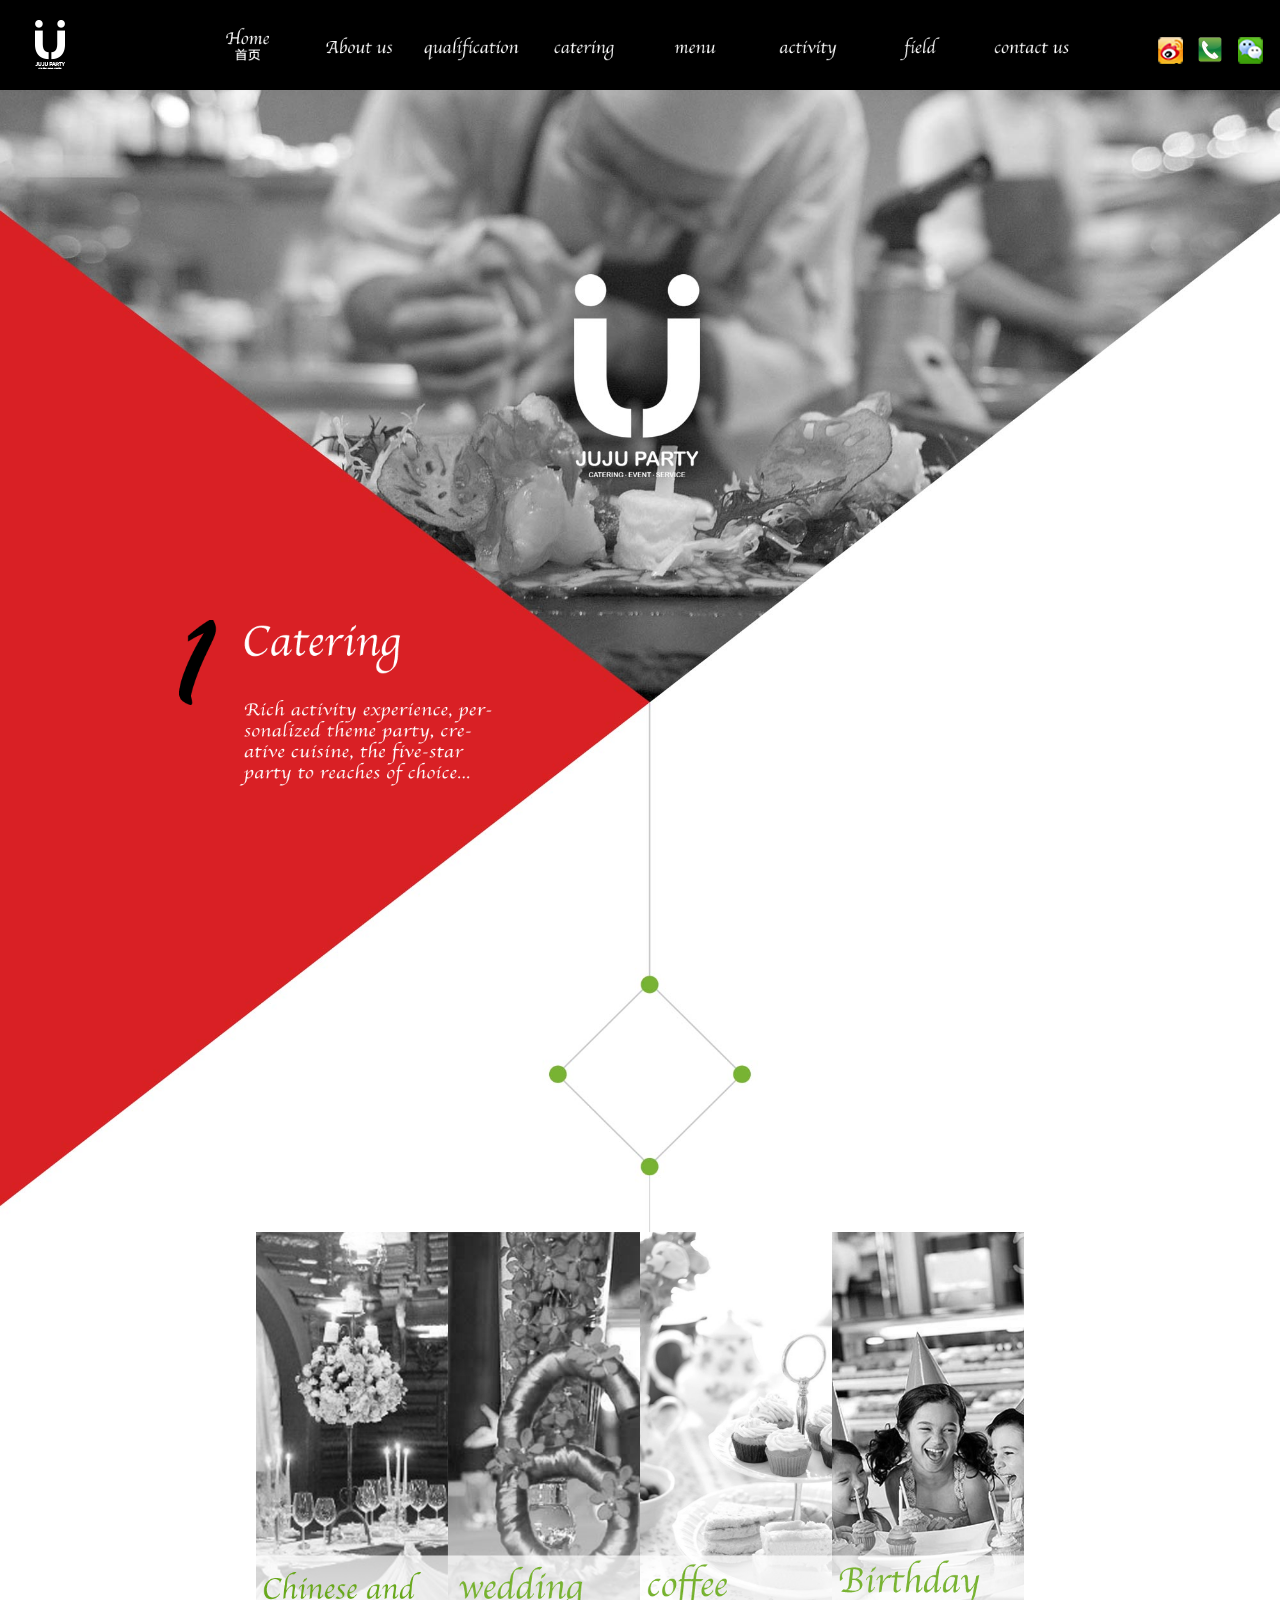
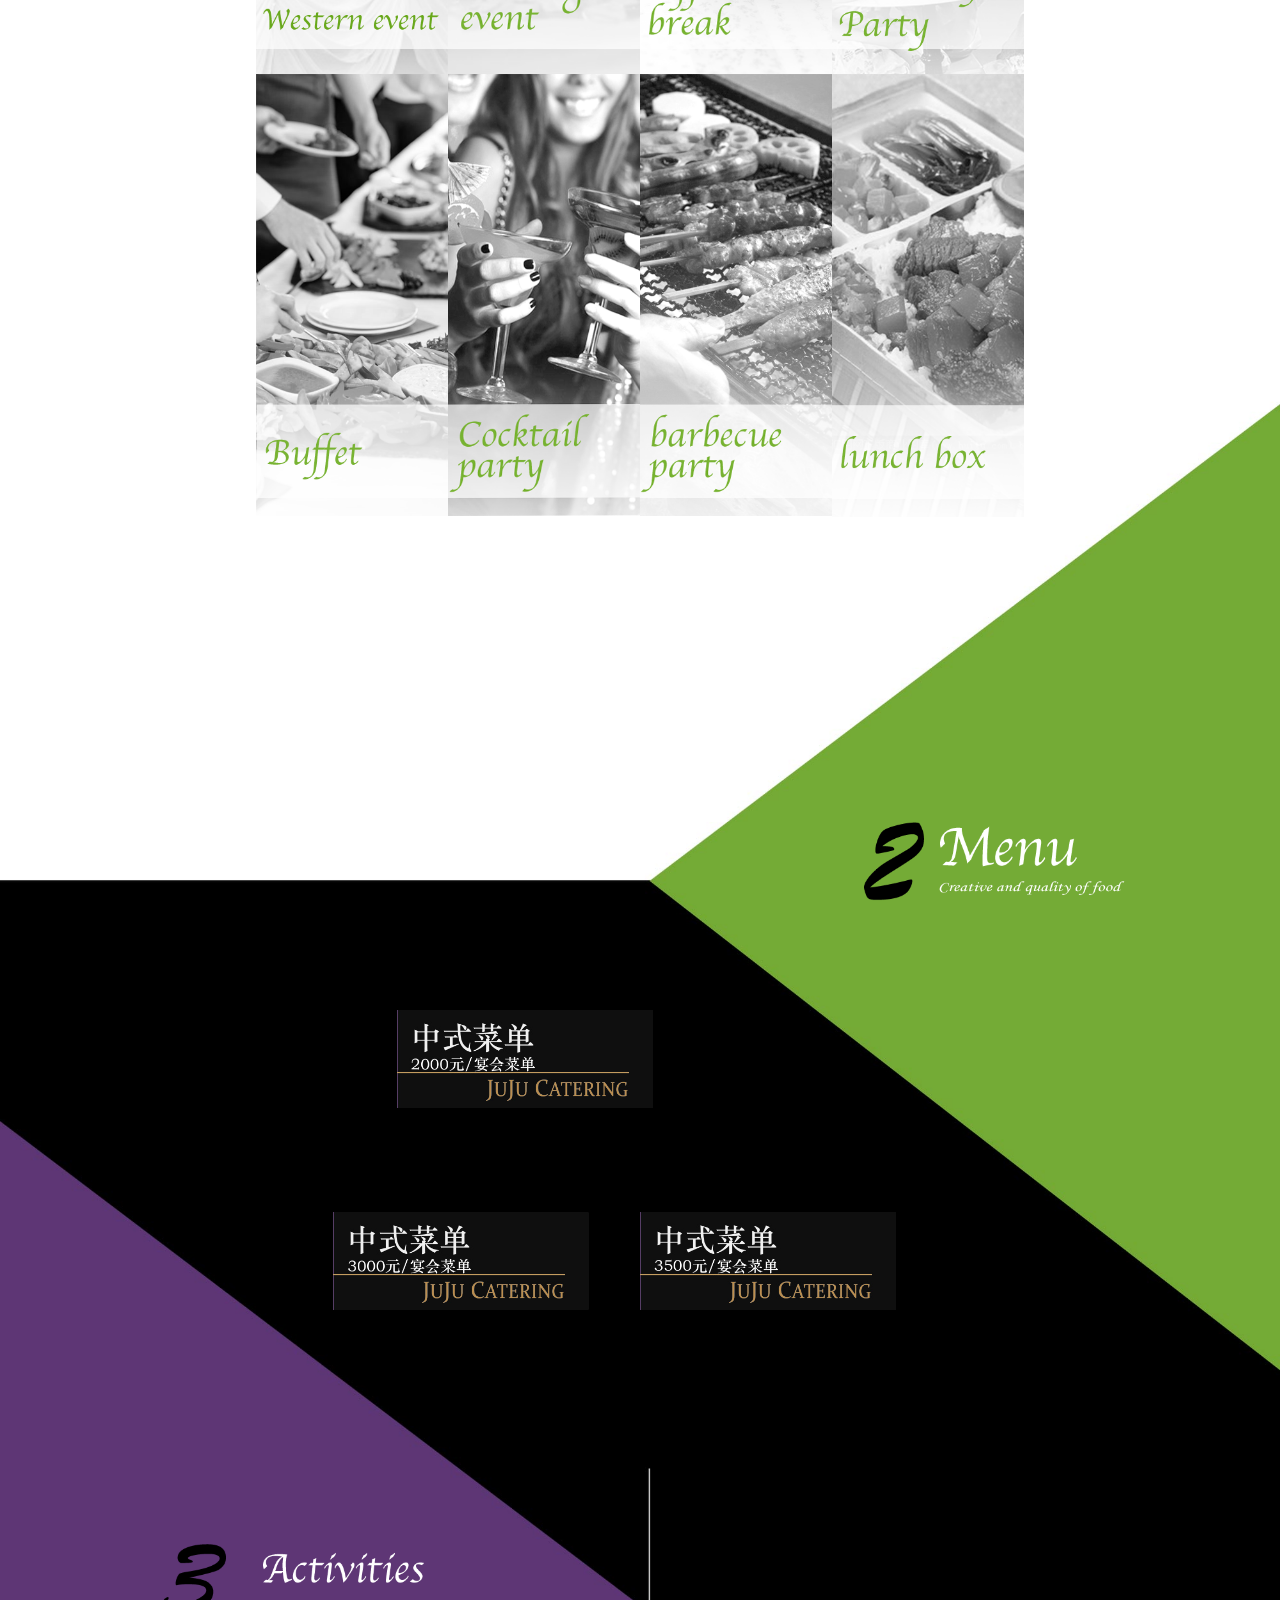
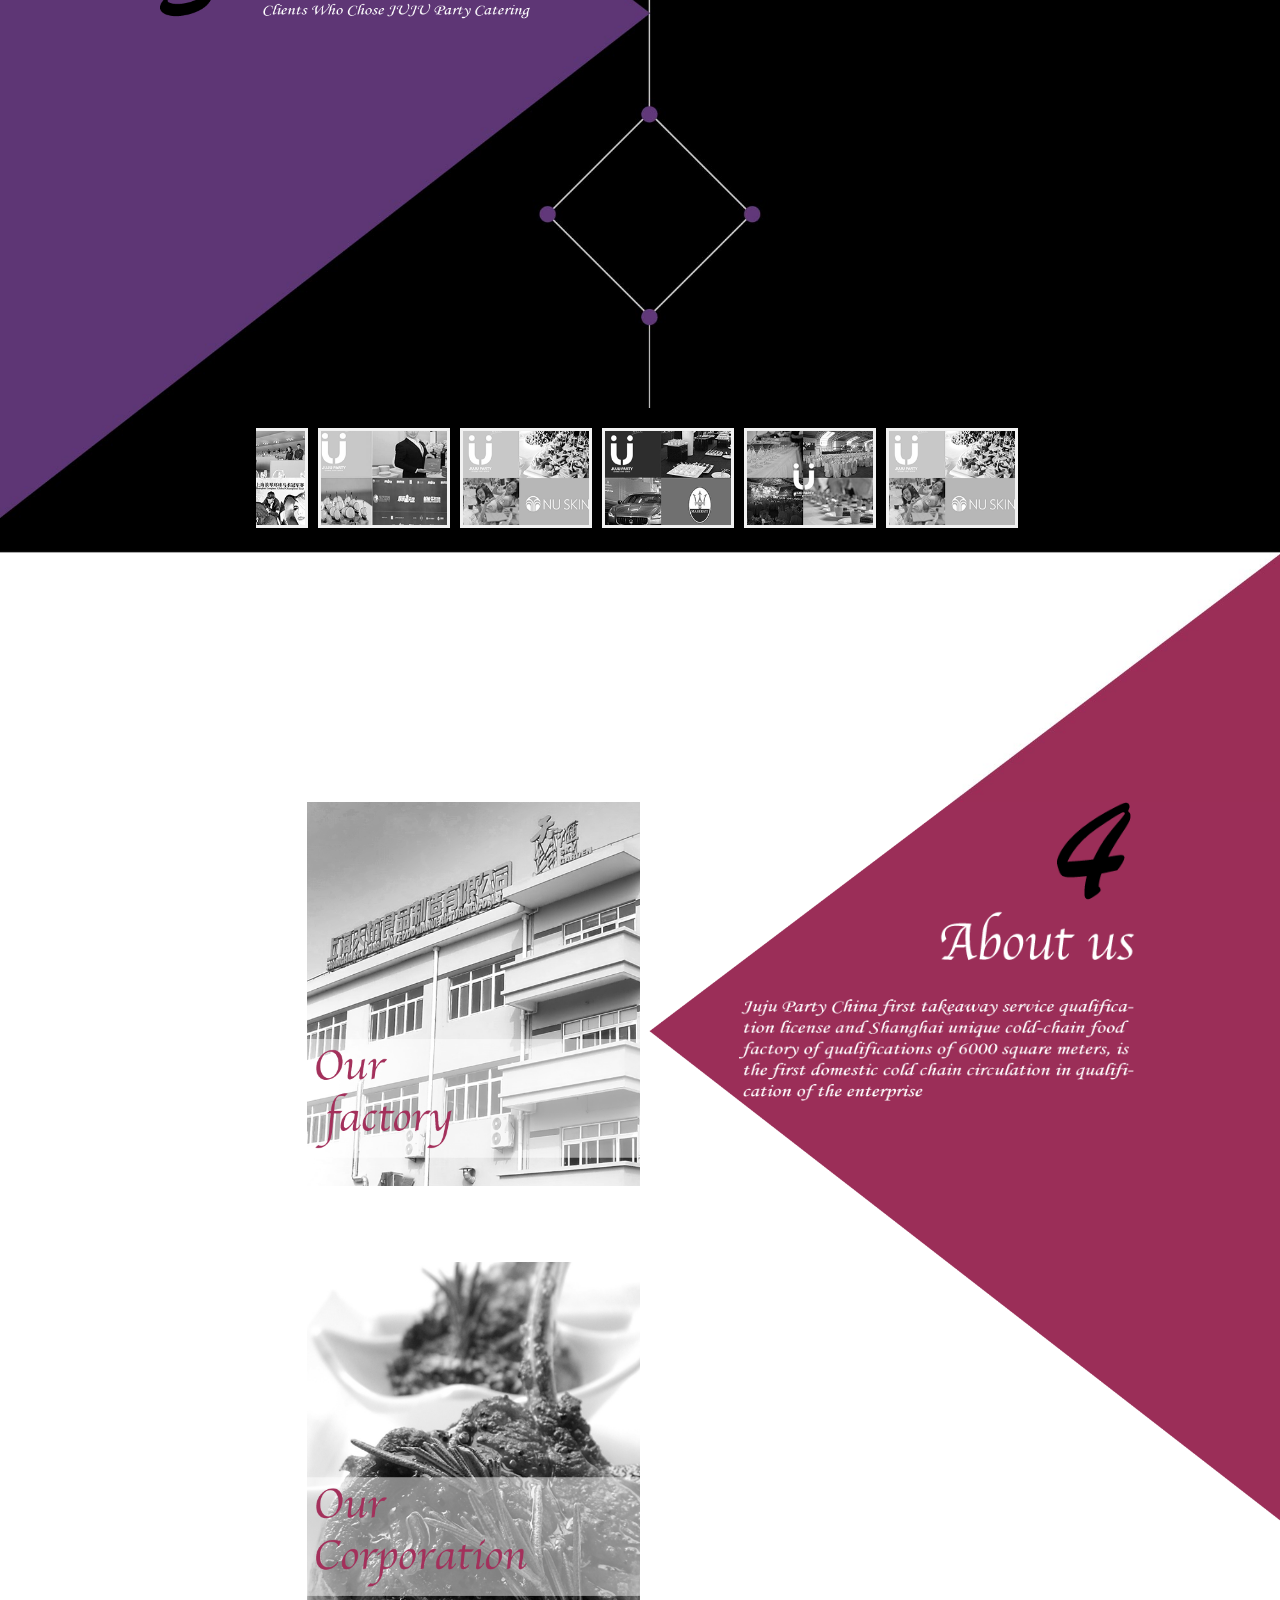
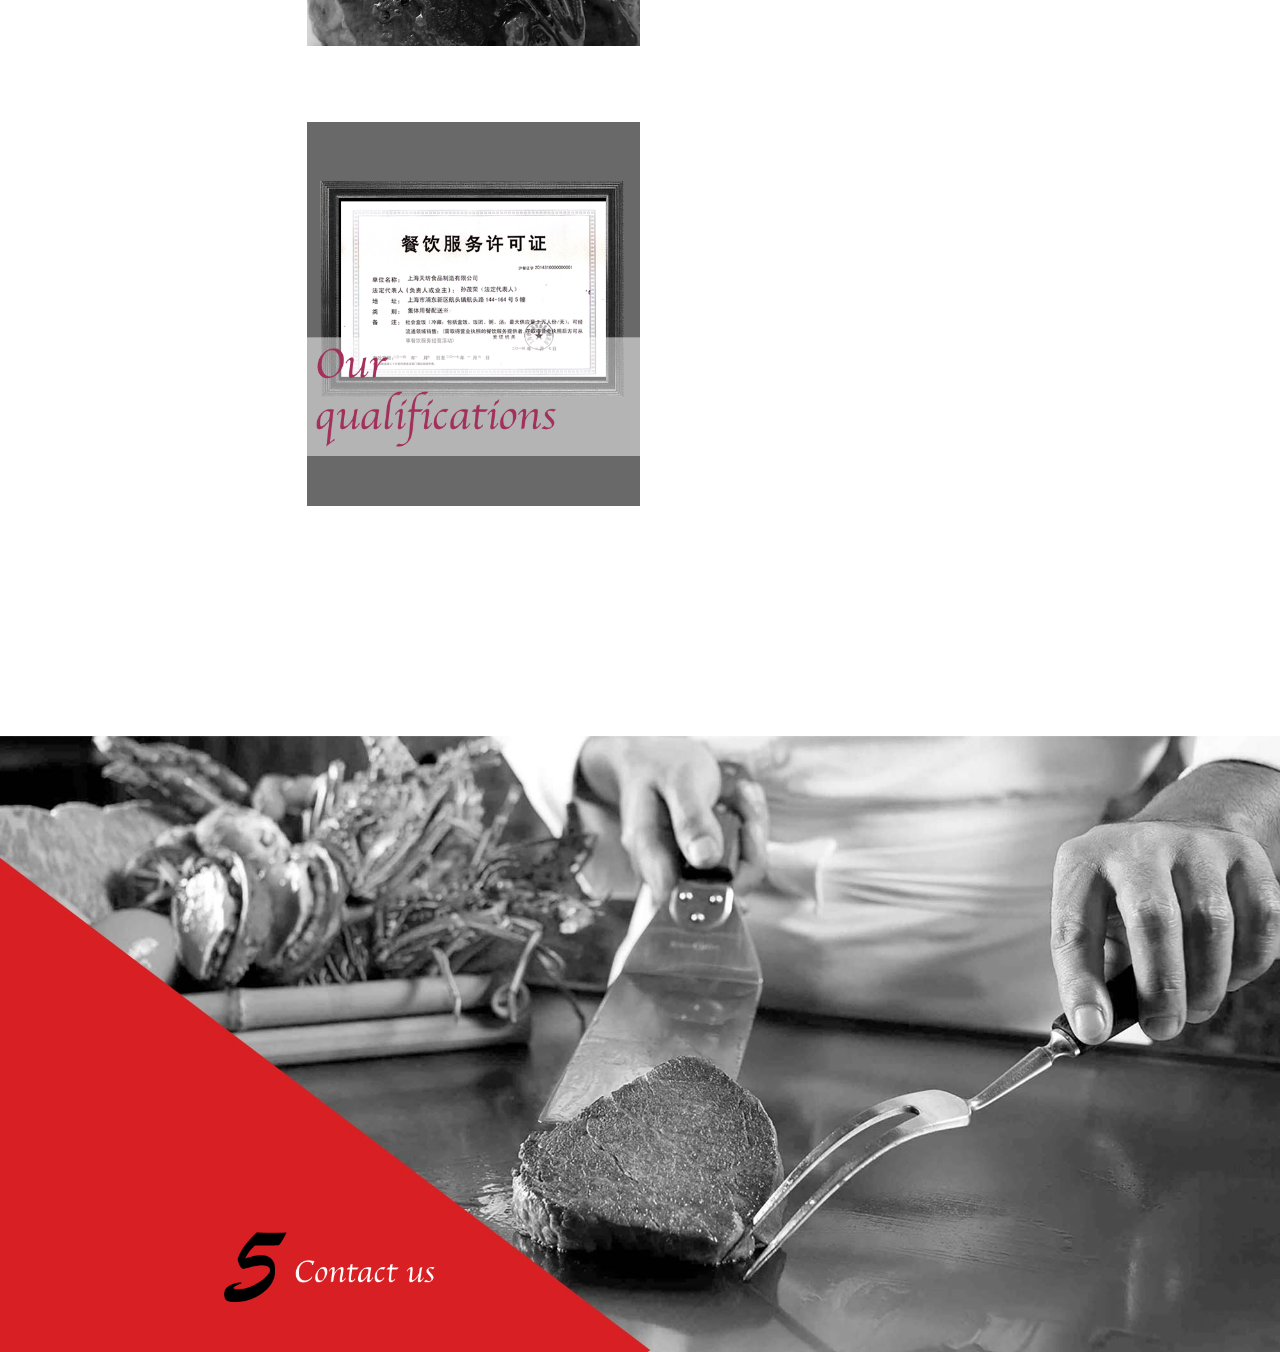
==== html/index.html @ 9fc6bd83 "导航栏三种状态 Signed-off-by: openks <openks@foxmail.com>" ====
<!DOCTYPE html>
<html>

	<head>
		<meta charset="UTF-8">
		<title>party首页</title>
		<link rel="stylesheet" type="text/css" href="css/index.css" />
		<script src="//libs.baidu.com/jquery/2.0.0/jquery.min.js"></script>

	</head>

	<body>
		<div class="hd">
			<img class="logo" src="img/logo.png" />
			<ul class="hd-item">
				<li class="home">
					<a class="home-a cur" href="index.html"></a>
				</li>
				<li class="aboutus">
					<a class="aboutus-a" href="about.html"></a>
				</li>
				<li class="qual">
					<a class="qual-a" href="company.html"></a>
				</li>
				<li class="catering">
					<a class="catering-a" href="party.html"></a>
				</li>
				<li class="menu"><a class="menu-a" href=""></a></li>
				<li class="activity"><a class="activity-a"   href=""></a></li>
				<li class="field"><a class="field-a" href=""></a></li>
				<li class="contanct"><a class="contanct-a" href=""></a></li>
			</ul>
			<ul class="hd-share">
				<li class="weibo share"><a href="###"></a></li>
				<li class="tel share"><a href="###"></a></li>
				<li class="weixin share"><a href="###"></a></li>
			</ul>
		</div>
		<div class="bg bg1">
			<img src="img/indexbg1.jpg" alt="" />
		</div>
		<div class="bg bg2">
			<img src="img/indexbg2.jpg" alt="" />
			<a class="ft ft1" href="###"><img src="img/i-f-01.png" /></a>
			<ul class="eat-type-hd">
				<li><img src="img/type01.png" alt="" /></li>
				<li><img src="img/type02.png" alt="" /></li>
				<li><img src="img/type03.png" alt="" /></li>
				<li><img src="img/type04.png" alt="" /></li>
				<li><img src="img/type05.png" alt="" /></li>
				<li><img src="img/type06.png" alt="" /></li>
				<li><img src="img/type07.png" alt="" /></li>
				<li><img src="img/type08.png" alt="" /></li>
			</ul>
		</div>
		<div class="bg bg3">
			<img src="img/indexbg3.jpg" alt="" />
			<a class="ft ft2" href="###"><img src="img/i-f-02.png" /></a>
			<!--<span class="p1 pri"><img src="img/26880.png"/></span>
			<span class="p2 pri"><img src="img/32880.png"/></span>
			<span class="p3 pri"><img src="img/39880.png"/></span>
			<span class="p4 pri"><img src="img/46880.png"/></span>
			<span class="p5 pri"><img src="img/59880.png"/></span>-->
			<span class="p6 pri"><img src="img/2000-0.png"/></span>
			<span class="p7 pri"><img src="img/3000-0.png"/></span>
			<span class="p8 pri"><img src="img/3500-0.png"/></span>
		</div>
		<div class="bg bg4">
			<img src="img/indexbg4.jpg" alt="" />
			<a class="ft ft3" href="###"><img src="img/i-f-03.png" /></a>
			<div id="ma-wrapper">
				<div id="indemo">
					<div id="demo1">
						<a href="#"><img src="img/S3-01.png" border="0" /></a>
						<a href="#"><img src="img/S3-02.png" border="0" /></a>
						<a href="#"><img src="img/S3-03.png" border="0" /></a>
						<a href="#"><img src="img/S3-04.png" border="0" /></a>
						<a href="#"><img src="img/S3-05.png" border="0" /></a>
						<a href="#"><img src="img/S3-03.png" border="0" /></a>
						<a href="#"><img src="img/S3-04.png" border="0" /></a>
						<a href="#"><img src="img/S3-05.png" border="0" /></a>
					</div>
					<div id="demo2"></div>
				</div>
			</div>
		</div>
		<div class="bg bg5">
			<img src="img/indexbg5.jpg" alt="" />
			<a class="ft ft4" href="###"><img src="img/i-f-04.png" /></a>
			<span class="s4-bd a"><img src="img/S403.png"/></span>
			<span class="s4-bd b"><img src="img/S402.png"/></span>
			<span class="s4-bd c"><img src="img/S401.png"/></span>
		</div>
		
		<div class="bg">
			<img src="img/indexbg6.jpg" alt="" />
			<a class="ft ft5" href="###"><img src="img/i-f-05.png" /></a>
		</div>

		<script><!--
				var speed = 10; //数字越大速度越慢
				var tab = document.getElementById("ma-wrapper");
				var tab1 = document.getElementById("demo1");
				var tab2 = document.getElementById("demo2");
				tab2.innerHTML = tab1.innerHTML;
				
				function Marquee() {
//					console.log("tab2.offsetWidth:"+tab2.offsetWidth+"\ntab.scrollLeft:"+tab.scrollLeft+"\ntab1.offsetWidth:"+tab1.offsetWidth)
//					if (tab2.offsetWidth - tab.scrollLeft <= 0) {
					if (tab.scrollLeft-tab1.offsetWidth >= 0) {
						console.warn("Hello,"+tab2.offsetWidth);
						tab.scrollLeft -= tab1.offsetWidth
					} else {
						tab.scrollLeft++;
					}
				}
				var MyMar = setInterval(Marquee, speed);
				tab.onmouseover = function(e) {
					clearInterval(MyMar);
					if (e.target.src !== undefined) {
						e.target.setAttribute("src", e.target.src.replace("-0", "-1"));
					}
				
				};
				tab.onmouseout = function(e) {
					if (e.target.src !== undefined) {
						e.target.setAttribute("src", e.target.src.replace("-1", "-0"));
					}
				
					MyMar = setInterval(Marquee, speed)
				};
--></script>
		<script src="js/index.js" type="text/javascript" charset="utf-8"></script>
	</body>

</html>
---- html/css/index.css ----
body {
	margin: 0;
	line-height: 0;
}

.bg {
	width: 100%;
	overflow: hidden;
	position: relative;
}

.bg>img {
	width: 100%;
	height: auto;
}

a.ft {
	position: absolute;
}

a.ft img {
	width: 100%;
	border: 0;
}

a.ft.ft1 {
	top: 0;
	left: 13.8%;
	width: 29%;
}

a.ft.ft2 {
	top: 0;
	left: 67.5%;
	width: 20.5%;
}

a.ft.ft3 {
	top: 0;
	left: 12.5%;
	width: 29%;
}

a.ft.ft4 {
	top: 0%;
	left: 57.7%;
	width: 31%;
}

a.ft.ft5 {
	left: 17.5%;
	bottom: 8%;
	width: 18%;
}

.hd {
	position: absolute;
	top: 0;
	width: 100%;
	z-index: 1;
	height: 90px;
	background-color: #000;
}

img.logo {
	position: absolute;
	top: 20px;
	line-height: 90px;
	float: left;
}

ul.hd-item {
	float: right;
	display: inline-block;
	list-style: none;
	margin-right: 15%;
	margin-top: 0;
	width: 70%;
}

ul.hd-item li {
	float: left;
	width: 12.5%;
	text-align: center;
	cursor: pointer;
}

ul.hd-item a {
	display: inline-block;
	width: 100%;
	height: 90px;
	background-repeat: no-repeat;
	background-position: center;
	background-size: contain;
	font-size: 24px;
	line-height: 102px;
	color: #b1b1b1;
	text-decoration: none;
	/* transition: all 0.3s ease-in 0s; */
}

.home-a {
	background-image: url(../img/nav08.png);
}
.home-a.cur {
	background-image: url(../img/nav28.png);
}
.home-a:hover {
	background-image: url(../img/nav18.png);
}

.aboutus-a {
	background-image: url(../img/nav01.png);
}
.aboutus-a.cur {
	background-image: url(../img/nav21.png);
}
.aboutus-a:hover {
	background-image: url(../img/nav11.png);
}


.qual-a {
	background-image: url(../img/nav02.png);
}
.qual-a.cur {
	background-image: url(../img/nav22.png);
}
.qual-a:hover {
	background-image: url(../img/nav12.png);
}


.catering-a {
	background-image: url(../img/nav03.png);
}
.catering-a.cur {
	background-image: url(../img/nav23.png);
}
.catering-a:hover {
	background-image: url(../img/nav13.png);
}

.menu-a {
	background-image: url(../img/nav04.png);
}
.menu-a.cur {
	background-image: url(../img/nav24.png);
}
.menu-a:hover {
	background-image: url(../img/nav14.png);
}


.activity-a {
	background-image: url(../img/nav05.png);
}
.activity-a.cur {
	background-image: url(../img/nav25.png);
}
.activity-a:hover {
	background-image: url(../img/nav15.png);
}


.field-a {
	background-image: url(../img/nav06.png);
}
.field-a.cur {
	background-image: url(../img/nav26.png);
}
.field-a:hover {
	background-image: url(../img/nav16.png);
}


.contanct-a {
	background-image: url(../img/nav07.png);
}
.contanct-a.cur {
	background-image: url(../img/nav27.png);
}
.contanct-a:hover {
	background-image: url(../img/nav17.png);
}


ul.eat-type-hd li {
	display: inline-block;
	float: left;
	margin: 0;
	padding: 0;
	width: 25%;
	cursor: pointer;
}

ul.eat-type-hd {
	width: 60%;
	position: absolute;
	margin: 0;
	padding: 0;
	top: 34%;
	left: 20%;
}

ul.eat-type-hd img {
	width: 100%;
	transition: 0.4s all ease-out 0s;
}

ul.hd-item img {
	width: 100%;
	height: auto;
}

span.pri {
	position: absolute;
	left: 50%;
	width: 20%;
	margin-left: -10%;
}

span.p1 {
	top: 20%;
	margin-left: -29%;
}

span.p2 {
	top: 40%;
	margin-left: -26%;
}

span.p3 {
	top: 40%;
	margin-left: -4%;
}

span.p4 {
	top: 62%;
	margin-left: -22%;
}

span.p5 {
	top: 62%;
	margin-left: 0;
}

span.p6 {
	top: 26%;
	margin-left: -19%;
}

span.p7 {
	top: 54%;
	margin-left: -24%;
}

span.p8 {
	top: 54%;
	margin-left: 0;
}

span.pri img {
	width: 100%;
	height: auto;
}

span.s4-bd {
	top: 0;
	position: absolute;
	left: 37%;
	width: 26%;
	margin-left: -13%;
	cursor: pointer;
}

span.s4-bd.a {
	/* top: 50%; */
}

span.s4-bd.b {
	top: 30%;
}

span.s4-bd.c {
	top: 60%;
}

span.s4-bd img {
	width: 100%;
}

div#ma-wrapper {
	position: absolute;
	bottom: 29.6%;
	left: 50%;
	margin-left: -30%;
	width: 60%;
	background: #000;
	border: 0 dashed #CCC;
	overflow: hidden;
	box-sizing: border-box;
}

#ma-wrapper img {
	width: 126px;
	height: 93.6px;
}

div#ma-wrapper a {
	position: relative;
	display: block;
	margin: 0;
	padding: 20px 0;
	float: left;
	margin-right: 10px;
	/* left: 50%; */
	/* top: 50%; */
}

#ma-wrapper img {
	border: 3px solid #F2F2F2;
}

#indemo {
	float: left;
	width: 1500%;
}

#demo1,
#demo2 {
	float: left;
}

li.share {
	position: relative;
	width: 40px;
	height: 40px;
	background-repeat: no-repeat;
	background-position: center;
	float: left;
}

li.weibo.share {
	background-image: url(../img/weibo.png);
}

li.tel.share {
	background-image: url(../img/tel.png);
}

li.weixin.share {
	background-image: url(../img/weixin.png);
}

ul.hd-share {
	position: absolute;
	margin: 0;
	padding: 0;
	right: 10px;
	top: 30px;
	overflow: hidden;
}

.share a {
	display: inline-block;
	width: 100%;
	height: 100%;
}

div#ma-wrapper a:hover{
	position: relative;
	padding: 10px 0px;
	margin-right: 0px;
	margin-left: -10px;
	z-index: 4;
}

div#ma-wrapper a:hover img {
  width: 151.2px;
  height: 112.32px;
}
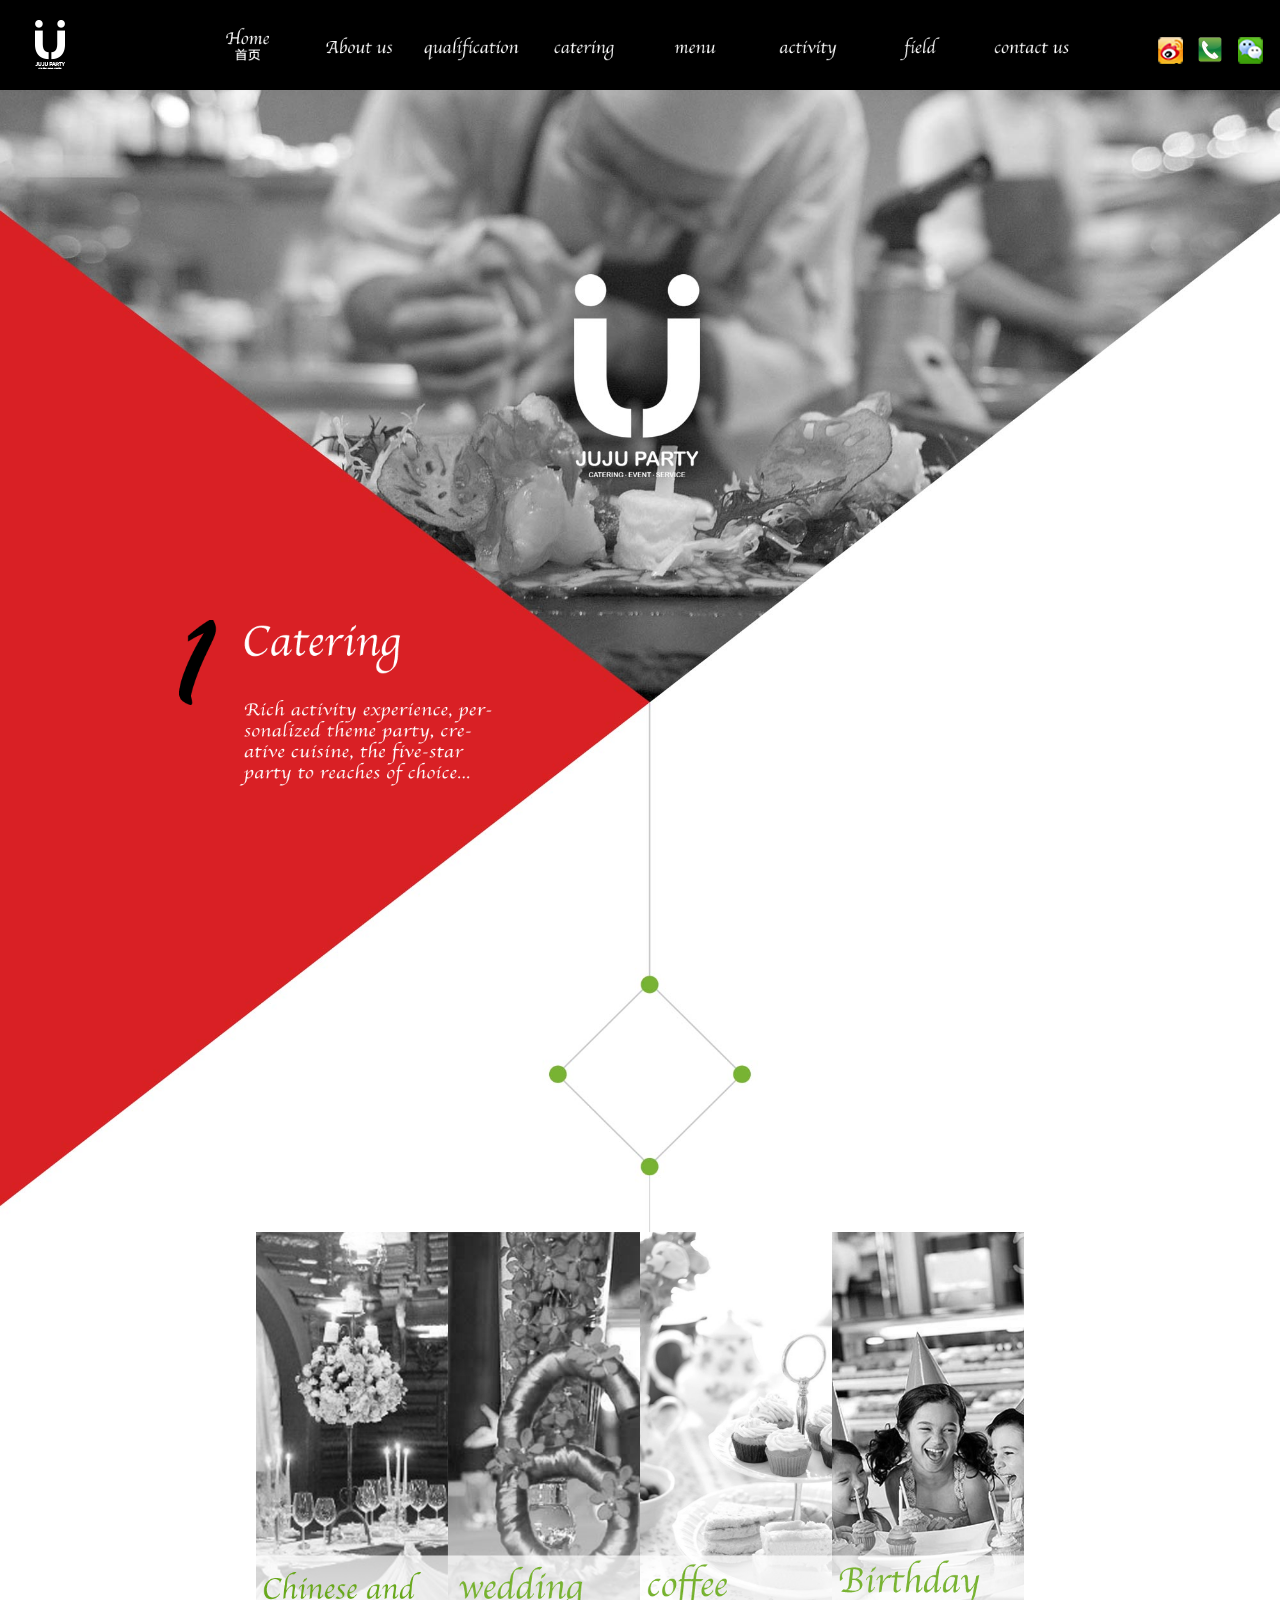
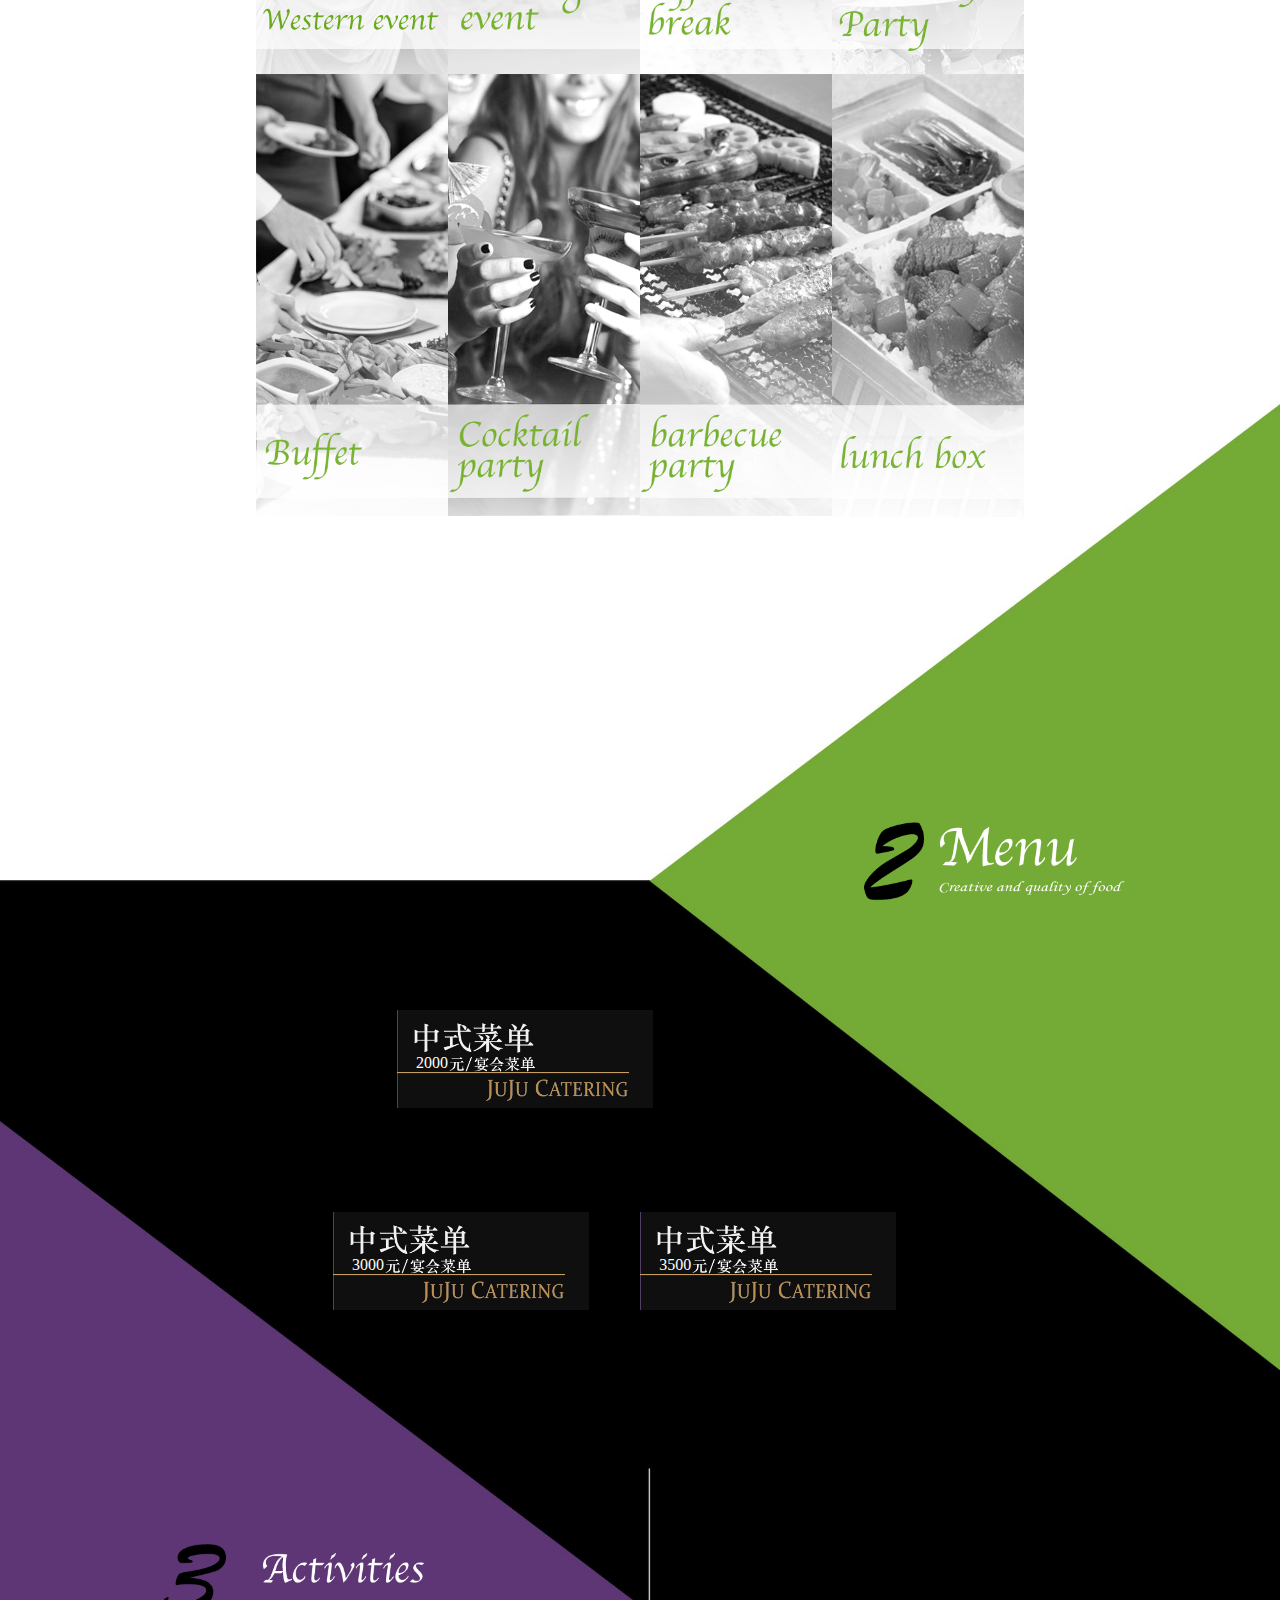
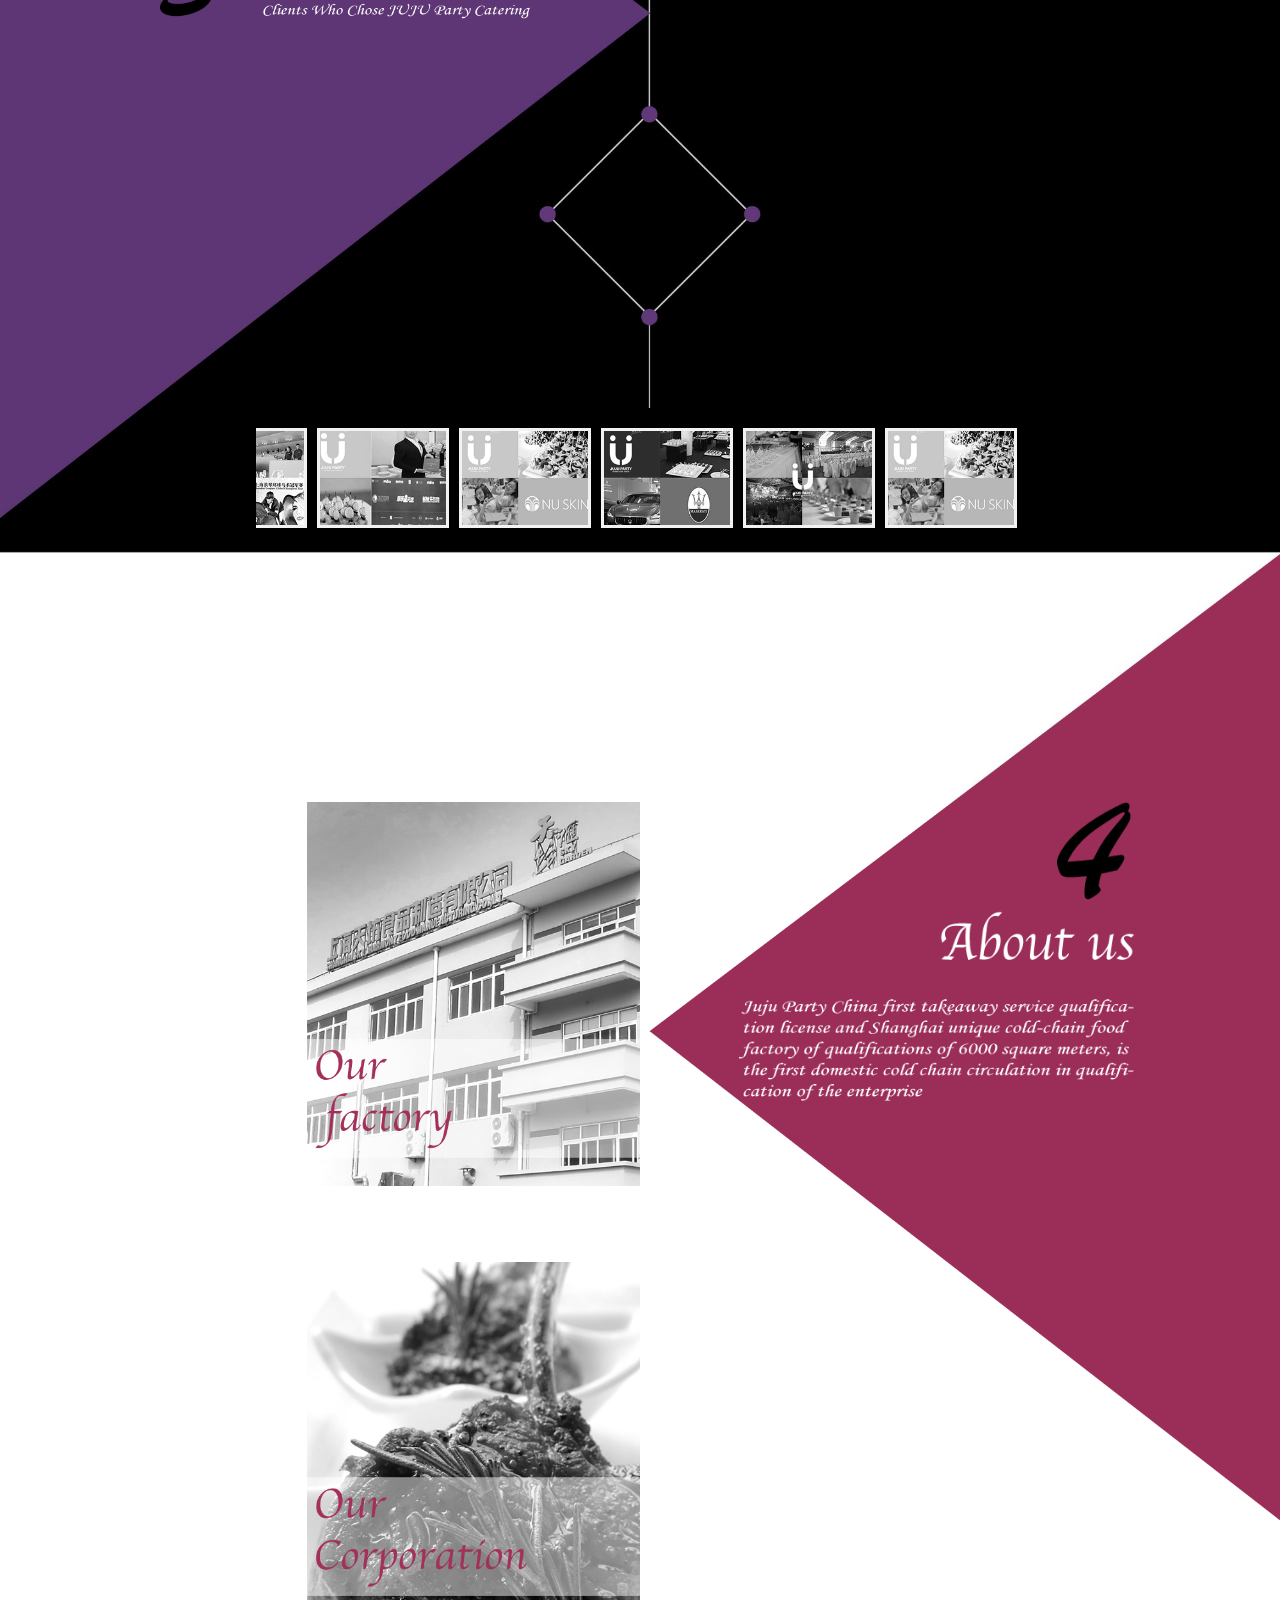
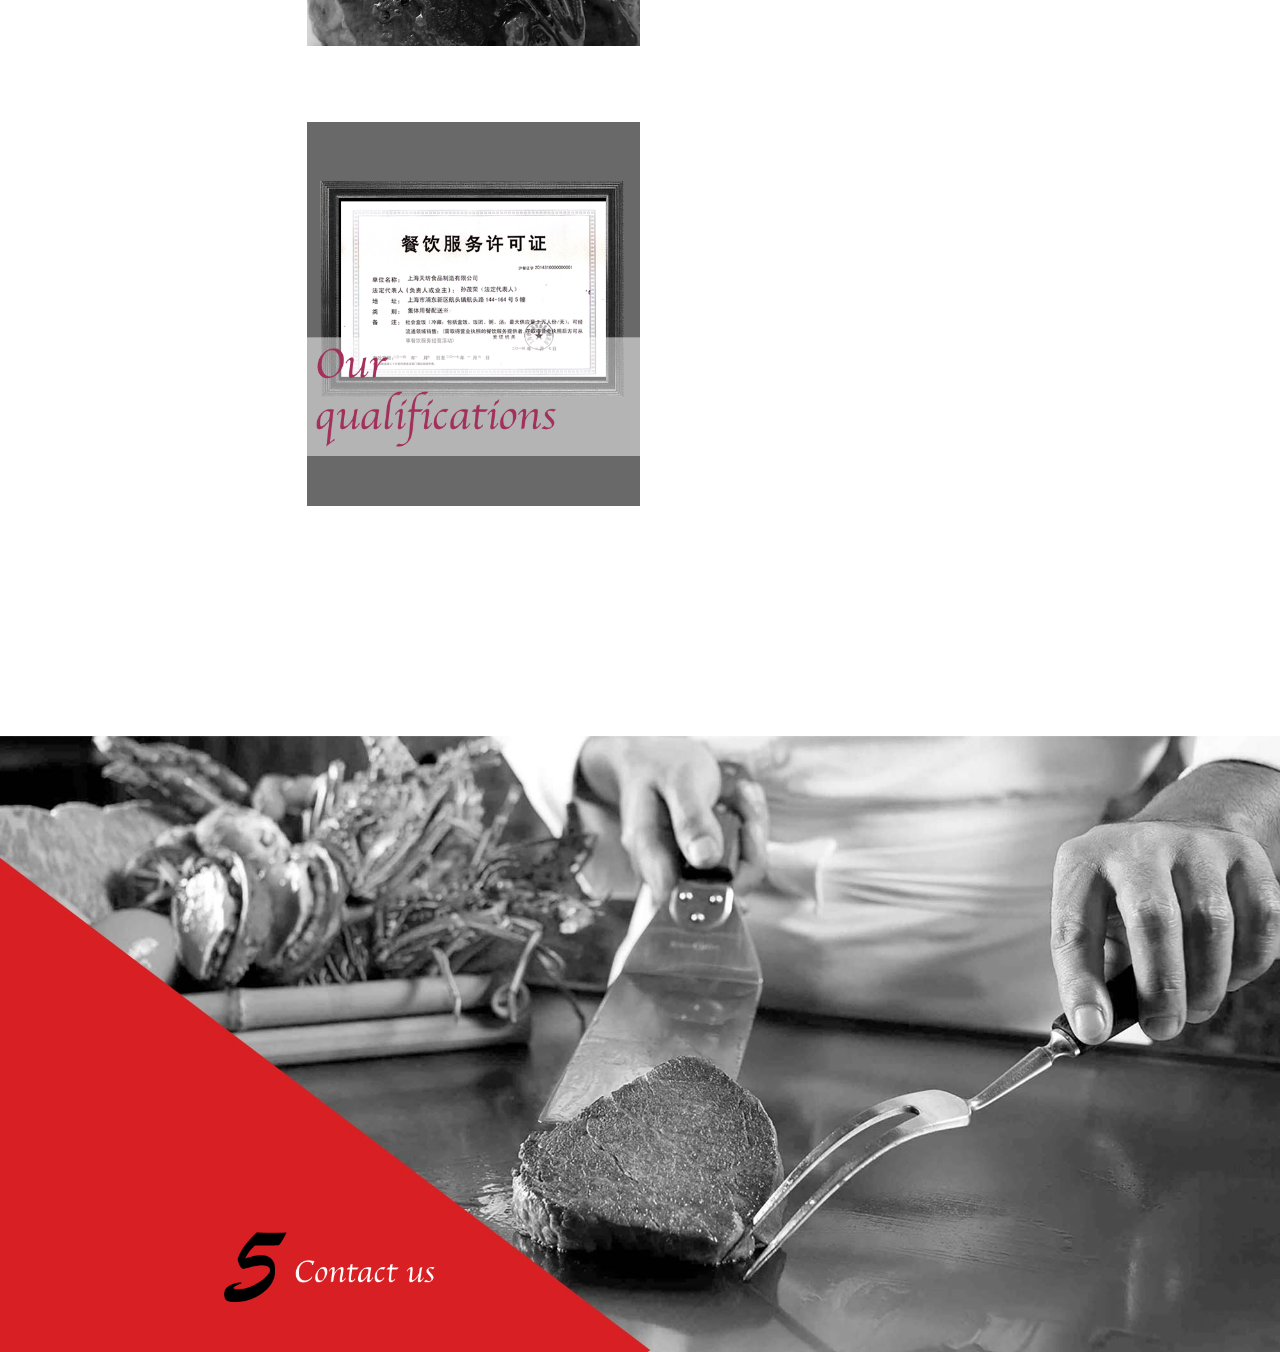
==== commit ca28de9a: "菜单价格设置为可编辑 Signed-off-by: openks <openks@foxmail.com>" ====
--- a/html/index.html
+++ b/html/index.html
@@ -61,9 +61,9 @@
 			<span class="p3 pri"><img src="img/39880.png"/></span>
 			<span class="p4 pri"><img src="img/46880.png"/></span>
 			<span class="p5 pri"><img src="img/59880.png"/></span>-->
-			<span class="p6 pri"><img src="img/2000-0.png"/></span>
-			<span class="p7 pri"><img src="img/3000-0.png"/></span>
-			<span class="p8 pri"><img src="img/3500-0.png"/></span>
+			<span class="p6 pri"><a href=""><img src="img/S5000.png"/><span class="price">2000</span></a></span>
+			<span class="p7 pri"><a href=""><img src="img/S5000.png"/><span class="price">3000</span></a></span>
+			<span class="p8 pri"><a href=""><img src="img/S5000.png"/><span class="price">3500</span></a></span>
 		</div>
 		<div class="bg bg4">
 			<img src="img/indexbg4.jpg" alt="" />
--- a/html/css/index.css
+++ b/html/css/index.css
@@ -1,6 +1,20 @@
 body {
 	margin: 0;
 	line-height: 0;
+}
+
+@media screen and (min-width:1440px) {
+	html {font-size: 24px;}
+}
+
+@media screen and (min-width:1280px) and (max-width:1439px){
+	html {font-size:16px;}
+}
+@media screen and (min-width:1124px) and (max-width:1279px){
+	html {font-size:14px;}
+}
+@media screen and (min-width:768px) and (max-width:1123px){
+	html {font-size: 14px;}
 }
 
 .bg {
@@ -380,3 +394,13 @@
   width: 151.2px;
   height: 112.32px;
 } 
+
+
+span.price {
+  position: absolute;
+  font-size: 1em;
+  color: #fff;
+  right: 304px;
+  top: 54%;
+  right: 80%;
+}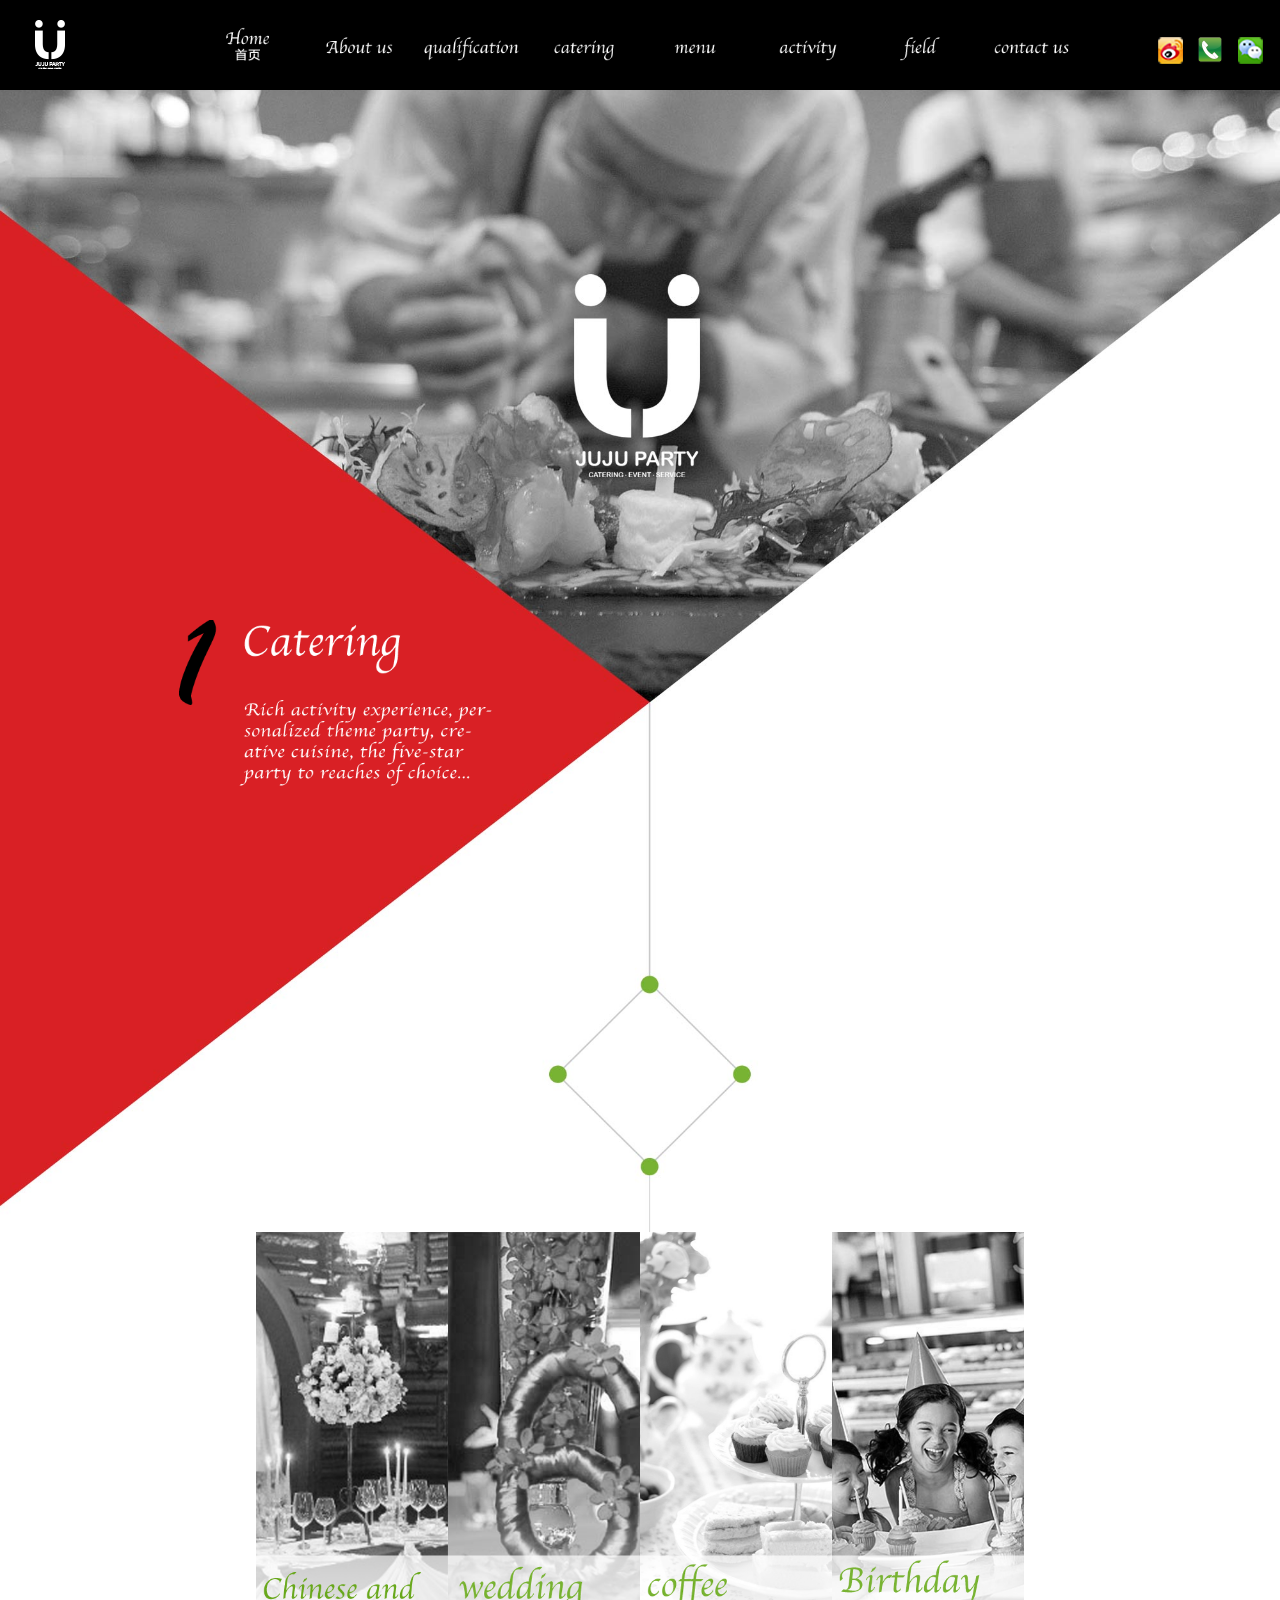
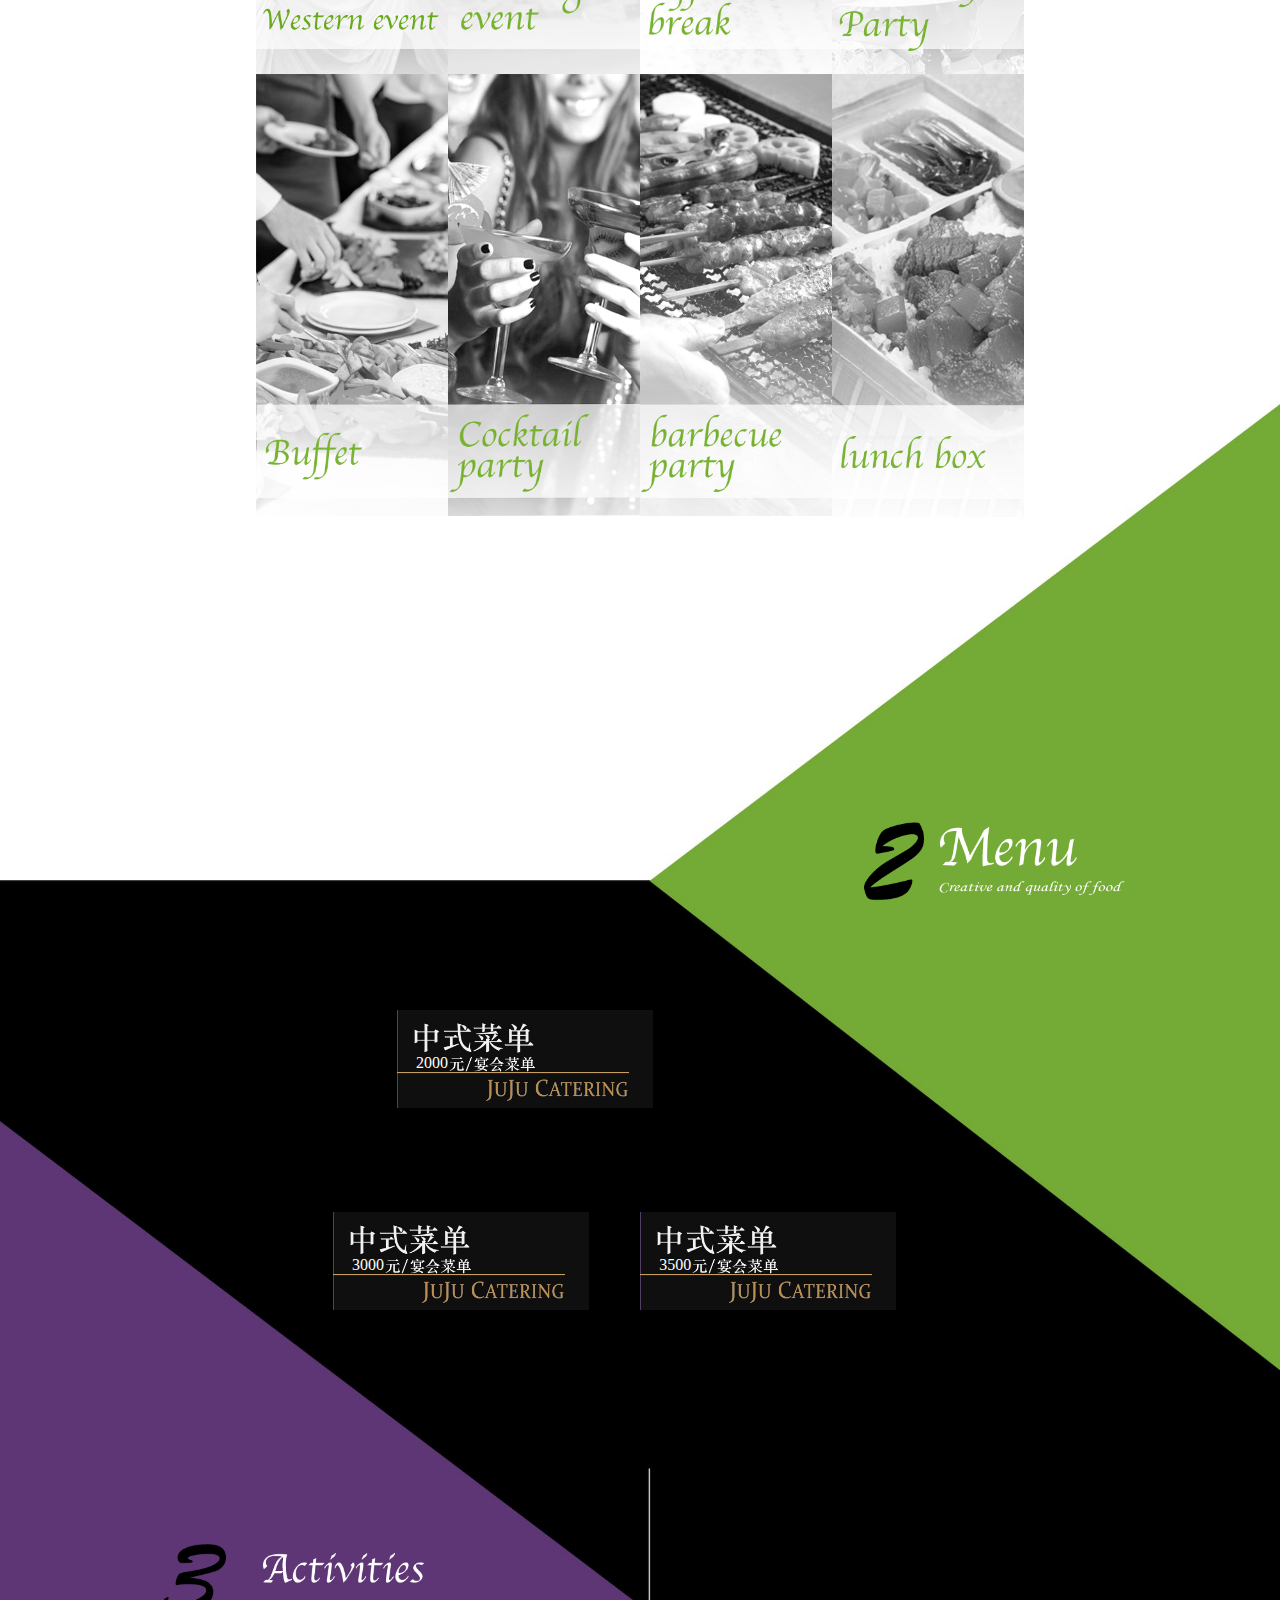
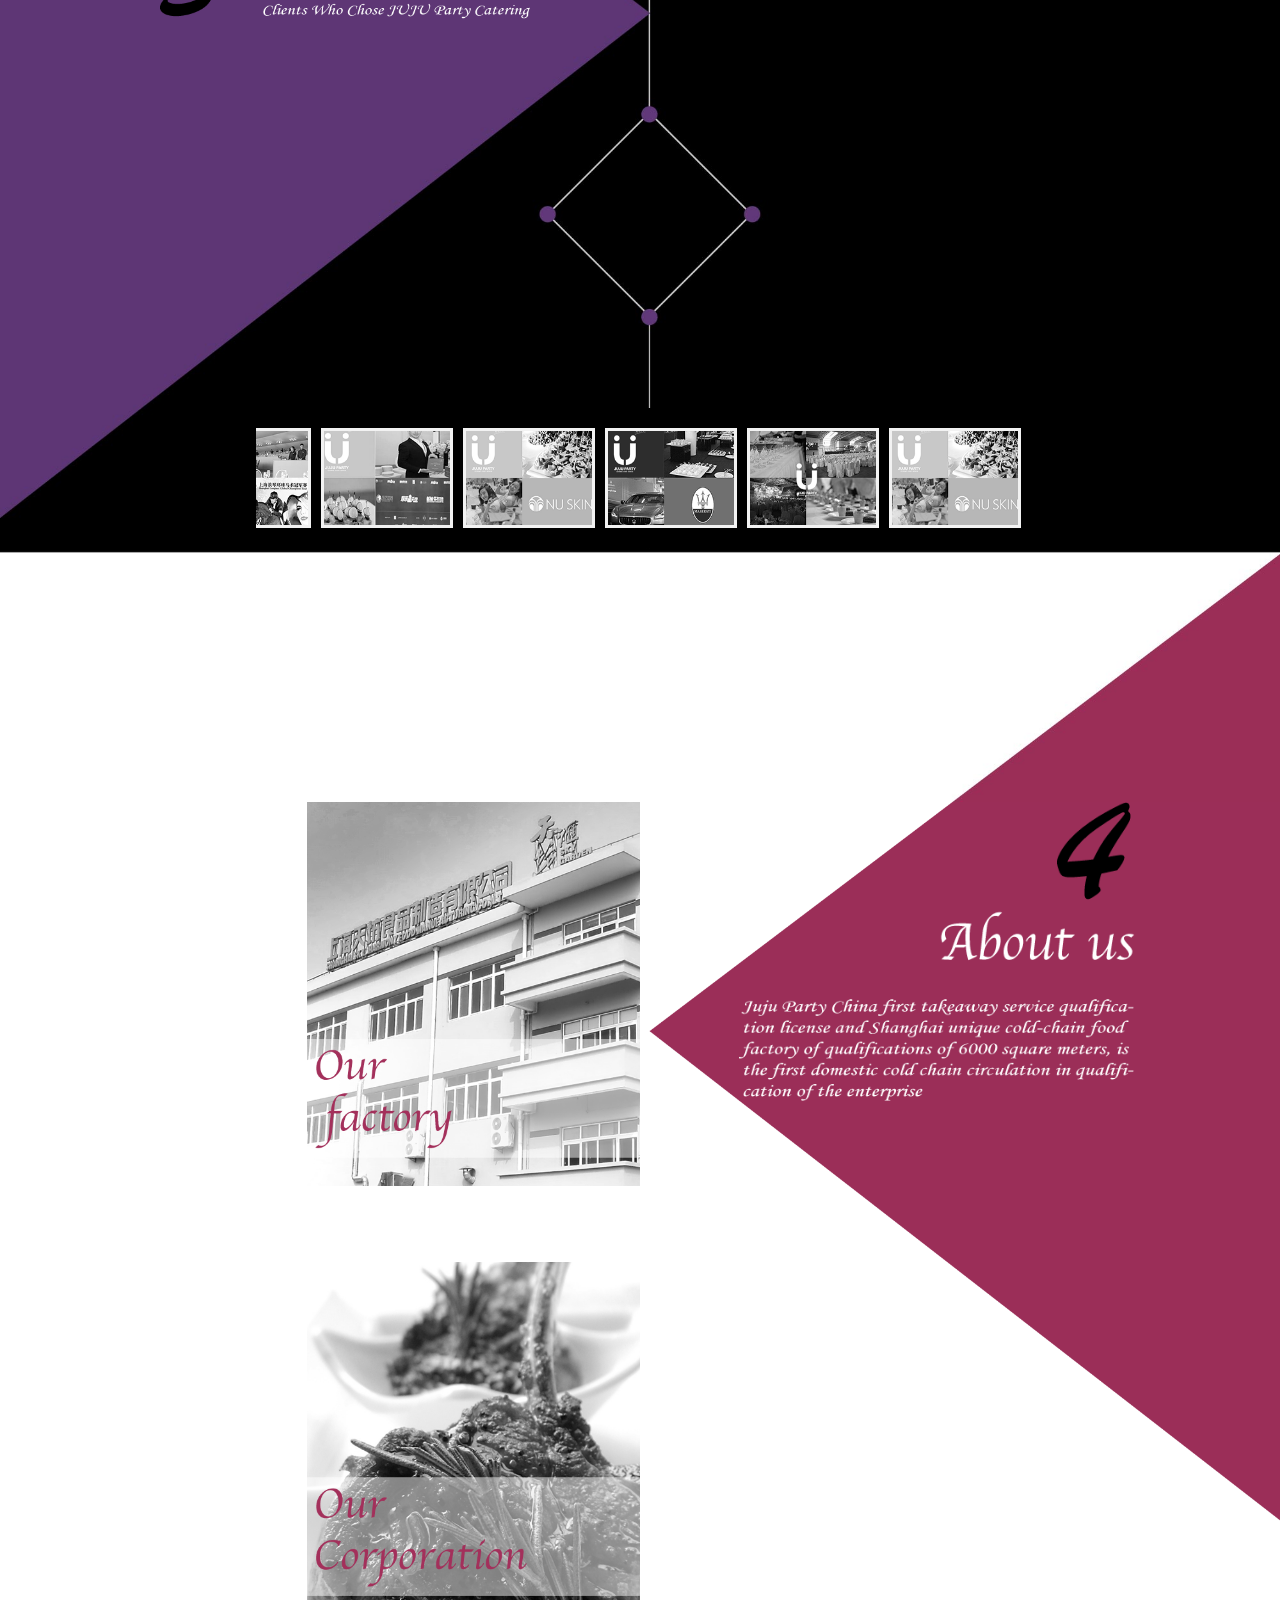
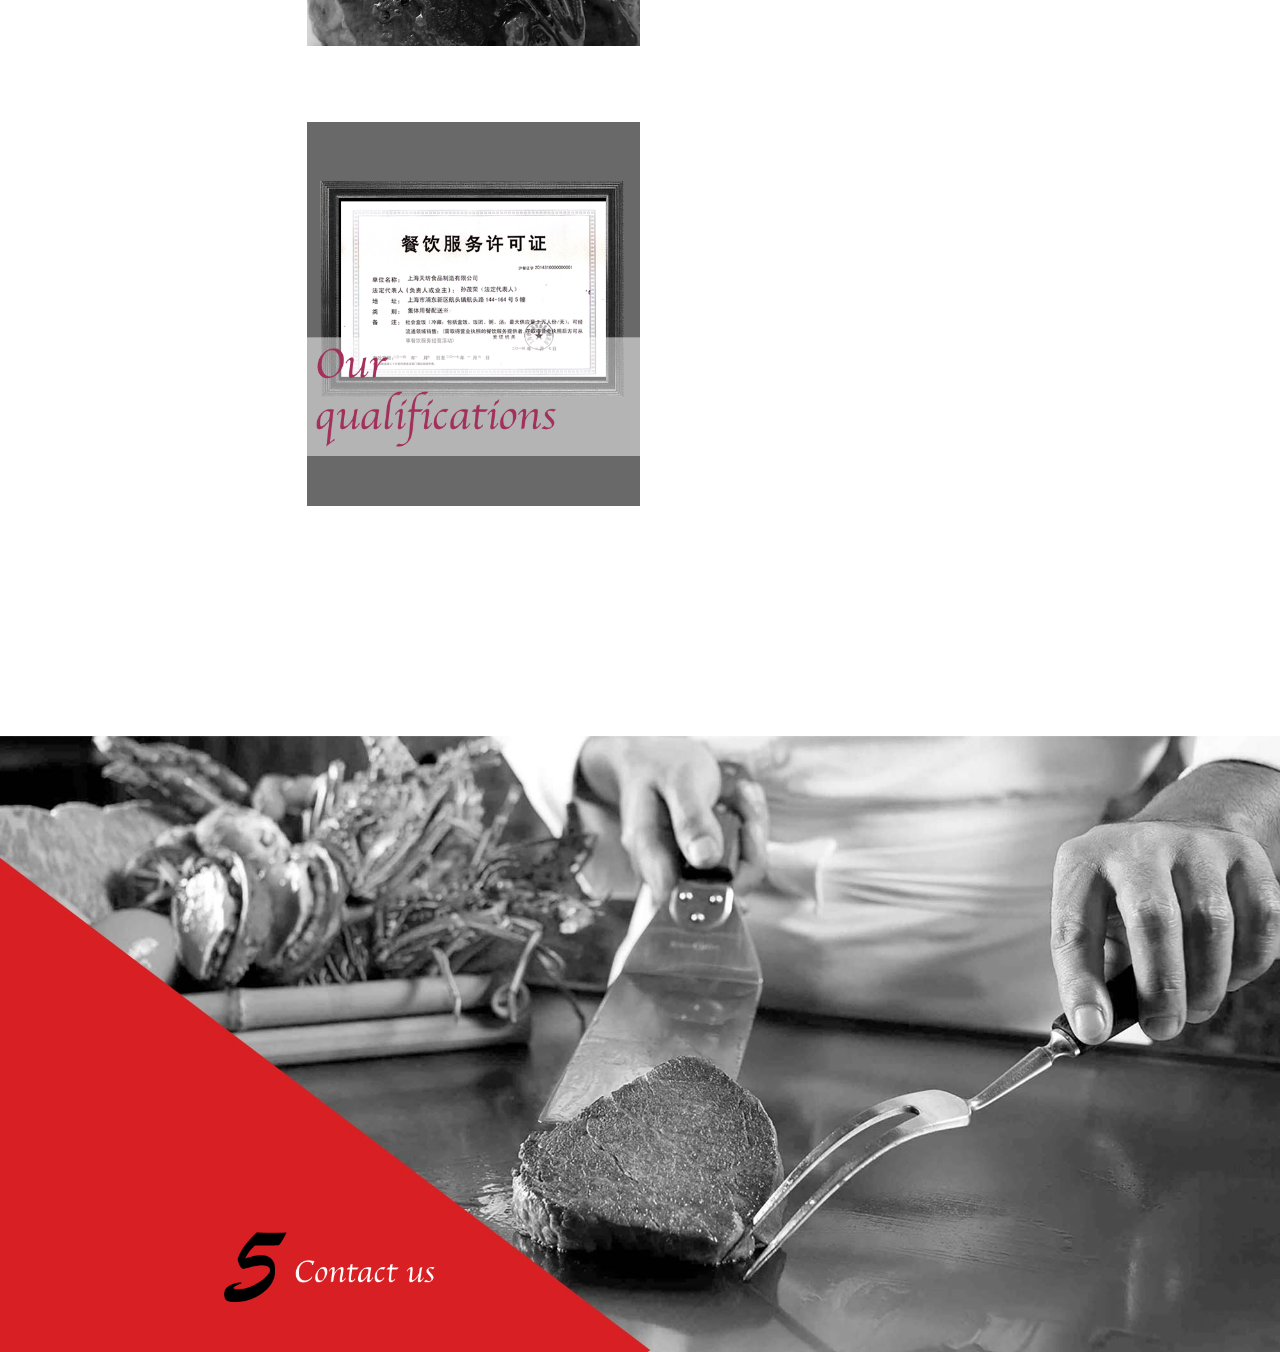
==== commit 0f97ba3d: "logo添加链接 jquery本地化" ====
--- a/html/index.html
+++ b/html/index.html
@@ -5,13 +5,13 @@
 		<meta charset="UTF-8">
 		<title>party首页</title>
 		<link rel="stylesheet" type="text/css" href="css/index.css" />
-		<script src="//libs.baidu.com/jquery/2.0.0/jquery.min.js"></script>
+		<script src="js/jquery.min.js"></script>
 
 	</head>
 
 	<body>
 		<div class="hd">
-			<img class="logo" src="img/logo.png" />
+			<a href="index.html"><img class="logo" src="img/logo.png" /></a>
 			<ul class="hd-item">
 				<li class="home">
 					<a class="home-a cur" href="index.html"></a>
@@ -108,7 +108,7 @@
 //					console.log("tab2.offsetWidth:"+tab2.offsetWidth+"\ntab.scrollLeft:"+tab.scrollLeft+"\ntab1.offsetWidth:"+tab1.offsetWidth)
 //					if (tab2.offsetWidth - tab.scrollLeft <= 0) {
 					if (tab.scrollLeft-tab1.offsetWidth >= 0) {
-						console.warn("Hello,"+tab2.offsetWidth);
+//						console.warn("Hello,"+tab2.offsetWidth);
 						tab.scrollLeft -= tab1.offsetWidth
 					} else {
 						tab.scrollLeft++;
--- a/html/css/index.css
+++ b/html/css/index.css
@@ -369,6 +369,7 @@
 
 ul.hd-share {
 	position: absolute;
+	list-style: none;
 	margin: 0;
 	padding: 0;
 	right: 10px;
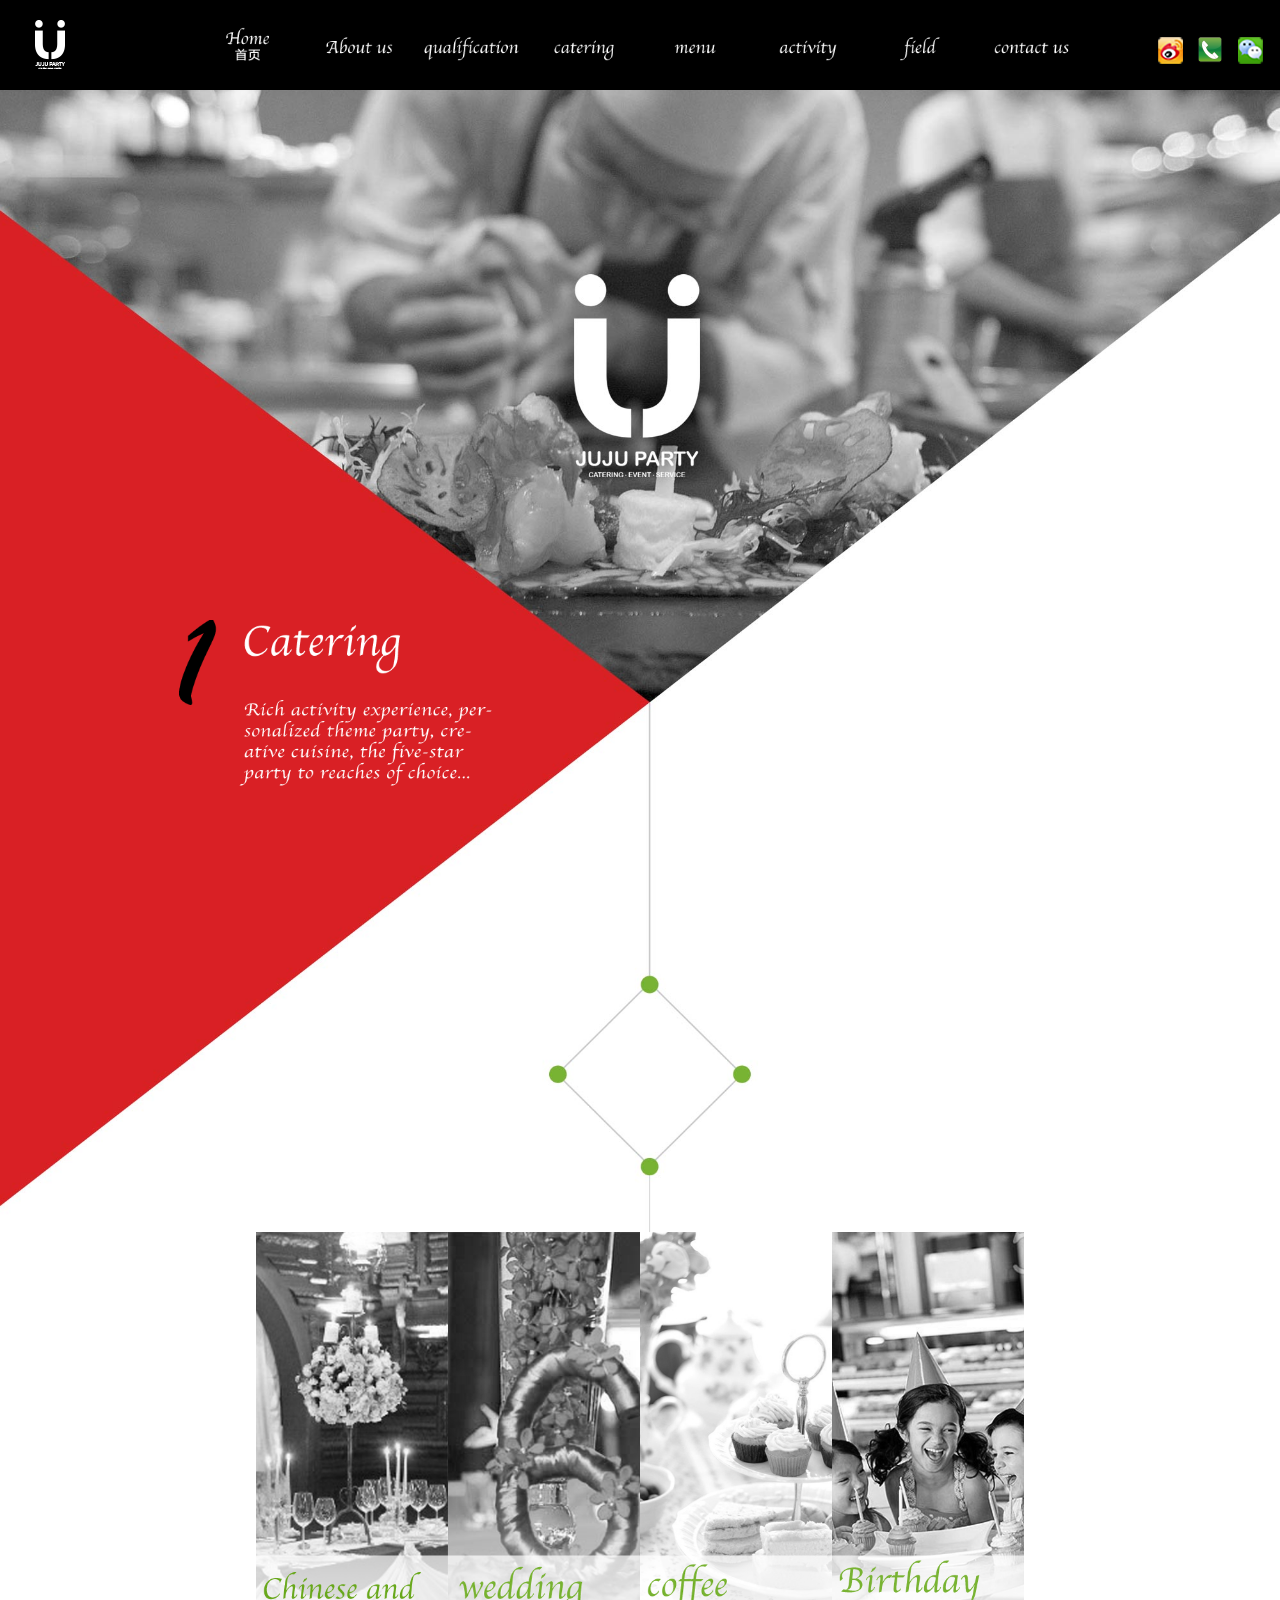
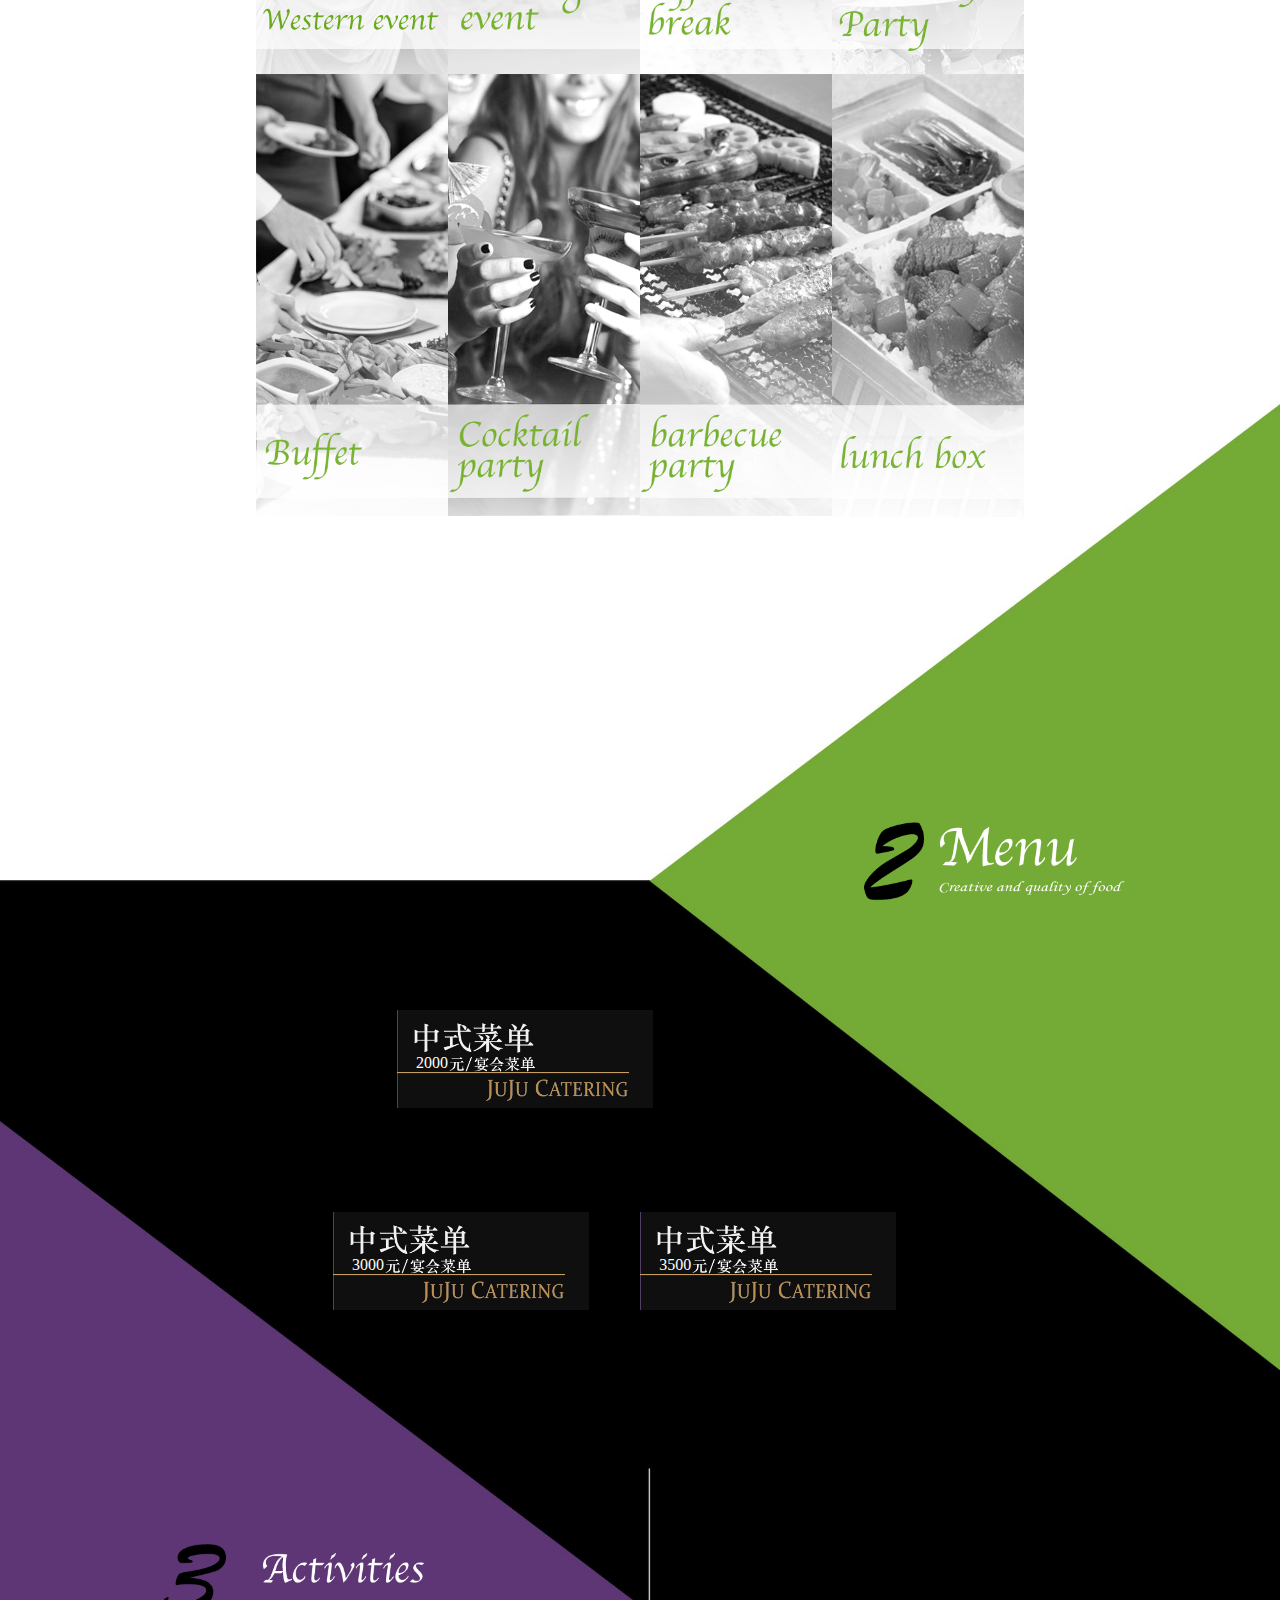
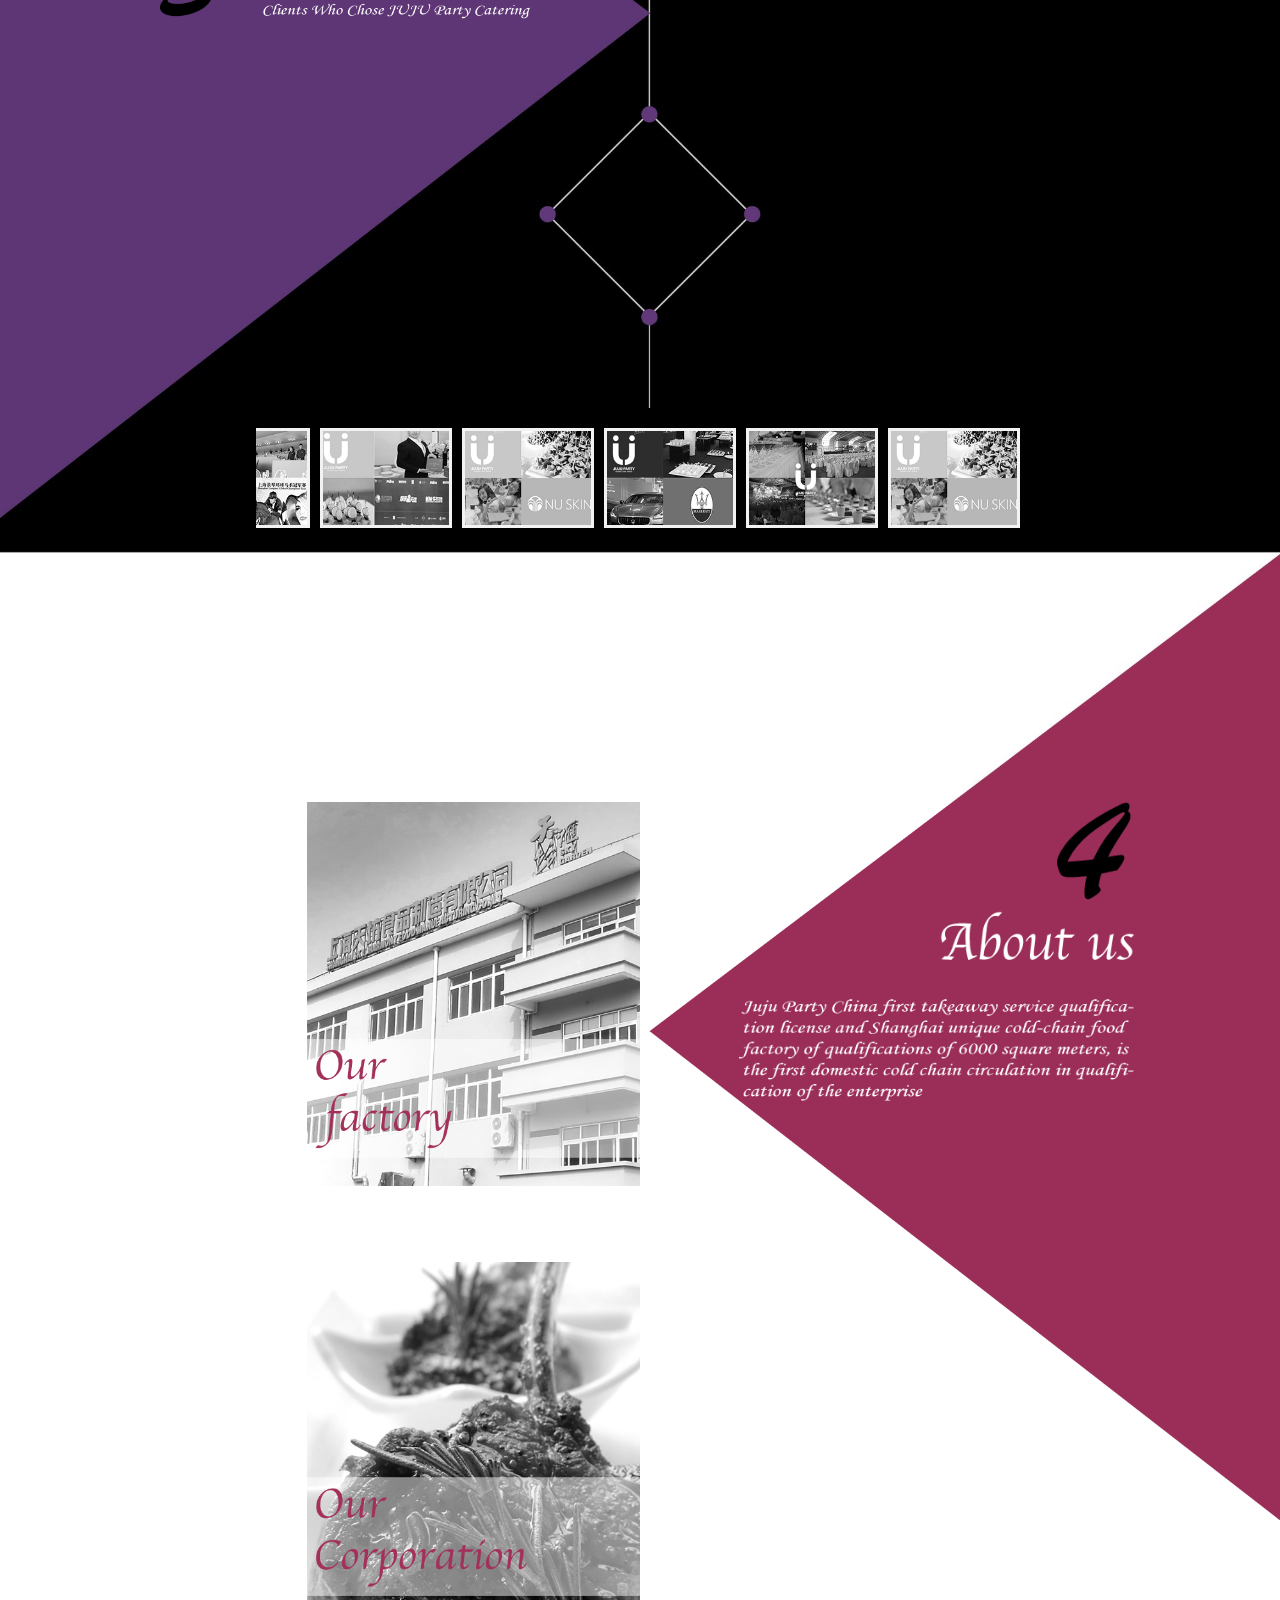
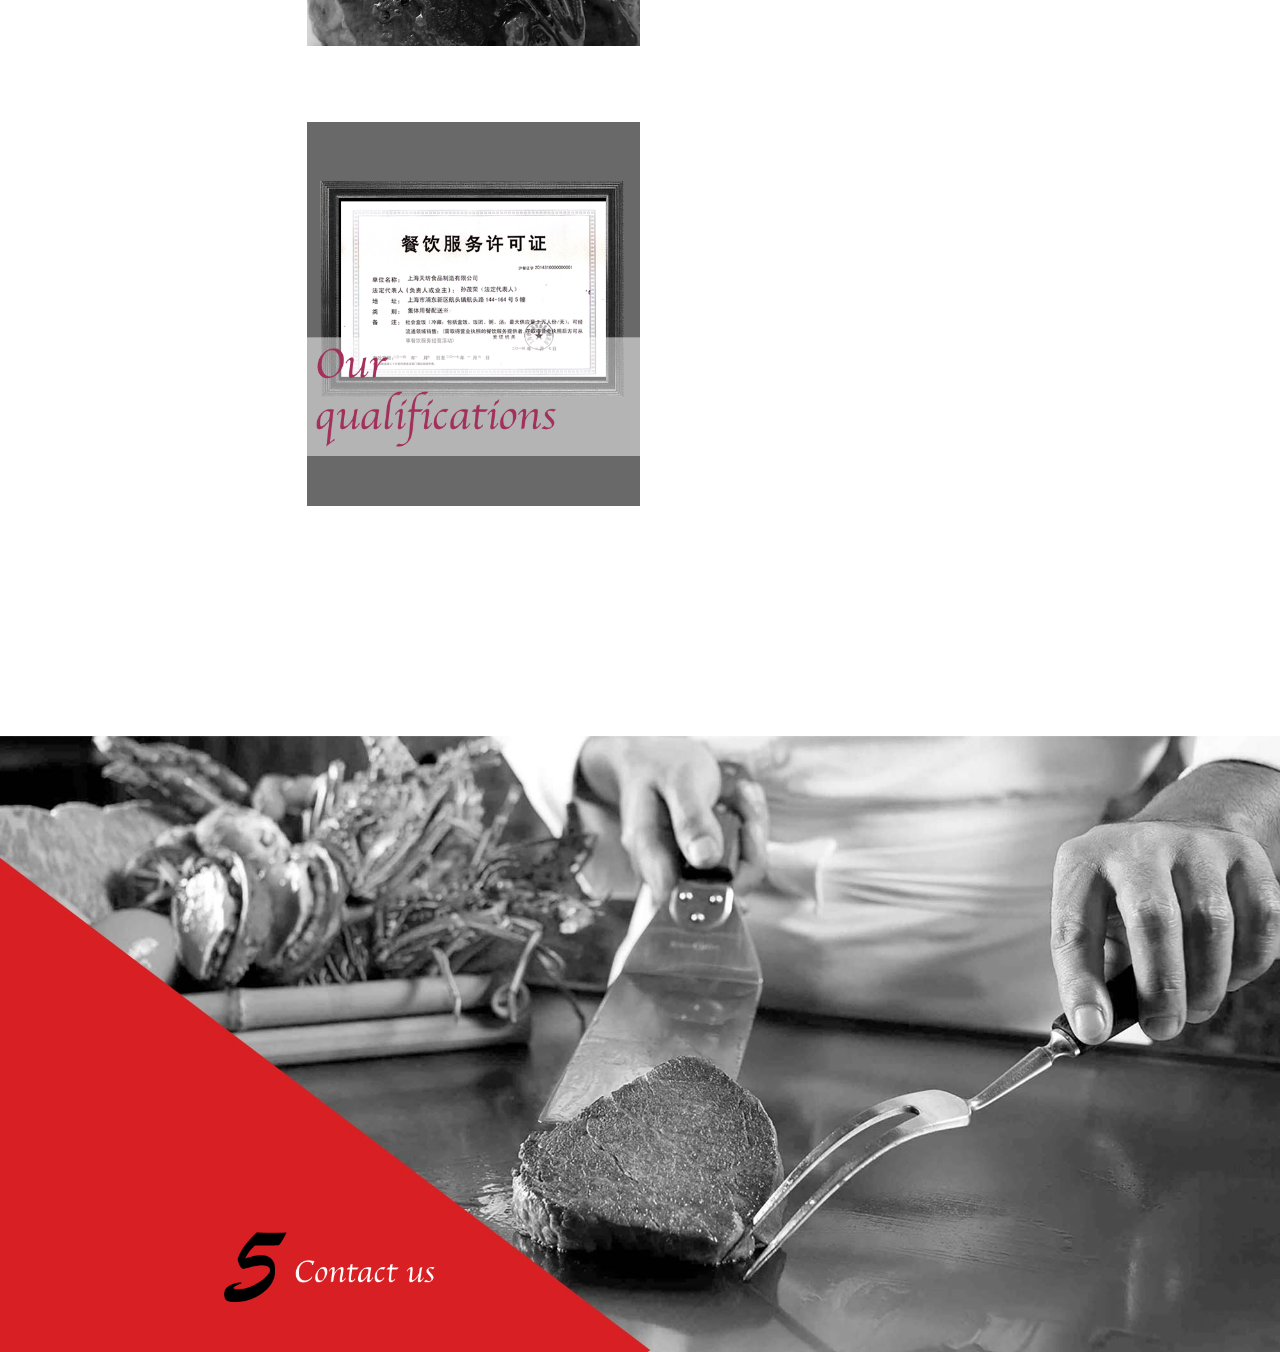
==== commit 64a6aabc: "更新links" ====
--- a/html/index.html
+++ b/html/index.html
@@ -25,7 +25,7 @@
 				<li class="catering">
 					<a class="catering-a" href="party.html"></a>
 				</li>
-				<li class="menu"><a class="menu-a" href=""></a></li>
+				<li class="menu"><a class="menu-a" href="menu.html"></a></li>
 				<li class="activity"><a class="activity-a"   href=""></a></li>
 				<li class="field"><a class="field-a" href=""></a></li>
 				<li class="contanct"><a class="contanct-a" href=""></a></li>
@@ -56,14 +56,14 @@
 		<div class="bg bg3">
 			<img src="img/indexbg3.jpg" alt="" />
 			<a class="ft ft2" href="###"><img src="img/i-f-02.png" /></a>
-			<!--<span class="p1 pri"><img src="img/26880.png"/></span>
-			<span class="p2 pri"><img src="img/32880.png"/></span>
-			<span class="p3 pri"><img src="img/39880.png"/></span>
-			<span class="p4 pri"><img src="img/46880.png"/></span>
+			<!--<span class="p1 pri"><img src="img/26880.png"/></span>
+			<span class="p2 pri"><img src="img/32880.png"/></span>
+			<span class="p3 pri"><img src="img/39880.png"/></span>
+			<span class="p4 pri"><img src="img/46880.png"/></span>
 			<span class="p5 pri"><img src="img/59880.png"/></span>-->
-			<span class="p6 pri"><a href=""><img src="img/S5000.png"/><span class="price">2000</span></a></span>
-			<span class="p7 pri"><a href=""><img src="img/S5000.png"/><span class="price">3000</span></a></span>
-			<span class="p8 pri"><a href=""><img src="img/S5000.png"/><span class="price">3500</span></a></span>
+			<span class="p6 pri"><a href="menu.html#p2"><img src="img/S5000.png"/><span class="price">2000</span></a></span>
+			<span class="p7 pri"><a href="menu.html#p3"><img src="img/S5000.png"/><span class="price">3000</span></a></span>
+			<span class="p8 pri"><a href="menu.html#p4"><img src="img/S5000.png"/><span class="price">3500</span></a></span>
 		</div>
 		<div class="bg bg4">
 			<img src="img/indexbg4.jpg" alt="" />
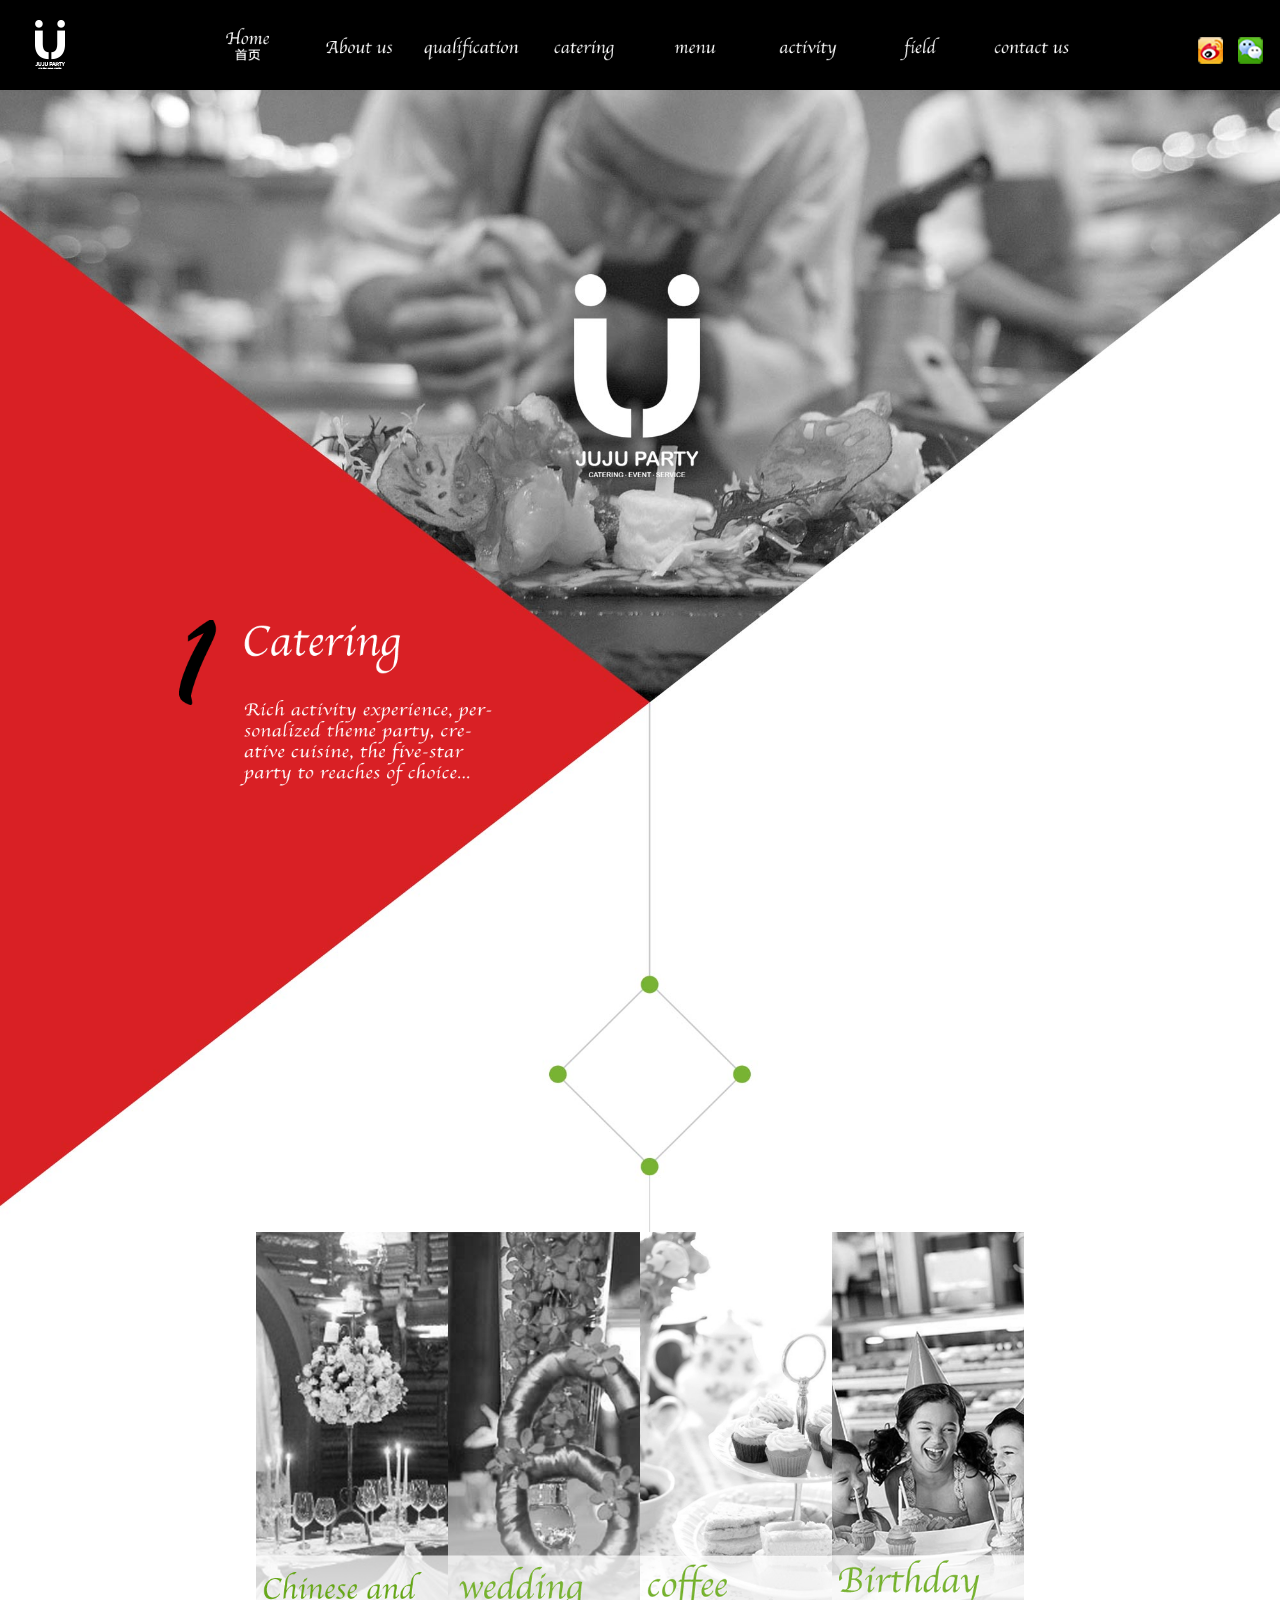
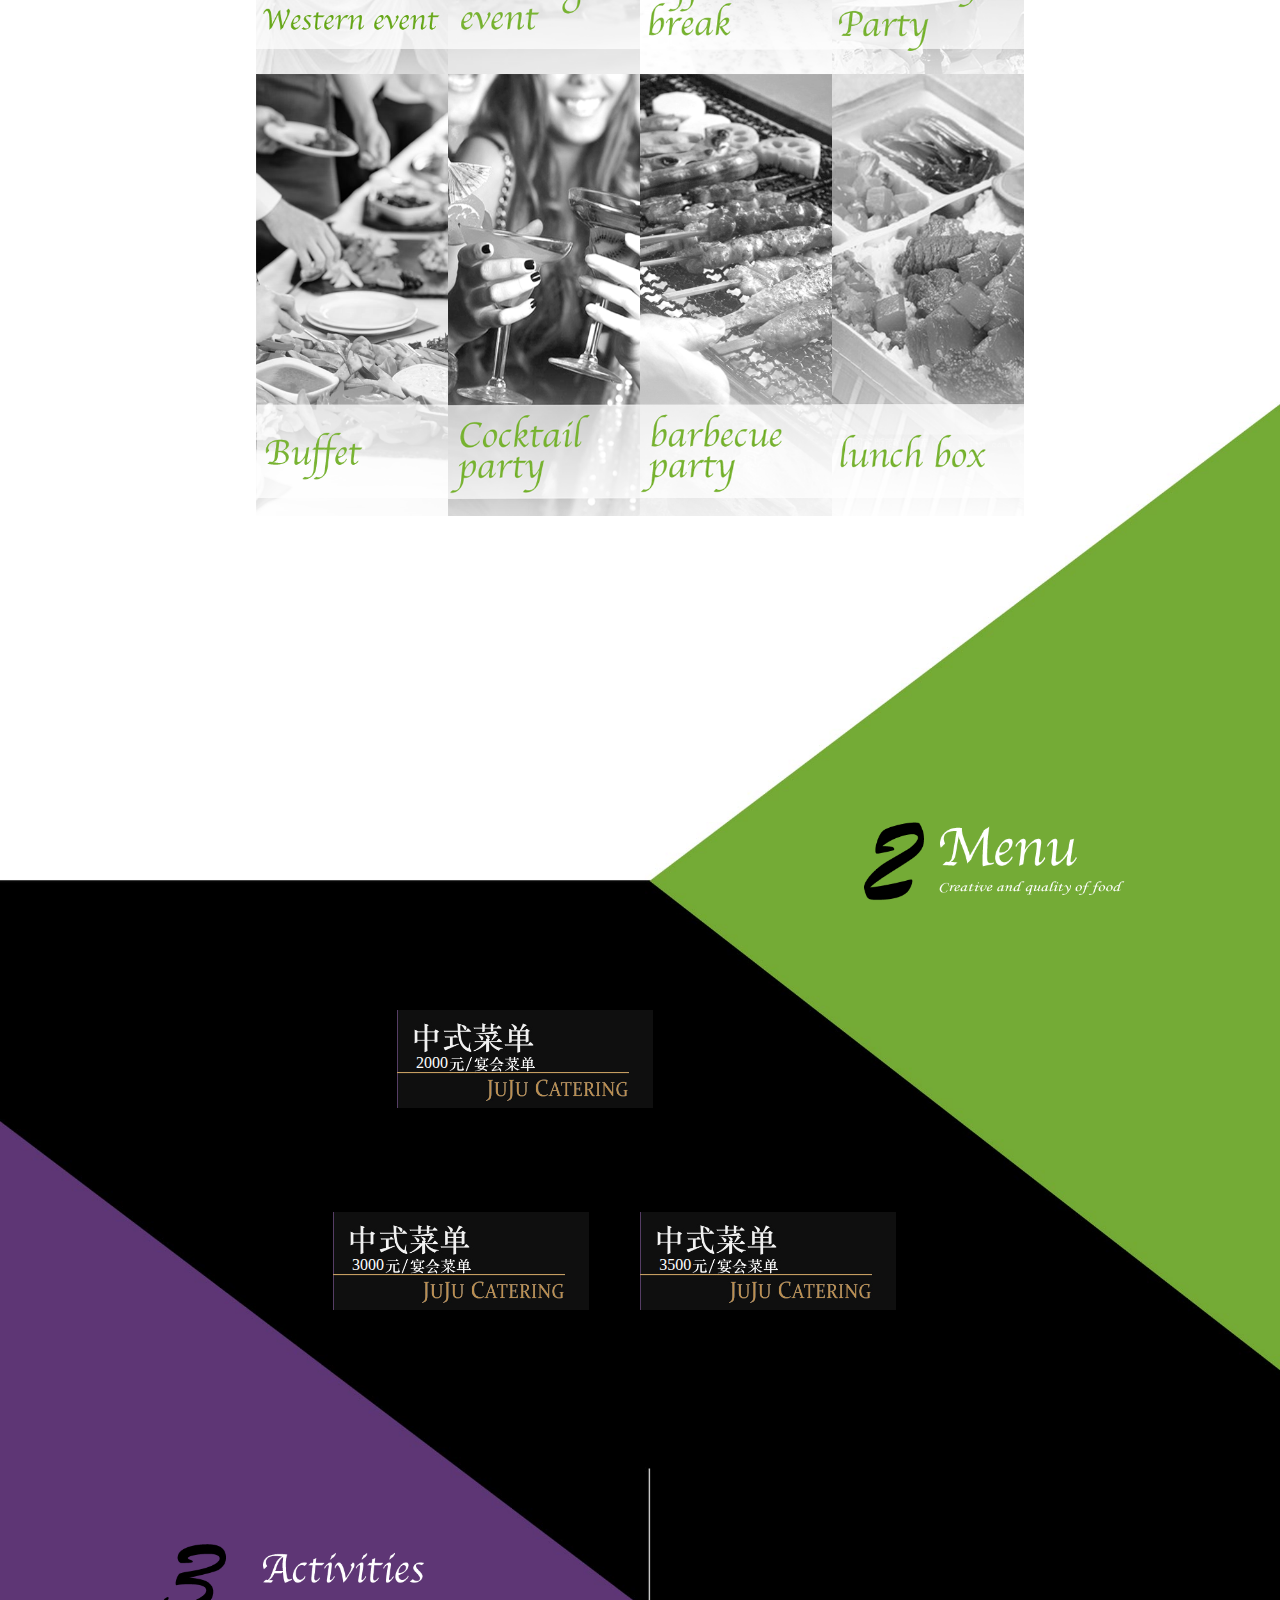
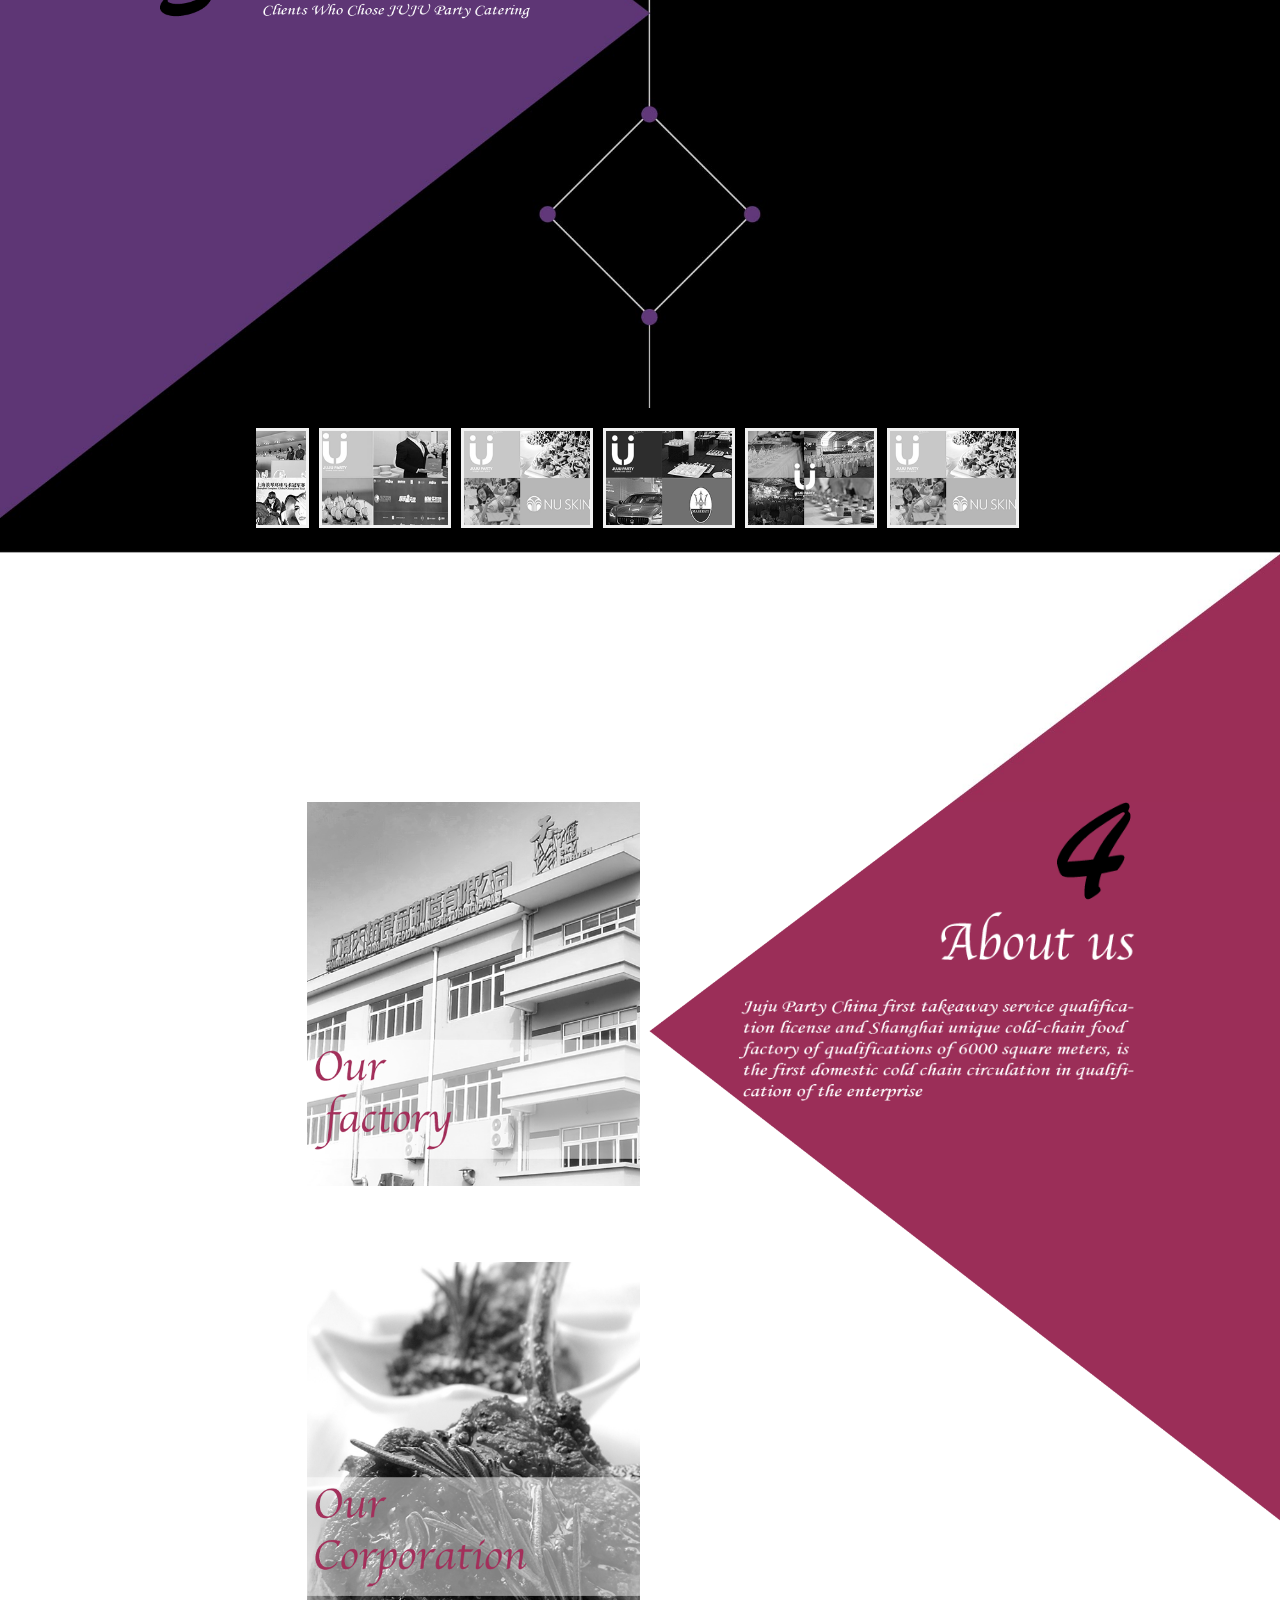
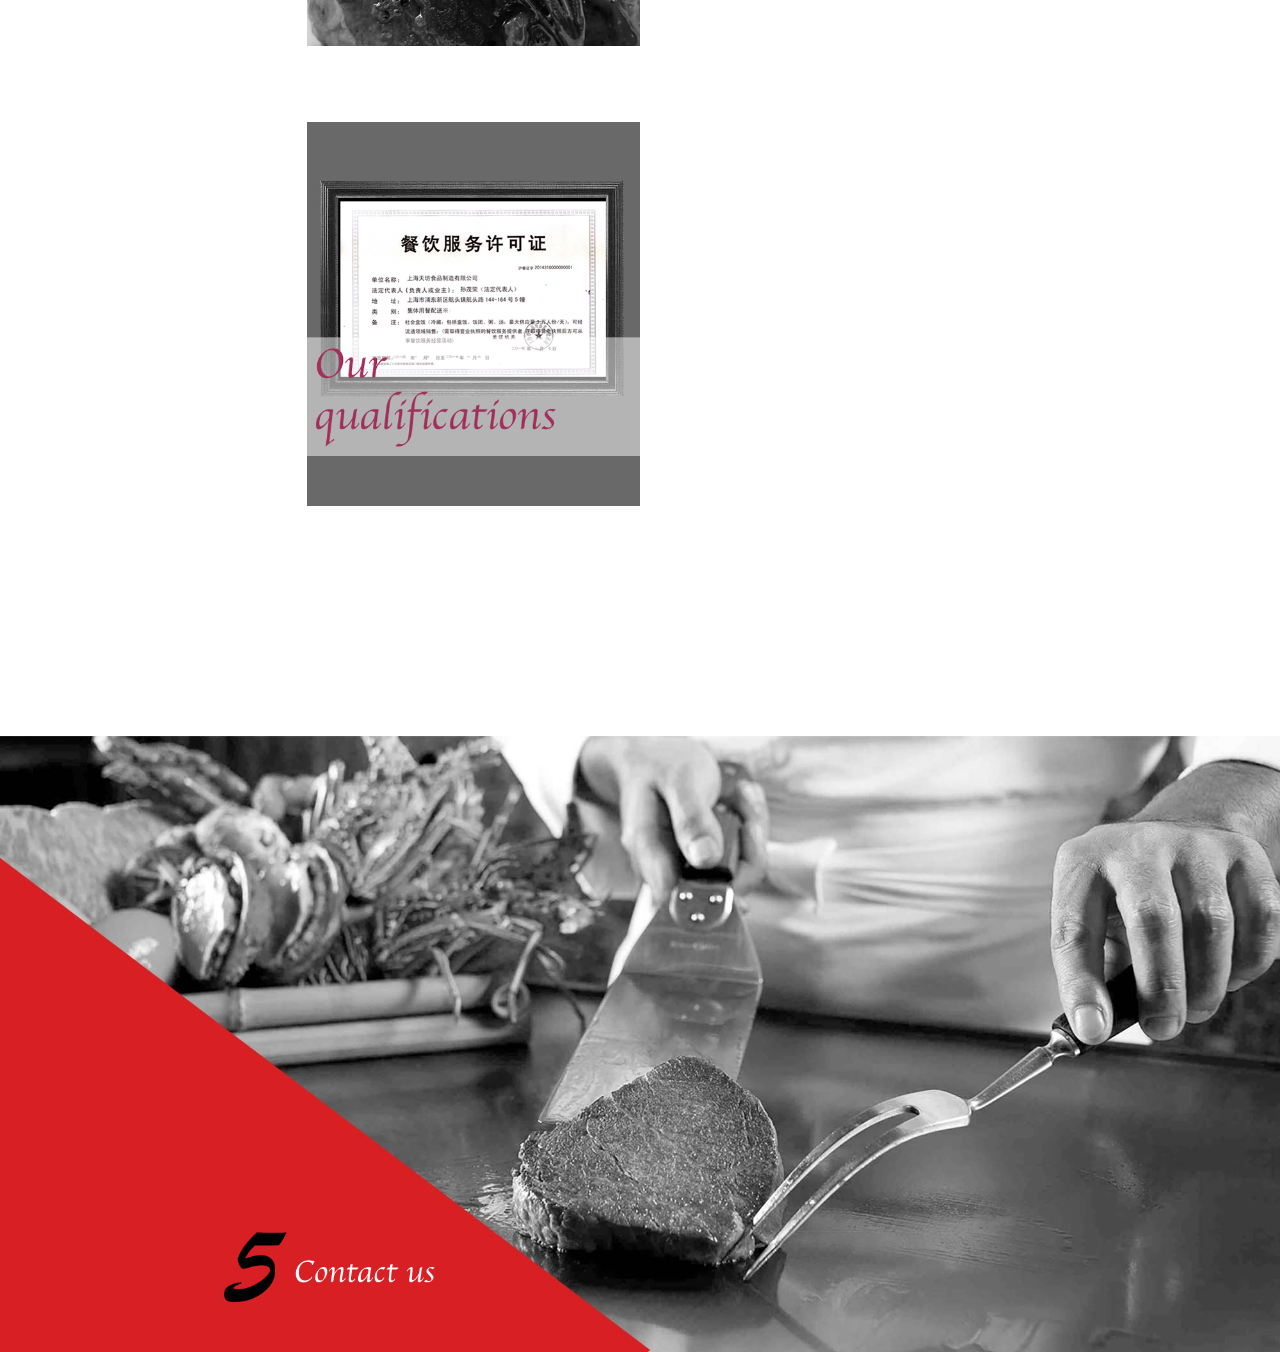
==== commit d222d0a2: "添加微信，添加跳转" ====
--- a/html/index.html
+++ b/html/index.html
@@ -31,31 +31,33 @@
 				<li class="contanct"><a class="contanct-a" href=""></a></li>
 			</ul>
 			<ul class="hd-share">
-				<li class="weibo share"><a href="###"></a></li>
-				<li class="tel share"><a href="###"></a></li>
+				<li class="weibo share"><a href="http://weibo.com/523484228?is_all=1" target="_blank"></a></li>
 				<li class="weixin share"><a href="###"></a></li>
 			</ul>
+			<div class="wexin-pop hide">
+				<img src="http://www2.autoimg.cn/newsdfs/g23/M04/9C/0C/620x0_0_autohomecar__wKgFXFbVaWOAJAhbAACmMpMM4l8695.jpg"/>
+			</div>
 		</div>
 		<div class="bg bg1">
 			<img src="img/indexbg1.jpg" alt="" />
 		</div>
 		<div class="bg bg2">
 			<img src="img/indexbg2.jpg" alt="" />
-			<a class="ft ft1" href="###"><img src="img/i-f-01.png" /></a>
+			<a class="ft ft1" href="party.html"><img src="img/i-f-01.png" /></a>
 			<ul class="eat-type-hd">
-				<li><img src="img/type01.png" alt="" /></li>
-				<li><img src="img/type02.png" alt="" /></li>
-				<li><img src="img/type03.png" alt="" /></li>
-				<li><img src="img/type04.png" alt="" /></li>
-				<li><img src="img/type05.png" alt="" /></li>
-				<li><img src="img/type06.png" alt="" /></li>
-				<li><img src="img/type07.png" alt="" /></li>
-				<li><img src="img/type08.png" alt="" /></li>
+				<li><a href="party.html"><img src="img/type01.png" alt="" /></a></li>
+				<li><a href="party.html"><img src="img/type02.png" alt="" /></a></li>
+				<li><a href="party.html"><img src="img/type03.png" alt="" /></a></li>
+				<li><a href="party.html"><img src="img/type04.png" alt="" /></a></li>
+				<li><a href="party.html"><img src="img/type05.png" alt="" /></a></li>
+				<li><a href="party.html"><img src="img/type06.png" alt="" /></a></li>
+				<li><a href="party.html"><img src="img/type07.png" alt="" /></a></li>
+				<li><a href="party.html"><img src="img/type08.png" alt="" /></a></li>
 			</ul>
 		</div>
 		<div class="bg bg3">
 			<img src="img/indexbg3.jpg" alt="" />
-			<a class="ft ft2" href="###"><img src="img/i-f-02.png" /></a>
+			<a class="ft ft2" href="menu.html"><img src="img/i-f-02.png" /></a>
 			<!--<span class="p1 pri"><img src="img/26880.png"/></span>
 			<span class="p2 pri"><img src="img/32880.png"/></span>
 			<span class="p3 pri"><img src="img/39880.png"/></span>
@@ -86,10 +88,10 @@
 		</div>
 		<div class="bg bg5">
 			<img src="img/indexbg5.jpg" alt="" />
-			<a class="ft ft4" href="###"><img src="img/i-f-04.png" /></a>
-			<span class="s4-bd a"><img src="img/S403.png"/></span>
-			<span class="s4-bd b"><img src="img/S402.png"/></span>
-			<span class="s4-bd c"><img src="img/S401.png"/></span>
+			<a class="ft ft4" href="about.html"><img src="img/i-f-04.png" /></a>
+			<span class="s4-bd a"><a href="about.html#factory"><img src="img/S403.png"/></a></span>
+			<span class="s4-bd b"><a href="about.html#"><img src="img/S402.png"/></a></span>
+			<span class="s4-bd c"><a href="about.html#"><img src="img/S401.png"/></a></span>
 		</div>
 		
 		<div class="bg">
--- a/html/css/index.css
+++ b/html/css/index.css
@@ -3,6 +3,9 @@
 	line-height: 0;
 }
 
+.hide{
+	display: none;
+}
 @media screen and (min-width:1440px) {
 	html {font-size: 24px;}
 }
@@ -404,4 +407,18 @@
   right: 304px;
   top: 54%;
   right: 80%;
+}
+
+.wexin-pop {
+  width: 200px;
+  height: 200px;
+  background-color: red;
+  position: absolute;
+  right: 8px;
+  top: 80px;
+}
+
+.wexin-pop img {
+  width: 200px;
+  height: 200px;
 }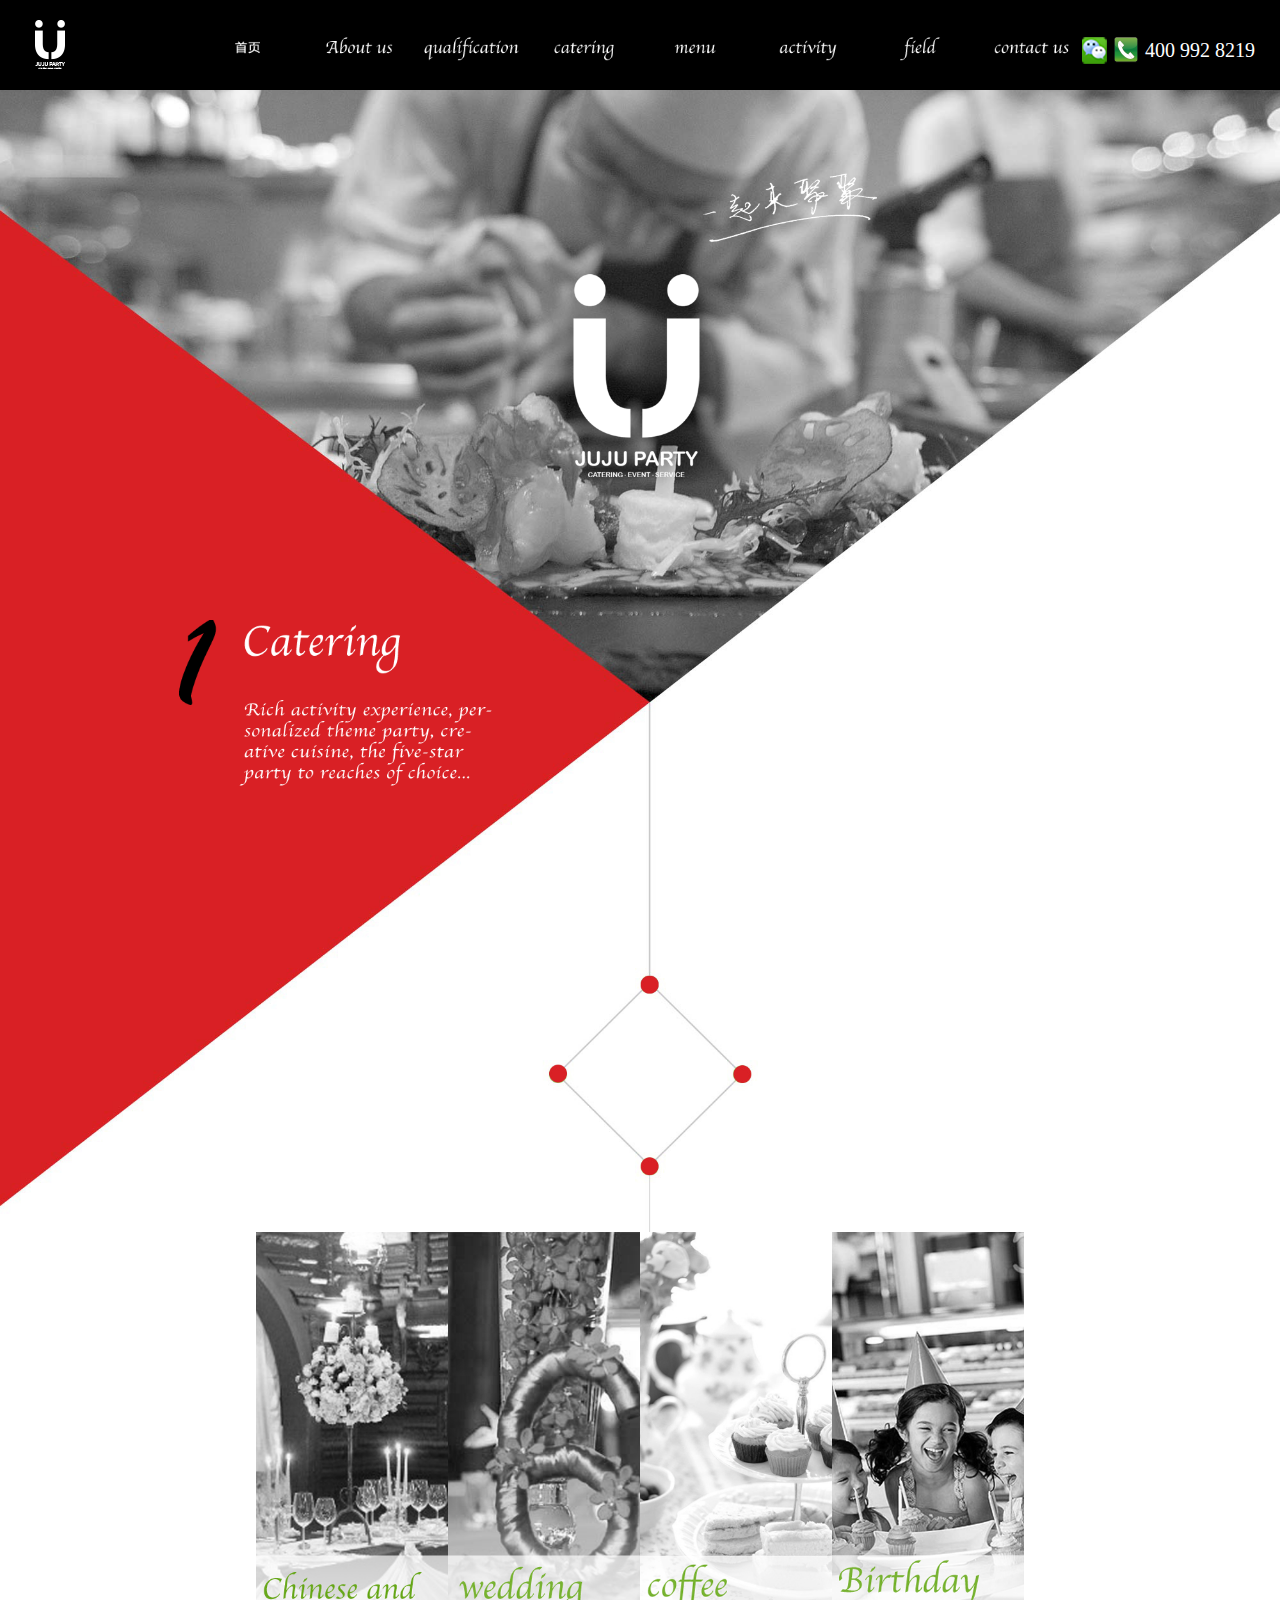
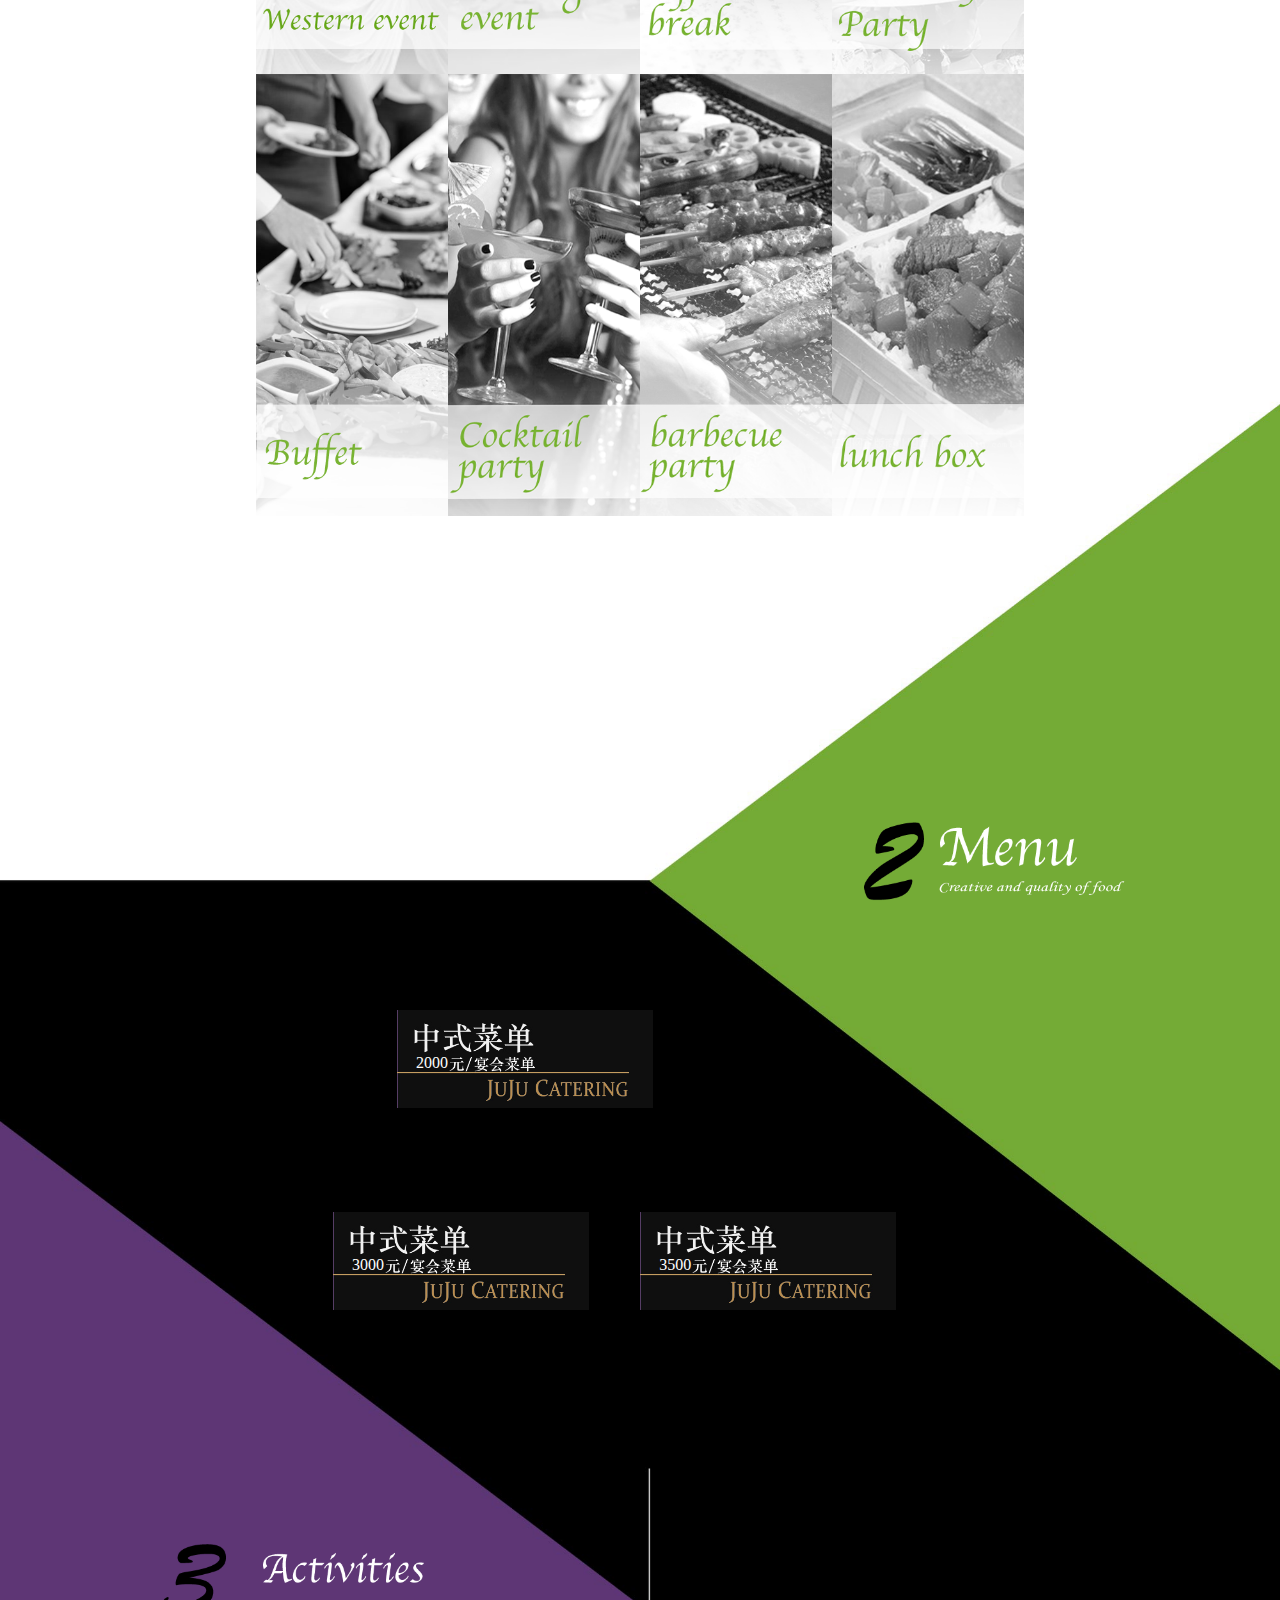
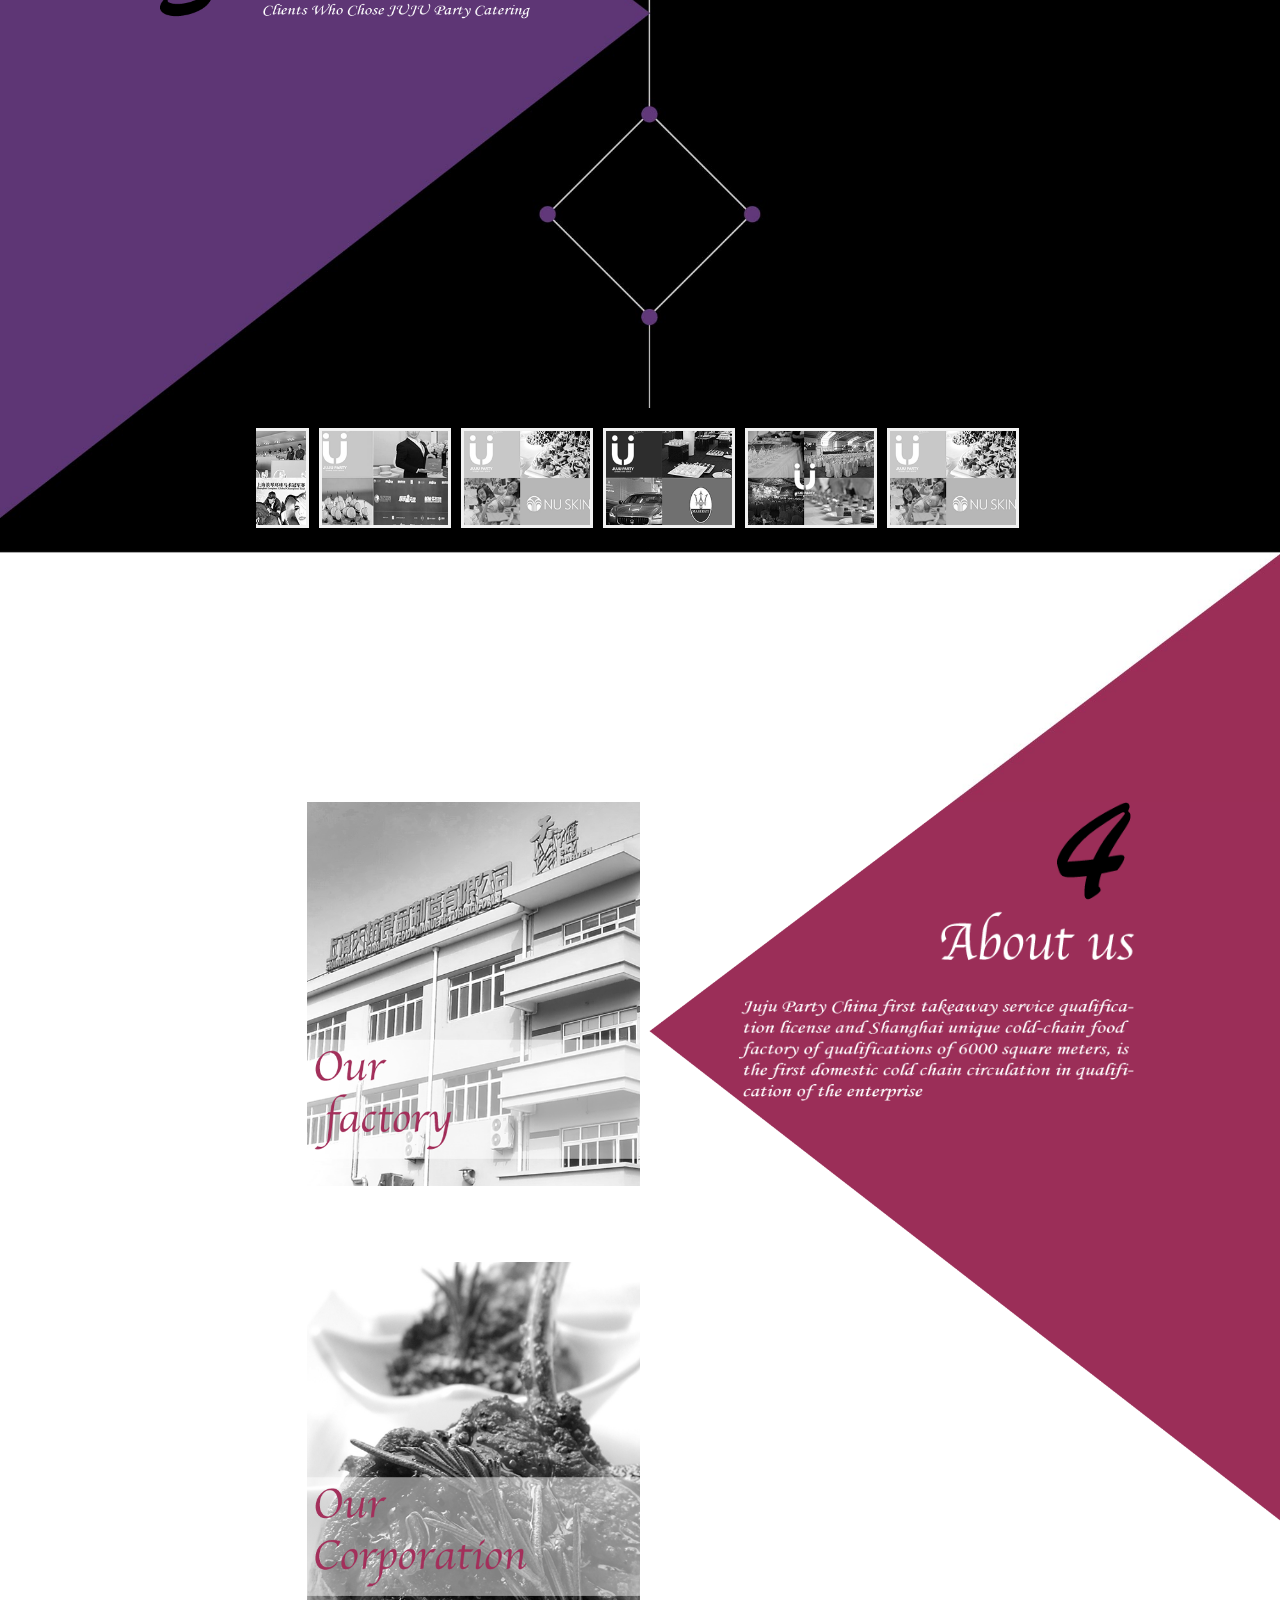
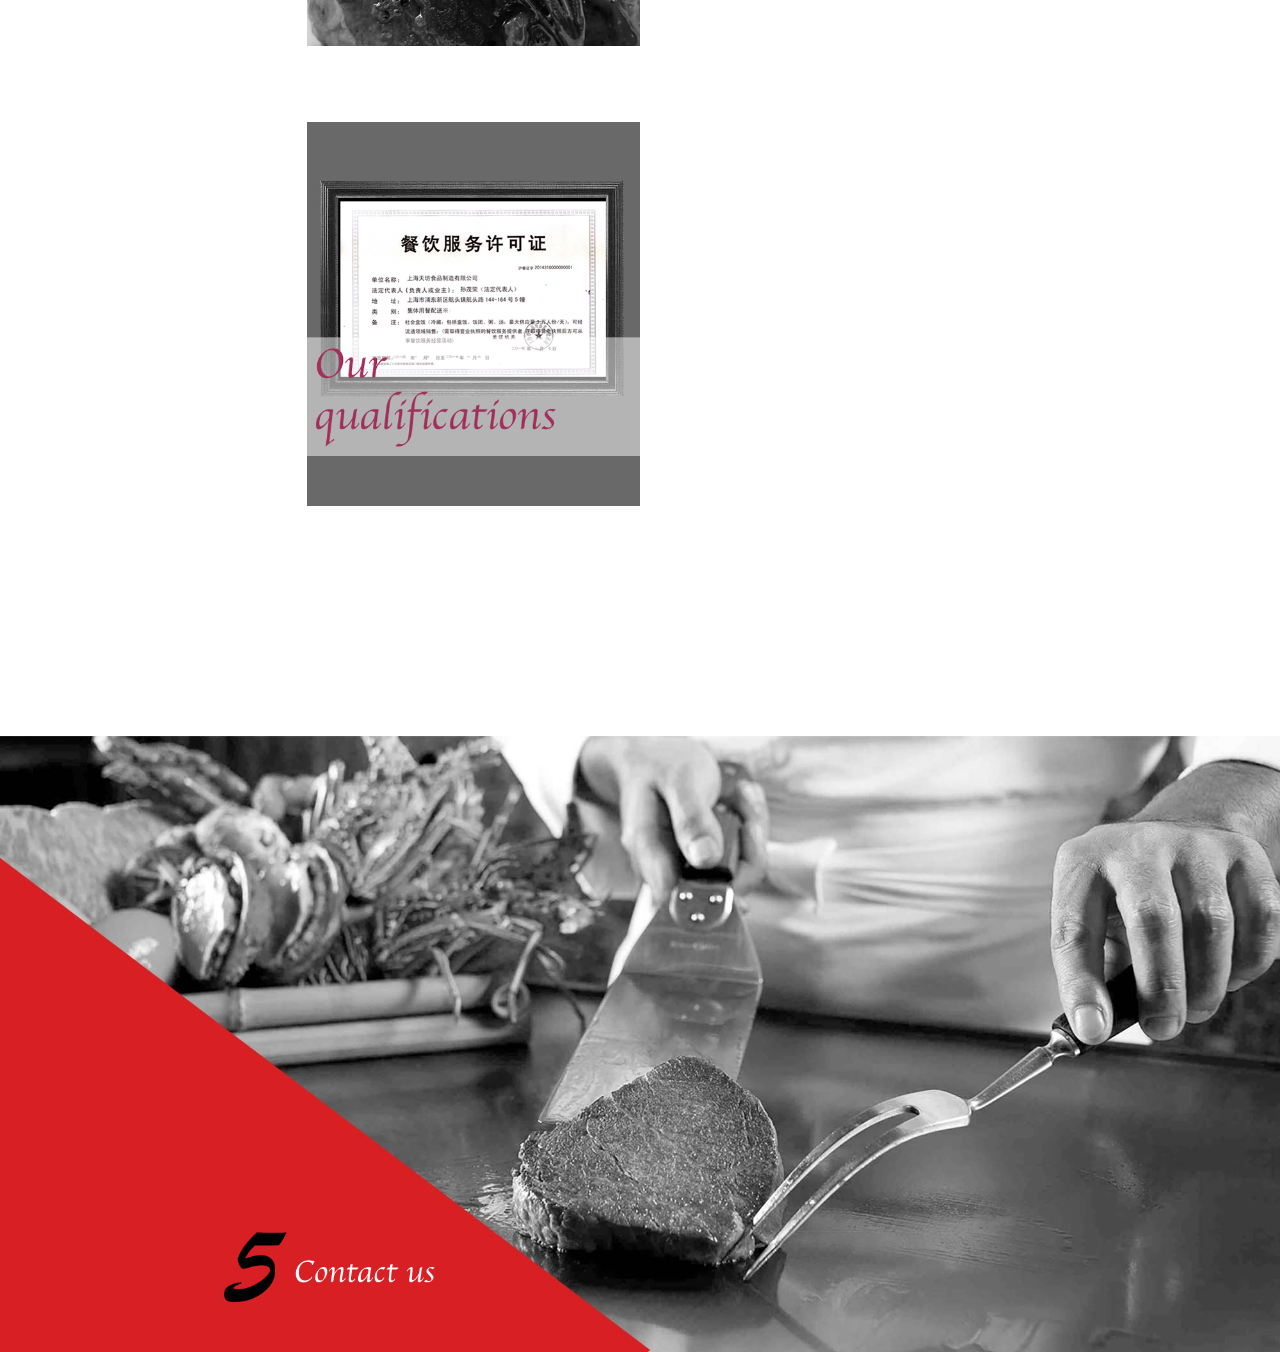
==== commit 5ad685a5: "修改微信链接 图片颜色 电话" ====
--- a/html/index.html
+++ b/html/index.html
@@ -31,11 +31,12 @@
 				<li class="contanct"><a class="contanct-a" href=""></a></li>
 			</ul>
 			<ul class="hd-share">
-				<li class="weibo share"><a href="http://weibo.com/523484228?is_all=1" target="_blank"></a></li>
+				<!--<li class="weibo share"><a href="http://weibo.com/523484228?is_all=1" target="_blank"></a></li>-->
 				<li class="weixin share"><a href="###"></a></li>
+				<li class="tel share"><a href="###"></a><span>400 992 8219</span></li>
 			</ul>
 			<div class="wexin-pop hide">
-				<img src="http://www2.autoimg.cn/newsdfs/g23/M04/9C/0C/620x0_0_autohomecar__wKgFXFbVaWOAJAhbAACmMpMM4l8695.jpg"/>
+				<img src="img/qrcode_for_gh_4076490efe2f_258.jpg"/>
 			</div>
 		</div>
 		<div class="bg bg1">
--- a/html/css/index.css
+++ b/html/css/index.css
@@ -120,7 +120,7 @@
 	background-image: url(../img/nav08.png);
 }
 .home-a.cur {
-	background-image: url(../img/nav28.png);
+	background-image: url(../img/nav18.png);
 }
 .home-a:hover {
 	background-image: url(../img/nav18.png);
@@ -130,7 +130,7 @@
 	background-image: url(../img/nav01.png);
 }
 .aboutus-a.cur {
-	background-image: url(../img/nav21.png);
+	background-image: url(../img/nav11.png);
 }
 .aboutus-a:hover {
 	background-image: url(../img/nav11.png);
@@ -141,7 +141,7 @@
 	background-image: url(../img/nav02.png);
 }
 .qual-a.cur {
-	background-image: url(../img/nav22.png);
+	background-image: url(../img/nav12.png);
 }
 .qual-a:hover {
 	background-image: url(../img/nav12.png);
@@ -152,7 +152,7 @@
 	background-image: url(../img/nav03.png);
 }
 .catering-a.cur {
-	background-image: url(../img/nav23.png);
+	background-image: url(../img/nav13.png);
 }
 .catering-a:hover {
 	background-image: url(../img/nav13.png);
@@ -162,7 +162,7 @@
 	background-image: url(../img/nav04.png);
 }
 .menu-a.cur {
-	background-image: url(../img/nav24.png);
+	background-image: url(../img/nav14.png);
 }
 .menu-a:hover {
 	background-image: url(../img/nav14.png);
@@ -173,7 +173,7 @@
 	background-image: url(../img/nav05.png);
 }
 .activity-a.cur {
-	background-image: url(../img/nav25.png);
+	background-image: url(../img/nav15.png);
 }
 .activity-a:hover {
 	background-image: url(../img/nav15.png);
@@ -184,7 +184,7 @@
 	background-image: url(../img/nav06.png);
 }
 .field-a.cur {
-	background-image: url(../img/nav26.png);
+	background-image: url(../img/nav16.png);
 }
 .field-a:hover {
 	background-image: url(../img/nav16.png);
@@ -195,7 +195,7 @@
 	background-image: url(../img/nav07.png);
 }
 .contanct-a.cur {
-	background-image: url(../img/nav27.png);
+	background-image: url(../img/nav17.png);
 }
 .contanct-a:hover {
 	background-image: url(../img/nav17.png);
@@ -364,6 +364,8 @@
 
 li.tel.share {
 	background-image: url(../img/tel.png);
+	background-position: 0px;
+	width: 156px;
 }
 
 li.weixin.share {
@@ -381,9 +383,9 @@
 }
 
 .share a {
-	display: inline-block;
-	width: 100%;
-	height: 100%;
+	/* display: inline-block; */
+	/* width: 100%; */
+	/* height: 100%; */
 }
 
 div#ma-wrapper a:hover{
@@ -421,4 +423,13 @@
 .wexin-pop img {
   width: 200px;
   height: 200px;
+}
+
+li.tel.share span {
+  padding-left: 31px;
+  font-family: "arial narrow";
+  width: 117px;
+  color: #fff;
+  font-size: 20px;
+  line-height: 40px;
 }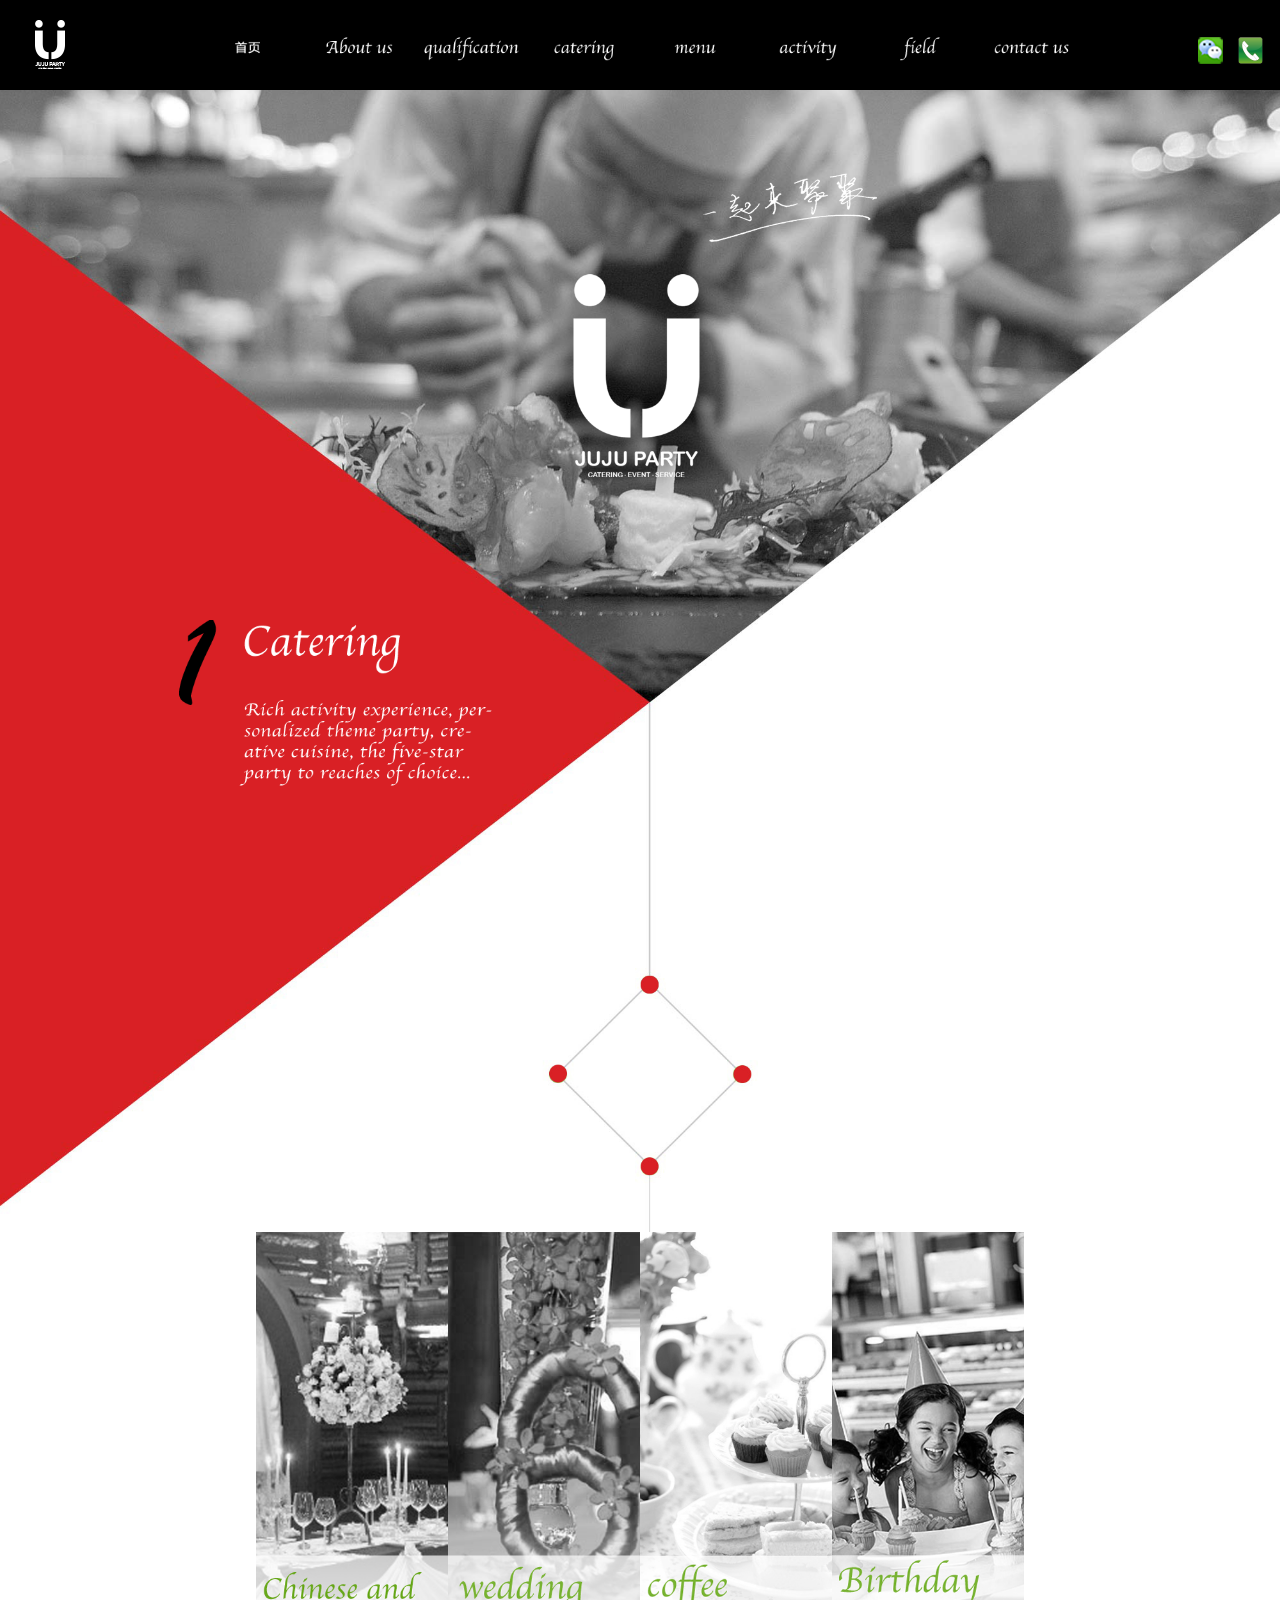
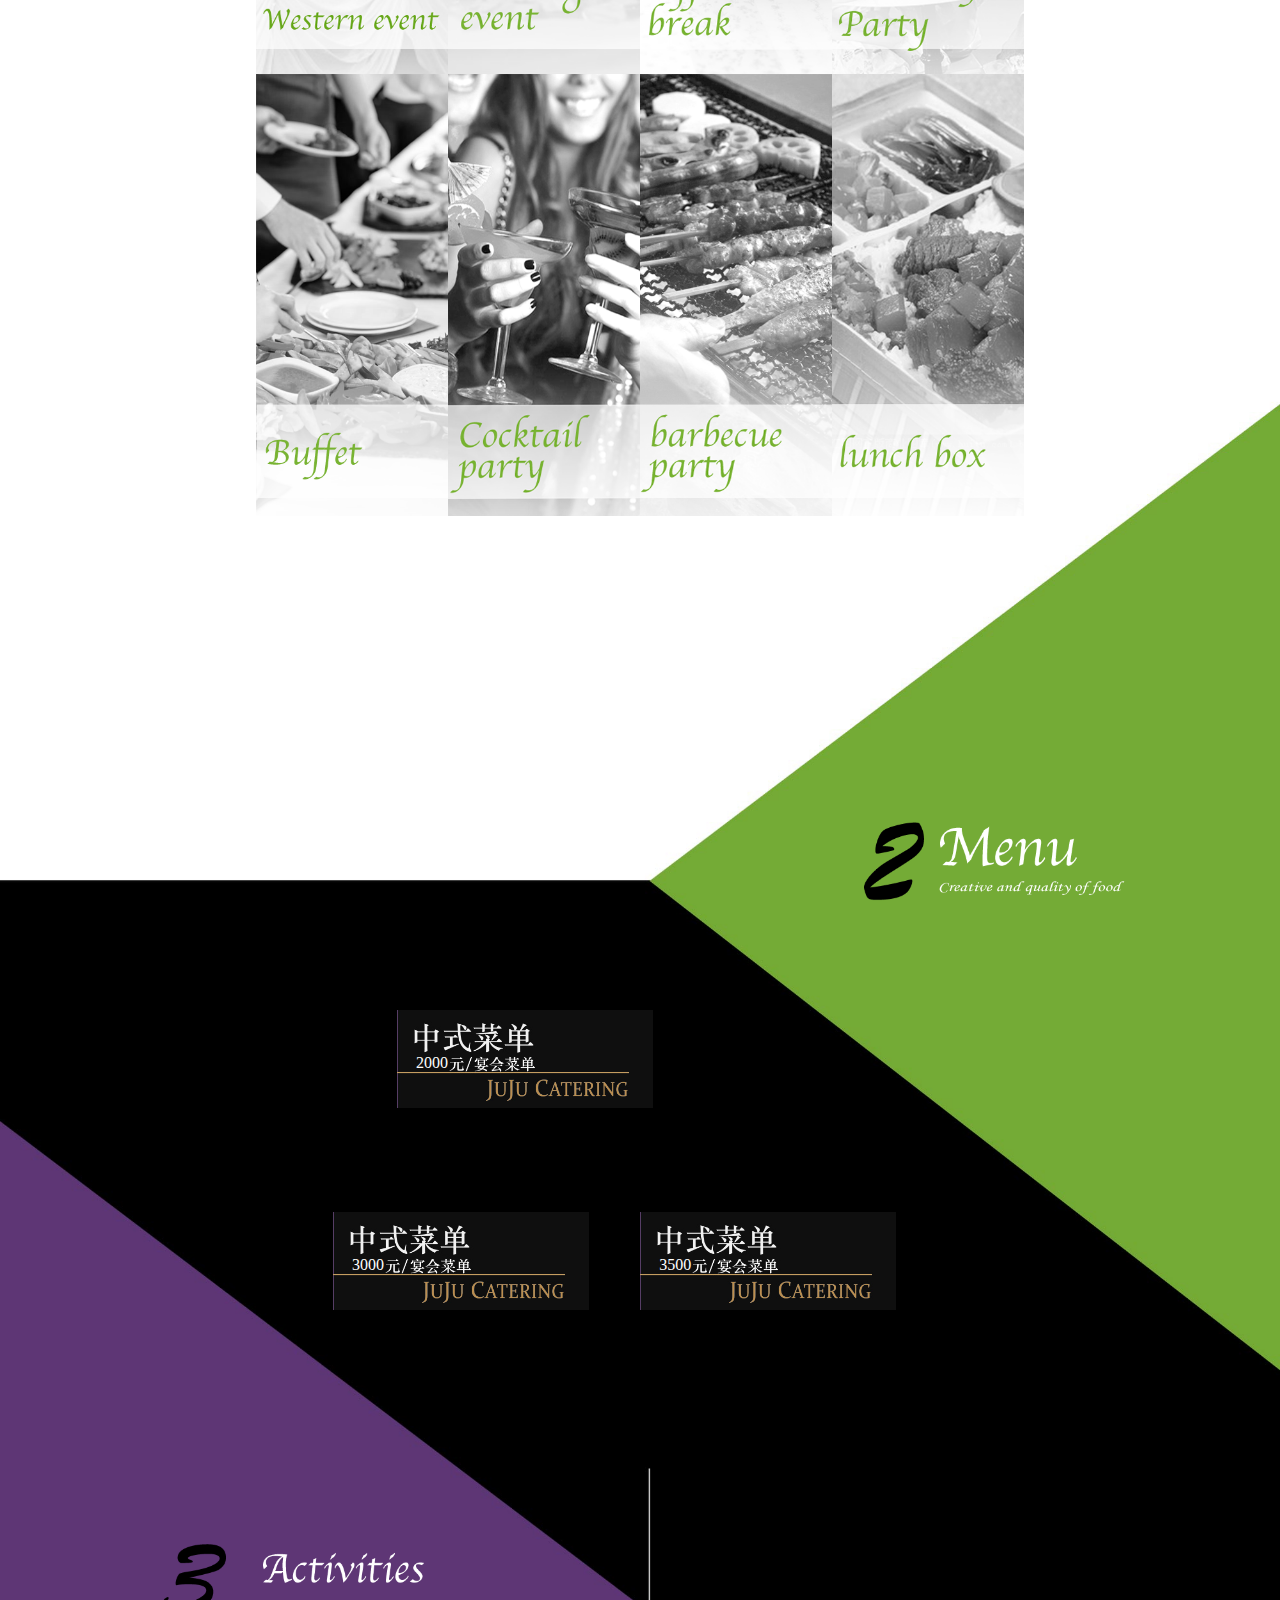
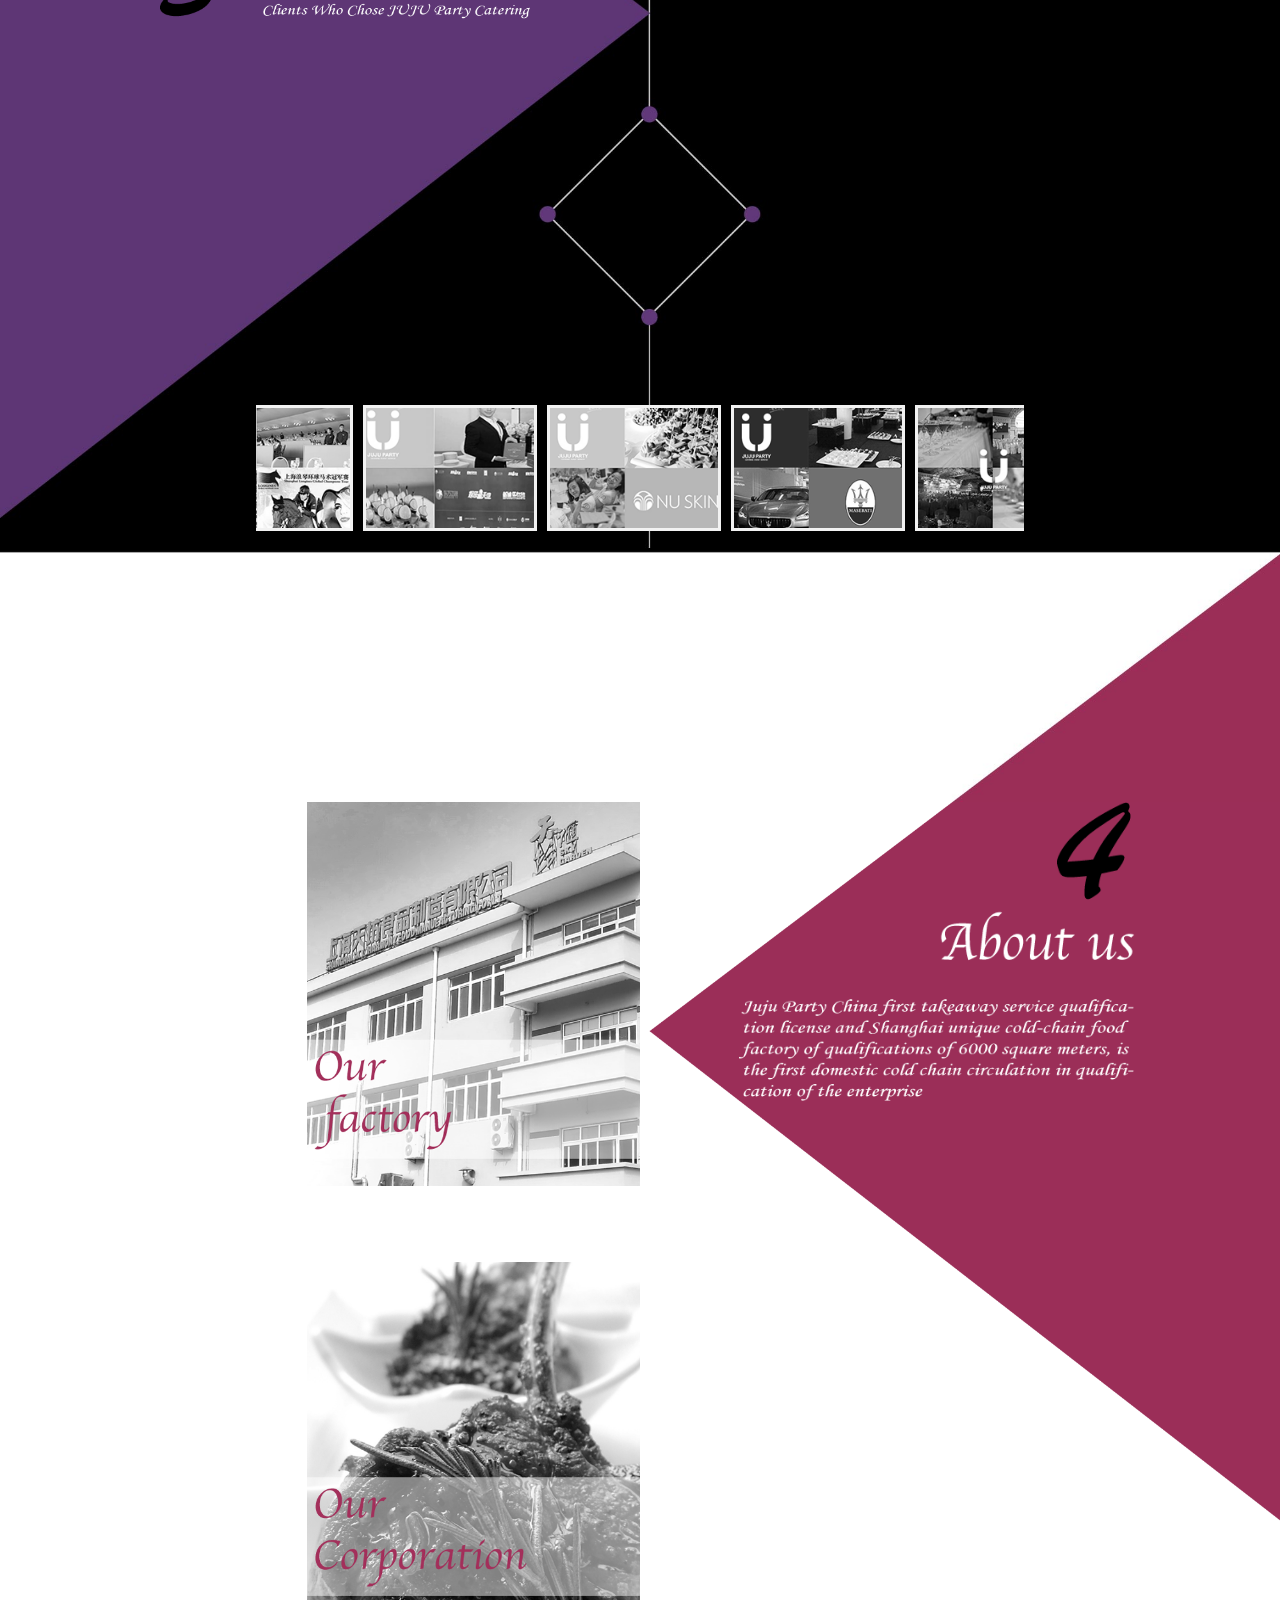
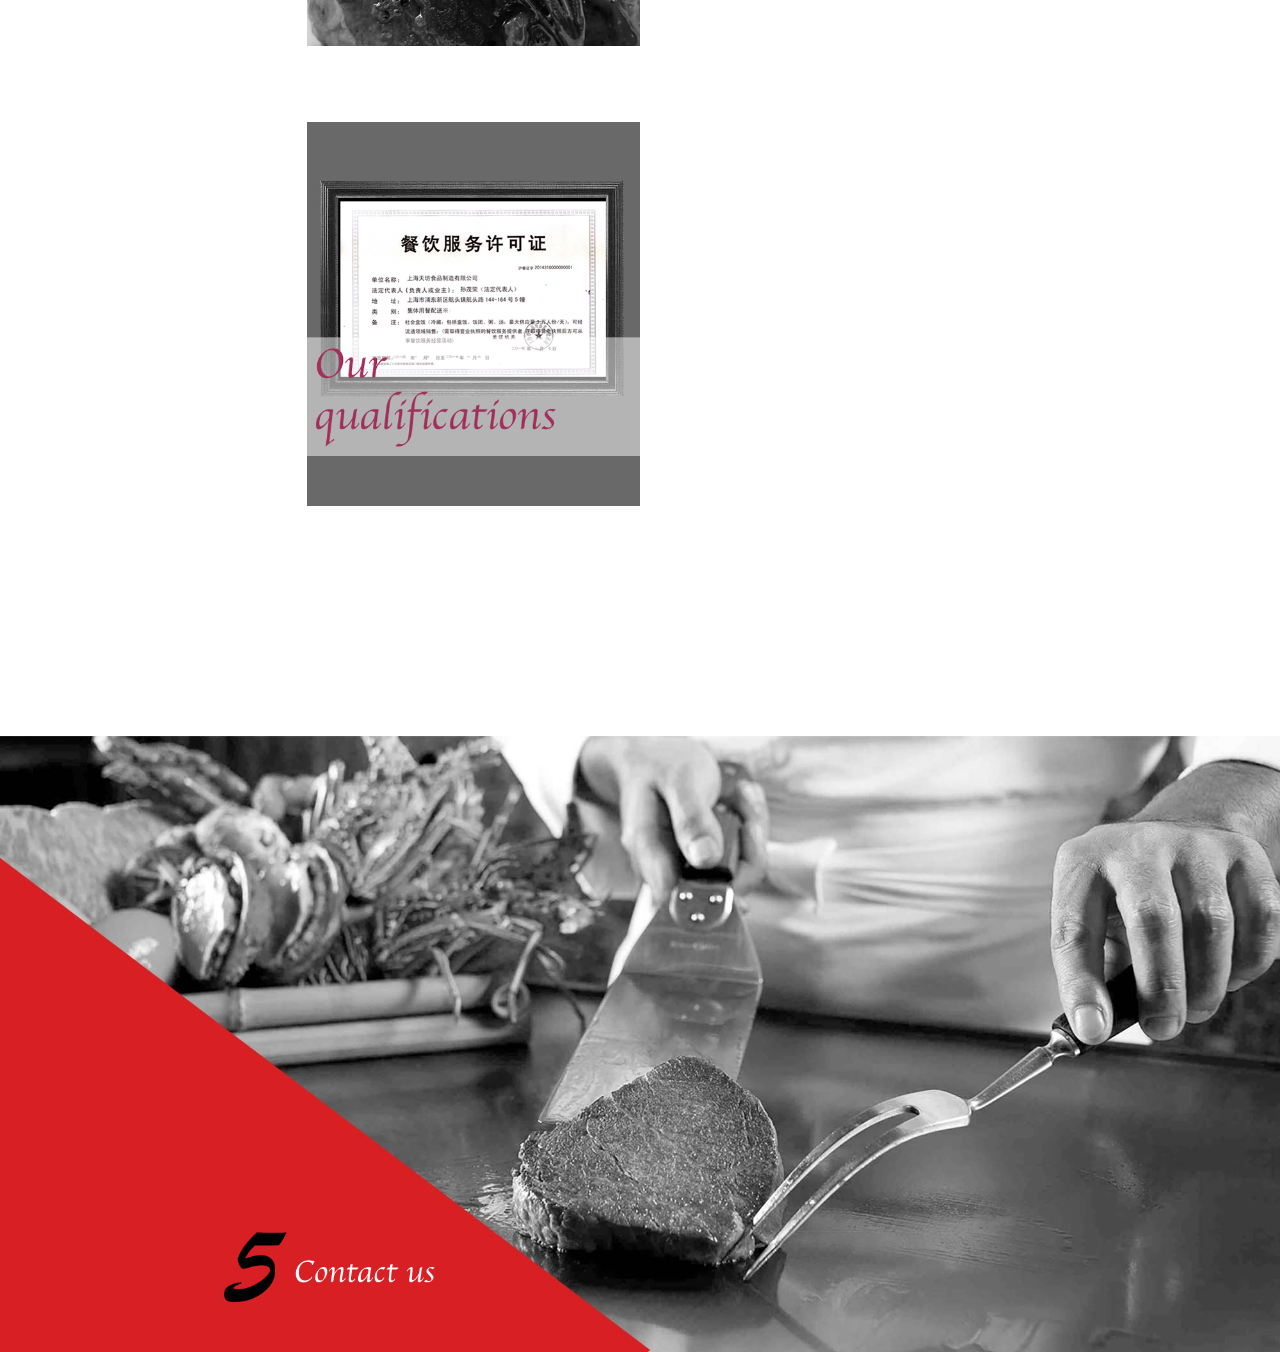
==== commit 249b63ba: "1.电话号码隐身 2.About us/关于我们 Signed-off-by: openks <openks@foxmail.com>" ====
--- a/html/index.html
+++ b/html/index.html
@@ -33,10 +33,13 @@
 			<ul class="hd-share">
 				<!--<li class="weibo share"><a href="http://weibo.com/523484228?is_all=1" target="_blank"></a></li>-->
 				<li class="weixin share"><a href="###"></a></li>
-				<li class="tel share"><a href="###"></a><span>400 992 8219</span></li>
+				<li class="tel share"><a href="###"></a></li>
 			</ul>
 			<div class="wexin-pop hide">
 				<img src="img/qrcode_for_gh_4076490efe2f_258.jpg"/>
+			</div>
+			<div class="phone-pop hide">
+				<span>400 992 8219</span>
 			</div>
 		</div>
 		<div class="bg bg1">
--- a/html/css/index.css
+++ b/html/css/index.css
@@ -309,26 +309,27 @@
 
 div#ma-wrapper {
 	position: absolute;
-	bottom: 29.6%;
+	/* bottom: 26%; */
+	top: 49%;
 	left: 50%;
 	margin-left: -30%;
 	width: 60%;
-	background: #000;
+	/* background: yellow; */
 	border: 0 dashed #CCC;
 	overflow: hidden;
 	box-sizing: border-box;
 }
 
 #ma-wrapper img {
-	width: 126px;
-	height: 93.6px;
+	width: 168px;
+	height: 120px;
 }
 
 div#ma-wrapper a {
 	position: relative;
 	display: block;
 	margin: 0;
-	padding: 20px 0;
+	padding: 40px 0;
 	float: left;
 	margin-right: 10px;
 	/* left: 50%; */
@@ -364,8 +365,8 @@
 
 li.tel.share {
 	background-image: url(../img/tel.png);
-	background-position: 0px;
-	width: 156px;
+	/* background-position: 0px; */
+	/* width: 156px; */
 }
 
 li.weixin.share {
@@ -397,8 +398,9 @@
 }
 
 div#ma-wrapper a:hover img {
-  width: 151.2px;
-  height: 112.32px;
+  width: 300px;
+  height: 214px;
+  margin-top: -10px;
 } 
 
 
@@ -425,11 +427,17 @@
   height: 200px;
 }
 
-li.tel.share span {
-  padding-left: 31px;
+
+.phone-pop {
+  width: 200px;
+  height: 40px;
+  line-height: 40px;
+  background-color: black;
+  position: absolute;
+  right: 8px;
+  top: 80px;
+  color: #fff;
+  text-align: center;
   font-family: "arial narrow";
-  width: 117px;
-  color: #fff;
-  font-size: 20px;
-  line-height: 40px;
+  overflow: hidden;
 }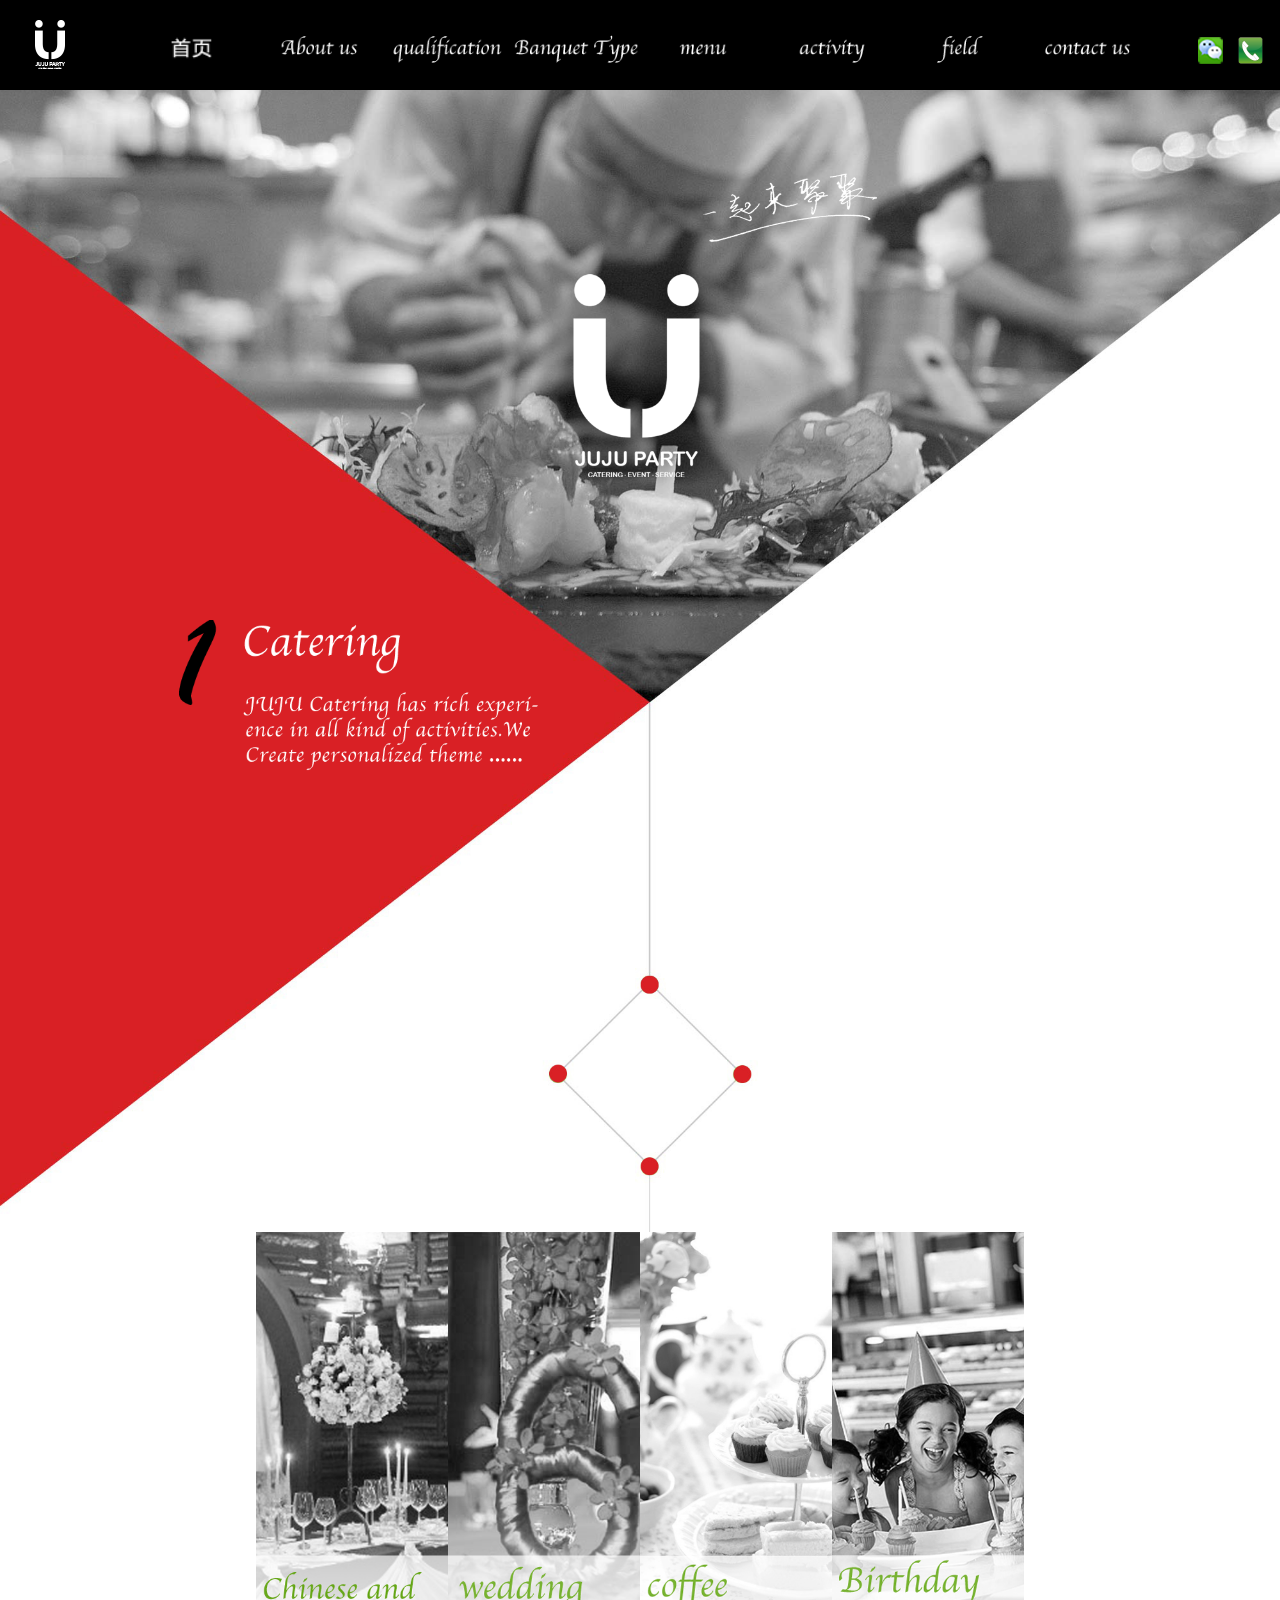
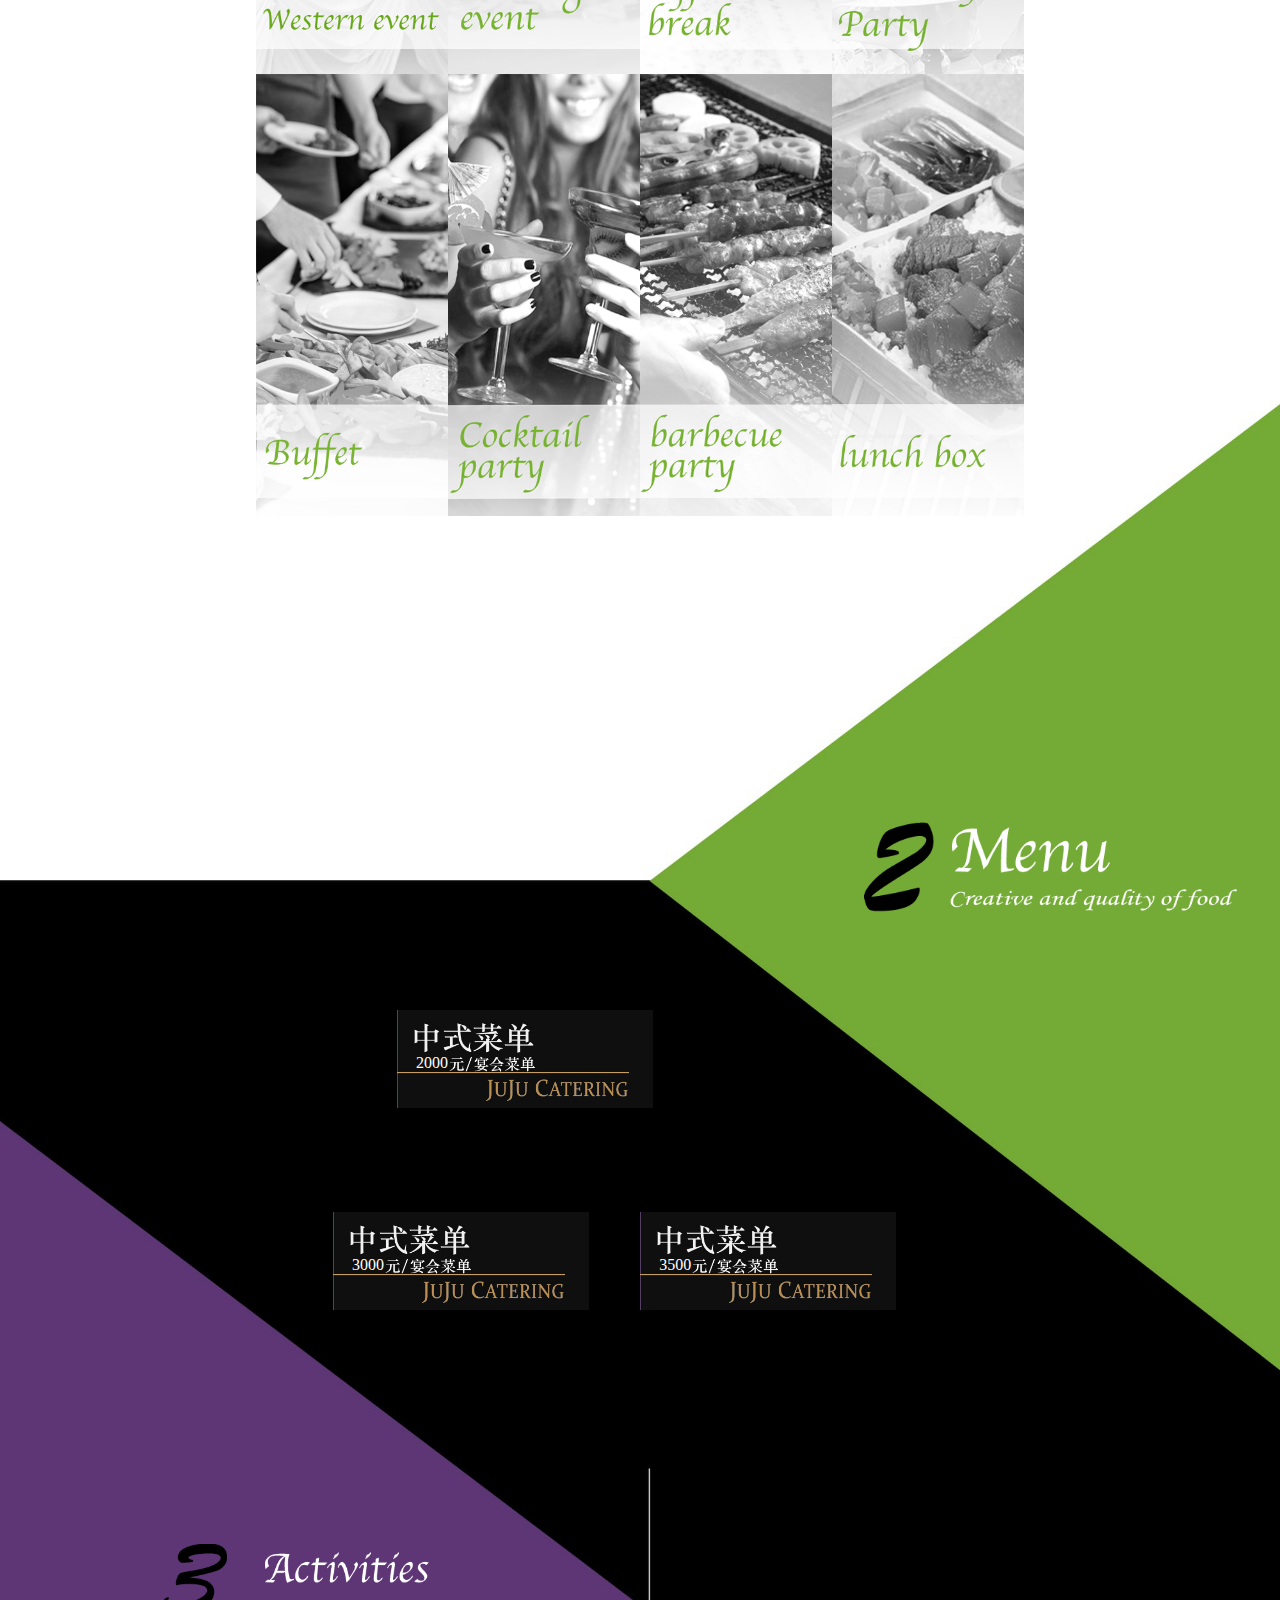
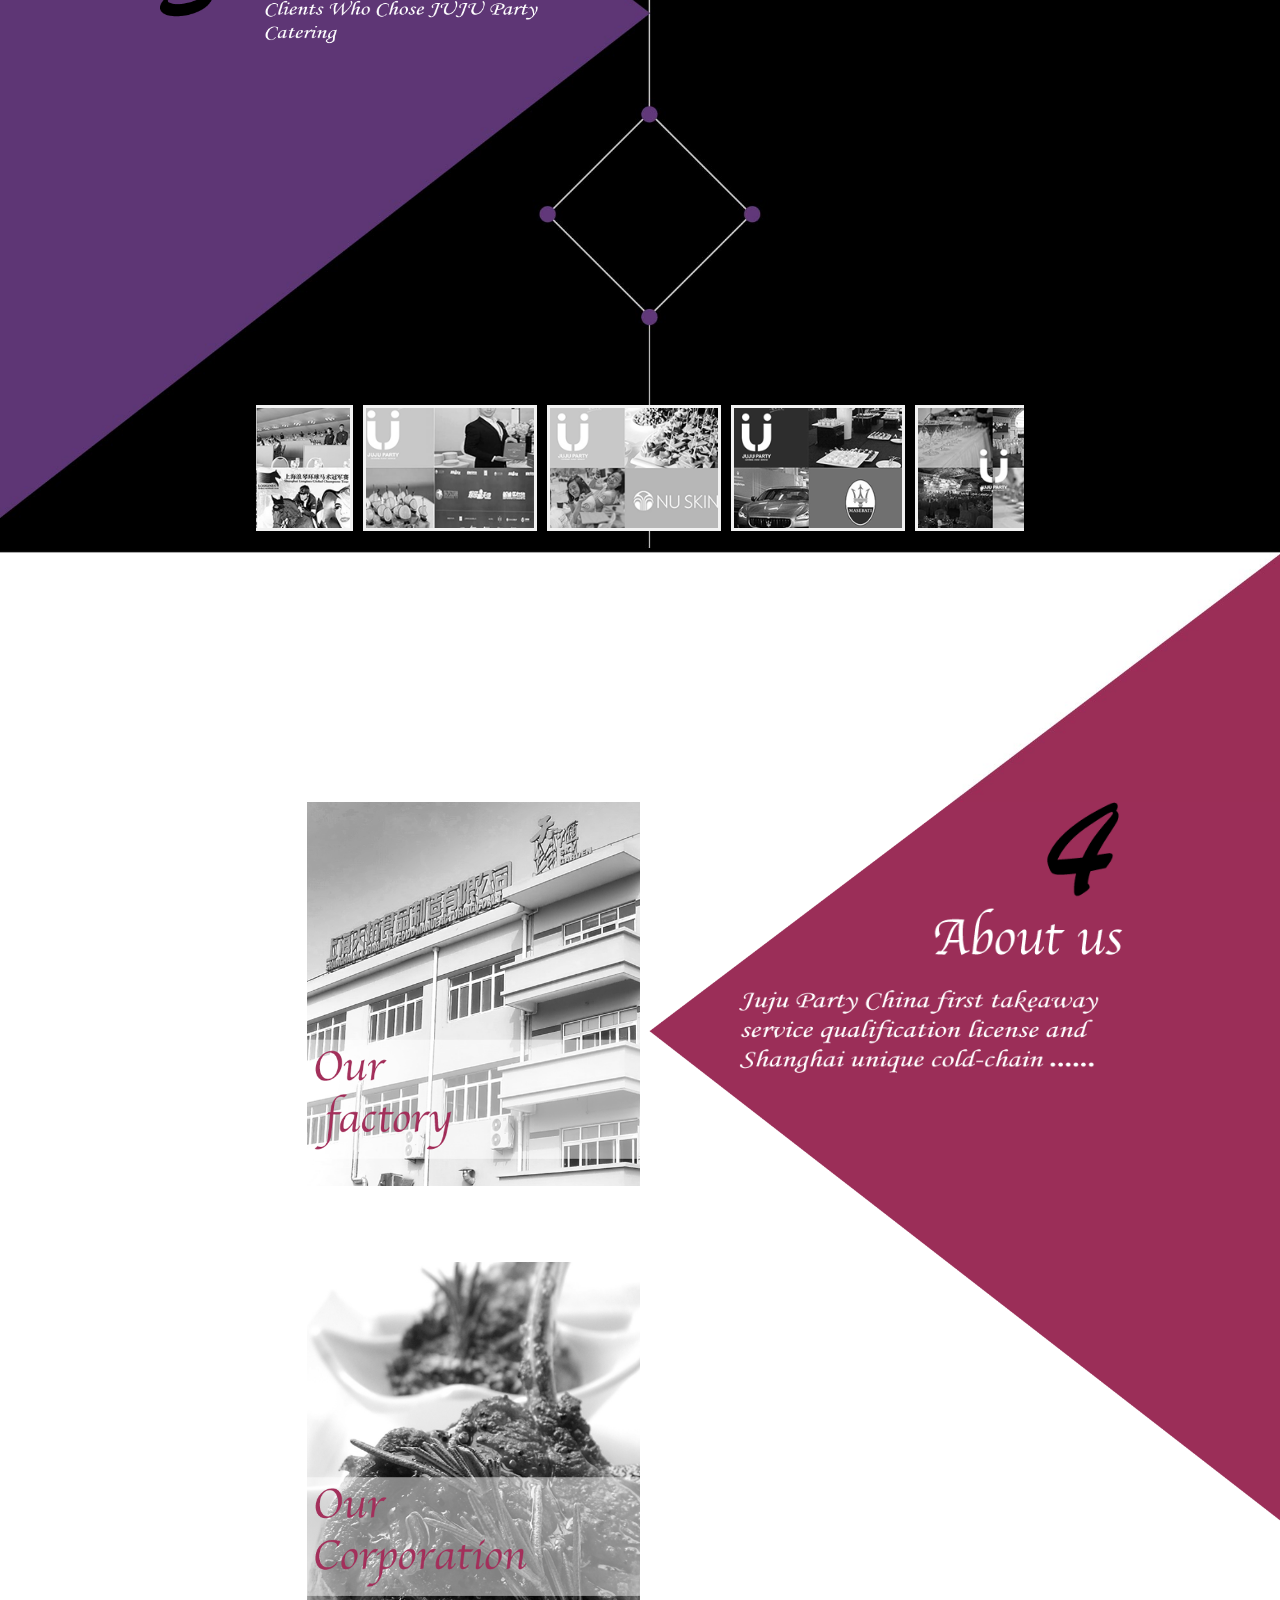
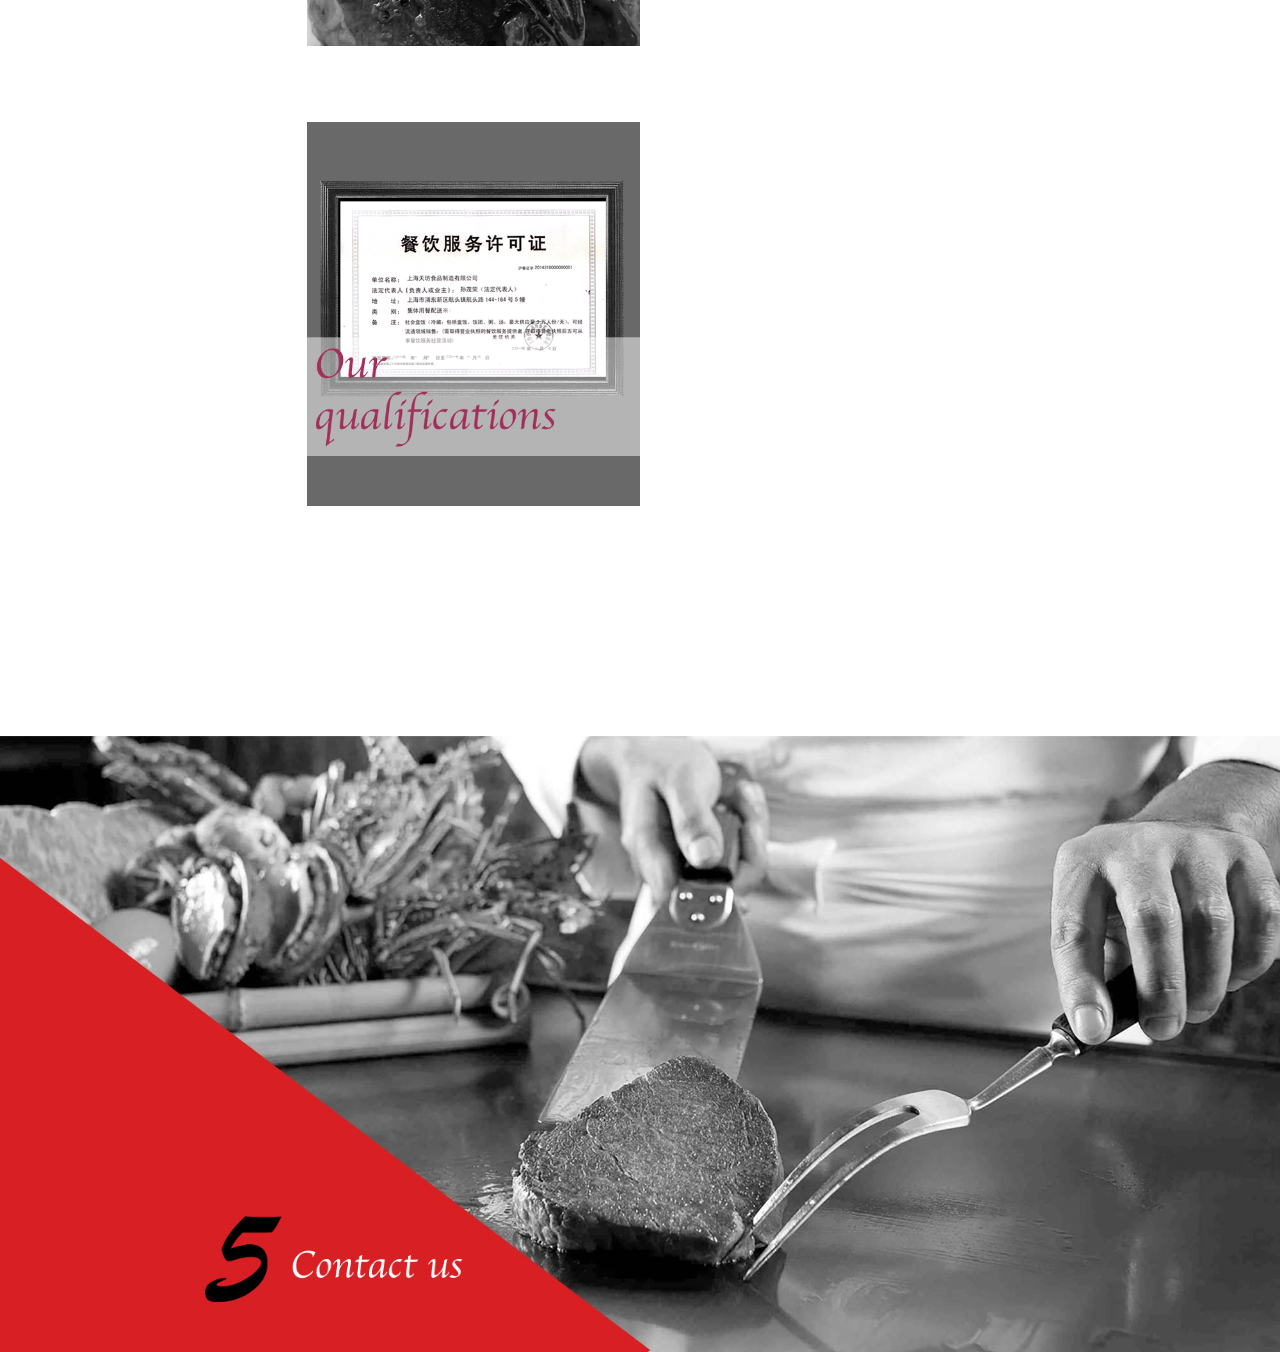
==== commit df58a141: "更新菜单" ====
--- a/html/index.html
+++ b/html/index.html
@@ -42,6 +42,7 @@
 				<span>400 992 8219</span>
 			</div>
 		</div>
+		
 		<div class="bg bg1">
 			<img src="img/indexbg1.jpg" alt="" />
 		</div>
--- a/html/css/index.css
+++ b/html/css/index.css
@@ -49,25 +49,25 @@
 a.ft.ft2 {
 	top: 0;
 	left: 67.5%;
-	width: 20.5%;
+	width: 30%;
 }
 
 a.ft.ft3 {
 	top: 0;
 	left: 12.5%;
-	width: 29%;
+	width: 30%;
 }
 
 a.ft.ft4 {
 	top: 0%;
 	left: 57.7%;
-	width: 31%;
+	width: 30%;
 }
 
 a.ft.ft5 {
-	left: 17.5%;
+	left: 16%;
 	bottom: 8%;
-	width: 18%;
+	width: 22%;
 }
 
 .hd {
@@ -90,9 +90,9 @@
 	float: right;
 	display: inline-block;
 	list-style: none;
-	margin-right: 15%;
+	margin-right: 10%;
 	margin-top: 0;
-	width: 70%;
+	width: 80%;
 }
 
 ul.hd-item li {
@@ -121,9 +121,11 @@
 }
 .home-a.cur {
 	background-image: url(../img/nav18.png);
+	background-size: 180px 60px;
 }
 .home-a:hover {
 	background-image: url(../img/nav18.png);
+	background-size: 180px 60px;
 }
 
 .aboutus-a {
@@ -131,9 +133,11 @@
 }
 .aboutus-a.cur {
 	background-image: url(../img/nav11.png);
+	background-size: 180px 60px;
 }
 .aboutus-a:hover {
 	background-image: url(../img/nav11.png);
+	background-size: 180px 60px;
 }
 
 
@@ -142,9 +146,11 @@
 }
 .qual-a.cur {
 	background-image: url(../img/nav12.png);
+	background-size: 180px 60px;
 }
 .qual-a:hover {
 	background-image: url(../img/nav12.png);
+	background-size: 180px 60px;
 }
 
 
@@ -153,9 +159,11 @@
 }
 .catering-a.cur {
 	background-image: url(../img/nav13.png);
+	background-size: 180px 60px;
 }
 .catering-a:hover {
 	background-image: url(../img/nav13.png);
+	background-size: 180px 60px;
 }
 
 .menu-a {
@@ -163,8 +171,10 @@
 }
 .menu-a.cur {
 	background-image: url(../img/nav14.png);
+	background-size: 180px 60px;
 }
 .menu-a:hover {
+	background-size: 180px 60px;
 	background-image: url(../img/nav14.png);
 }
 
@@ -174,9 +184,11 @@
 }
 .activity-a.cur {
 	background-image: url(../img/nav15.png);
+	background-size: 180px 60px;
 }
 .activity-a:hover {
 	background-image: url(../img/nav15.png);
+	background-size: 180px 60px;
 }
 
 
@@ -184,9 +196,11 @@
 	background-image: url(../img/nav06.png);
 }
 .field-a.cur {
+	background-size: 180px 60px;
 	background-image: url(../img/nav16.png);
 }
 .field-a:hover {
+	background-size: 180px 60px;
 	background-image: url(../img/nav16.png);
 }
 
@@ -195,9 +209,11 @@
 	background-image: url(../img/nav07.png);
 }
 .contanct-a.cur {
+	background-size: 180px 60px;
 	background-image: url(../img/nav17.png);
 }
 .contanct-a:hover {
+	background-size: 180px 60px;
 	background-image: url(../img/nav17.png);
 }
 
